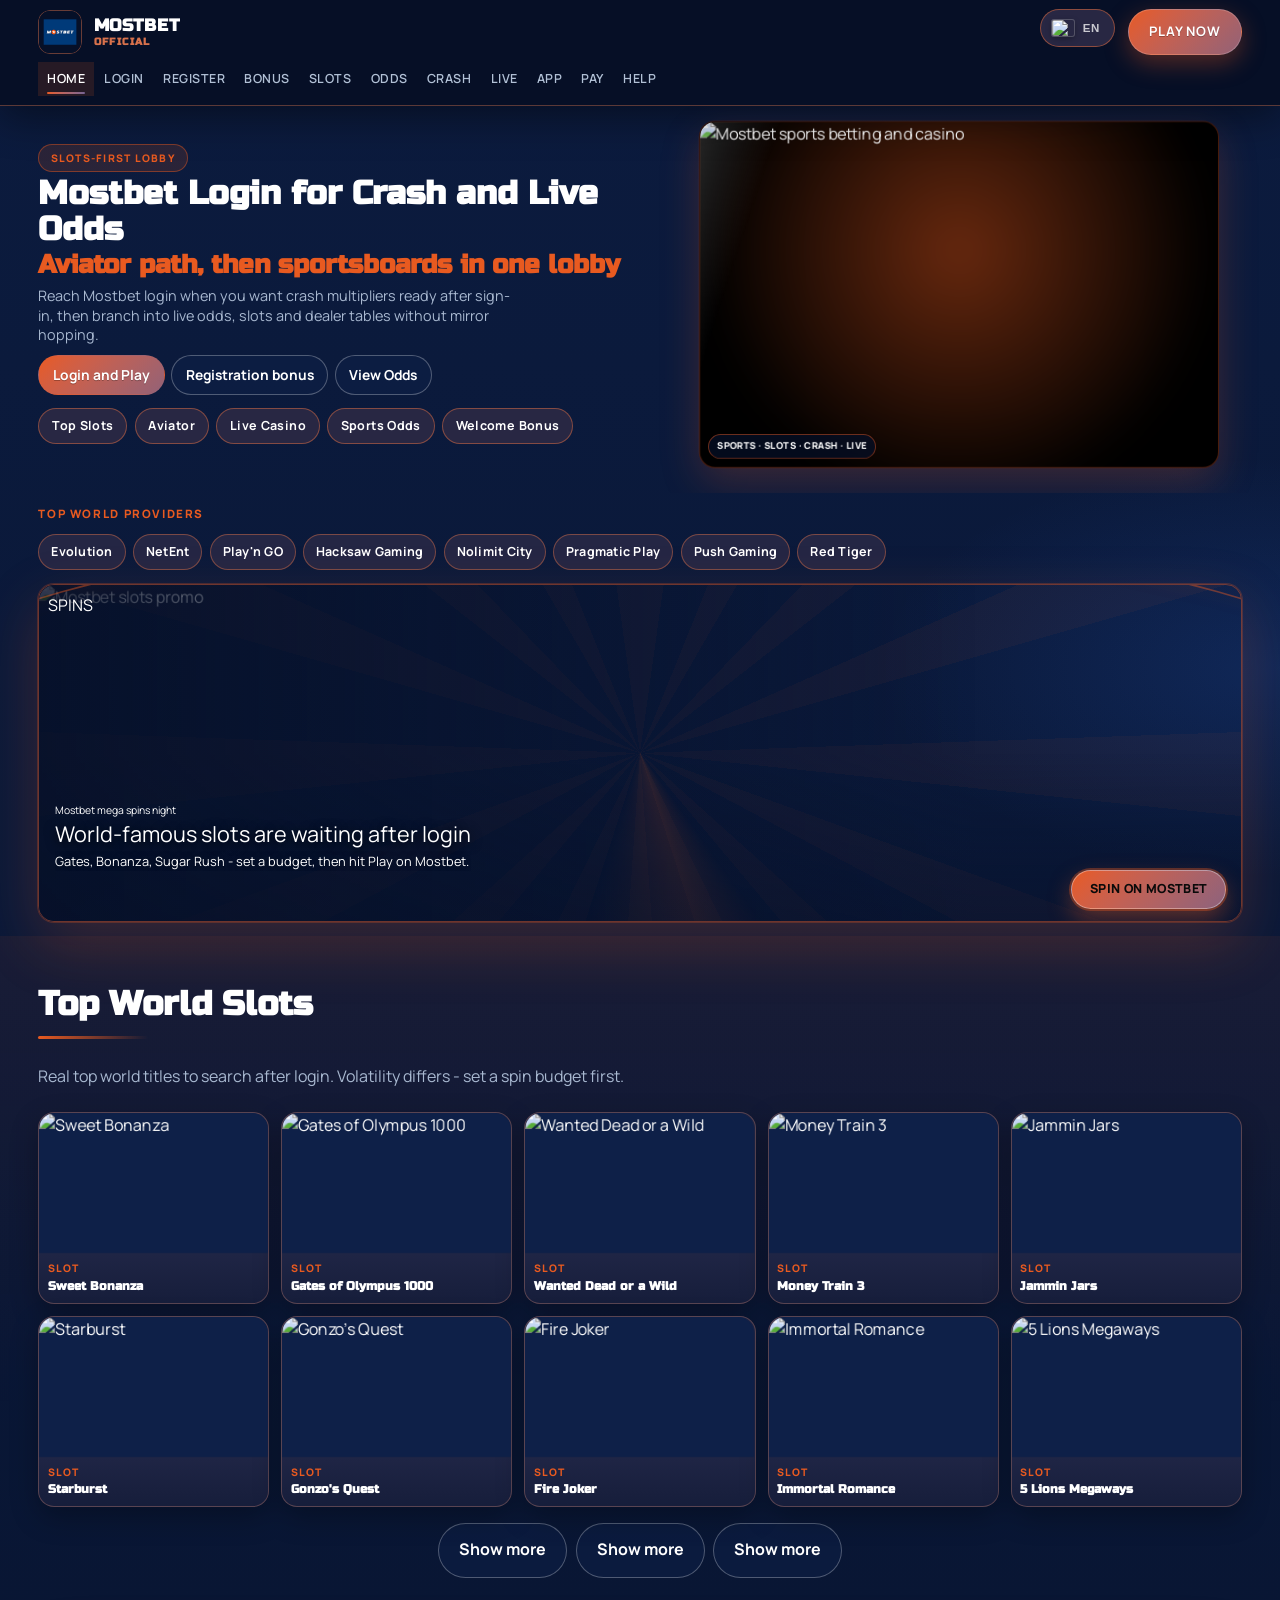
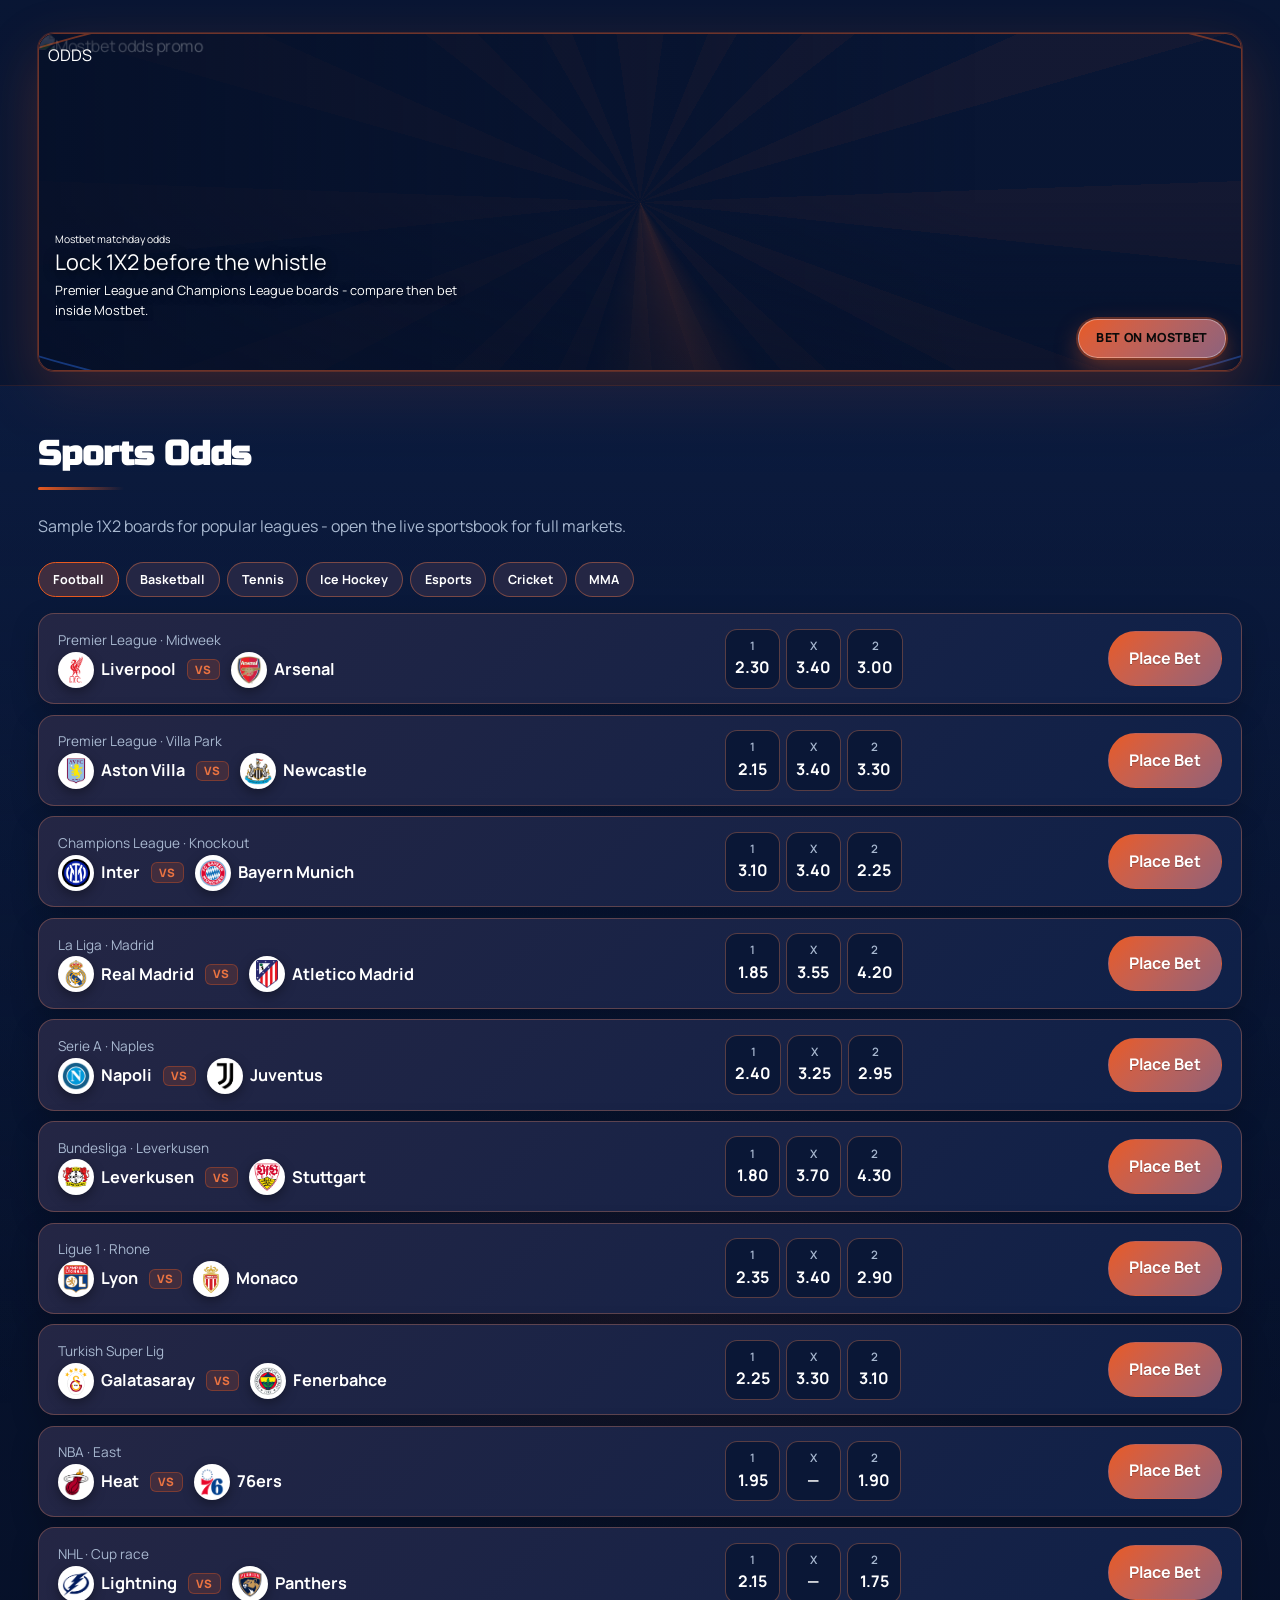
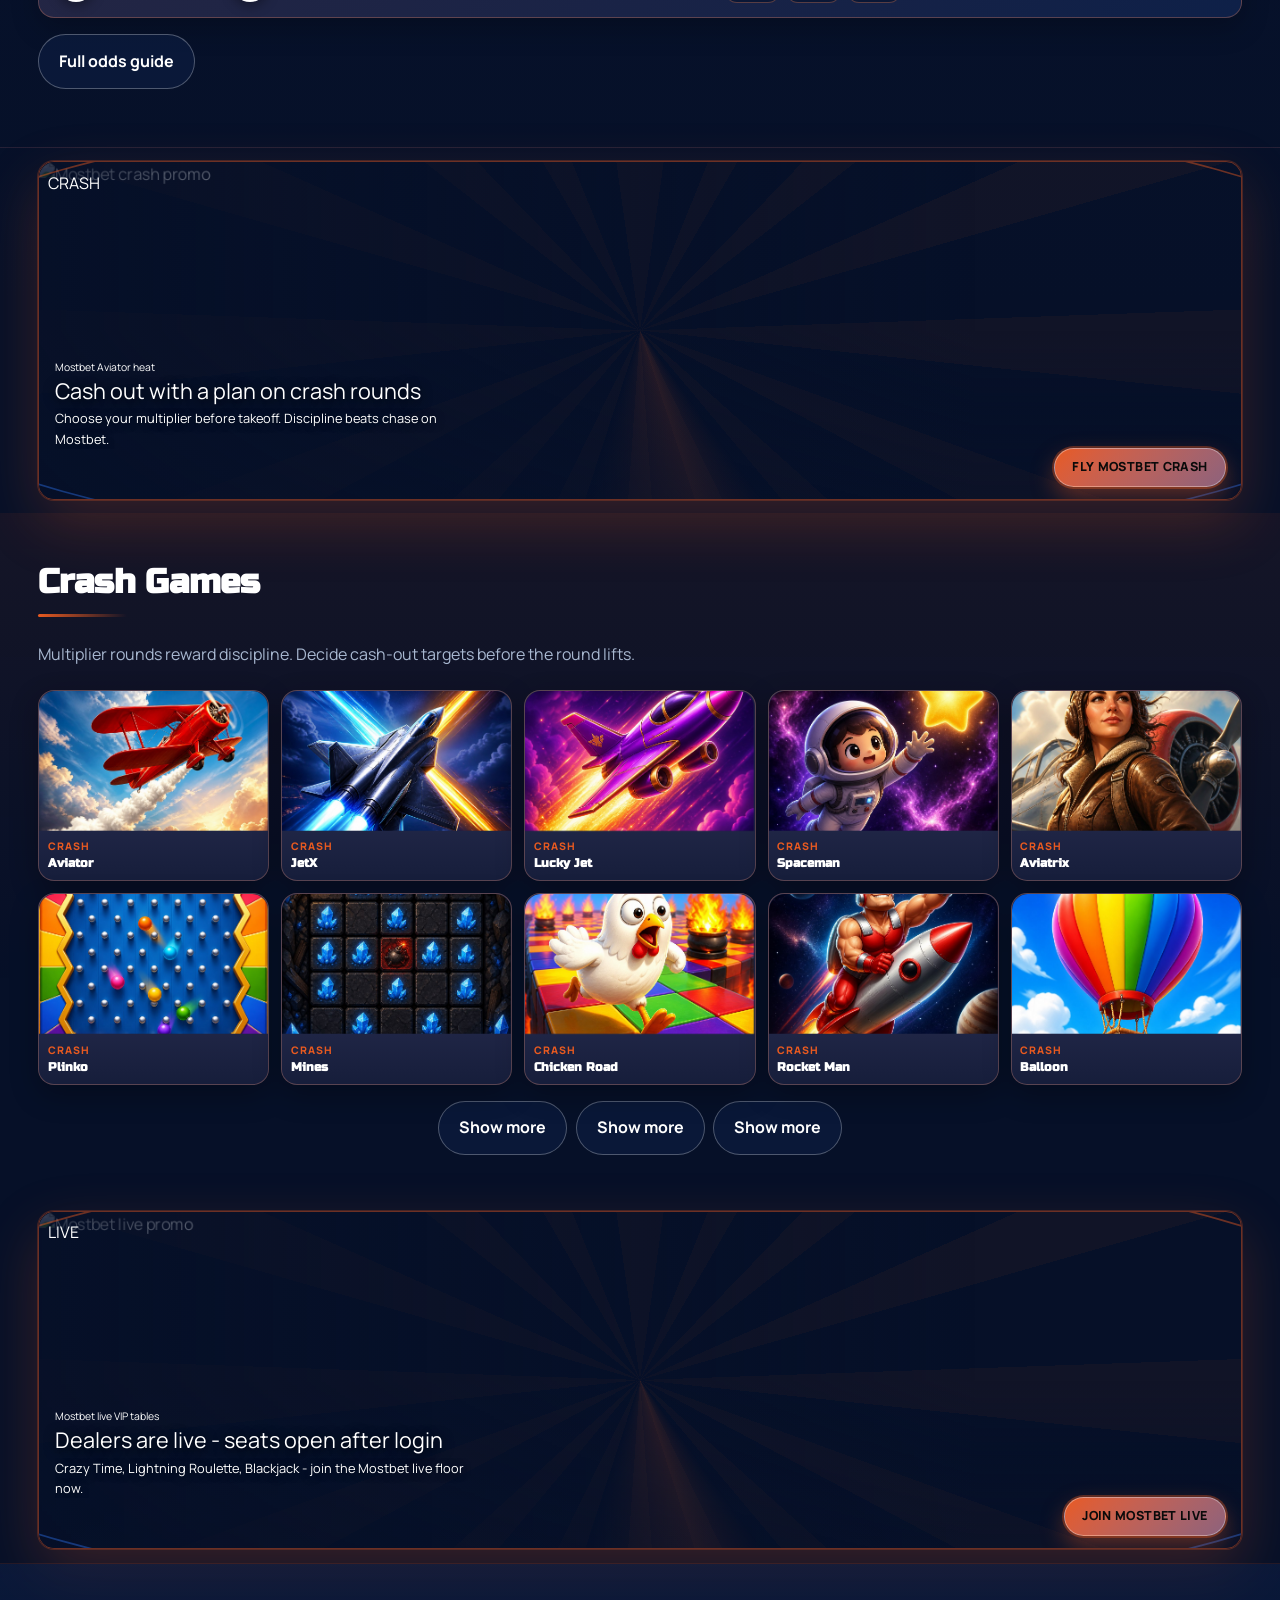
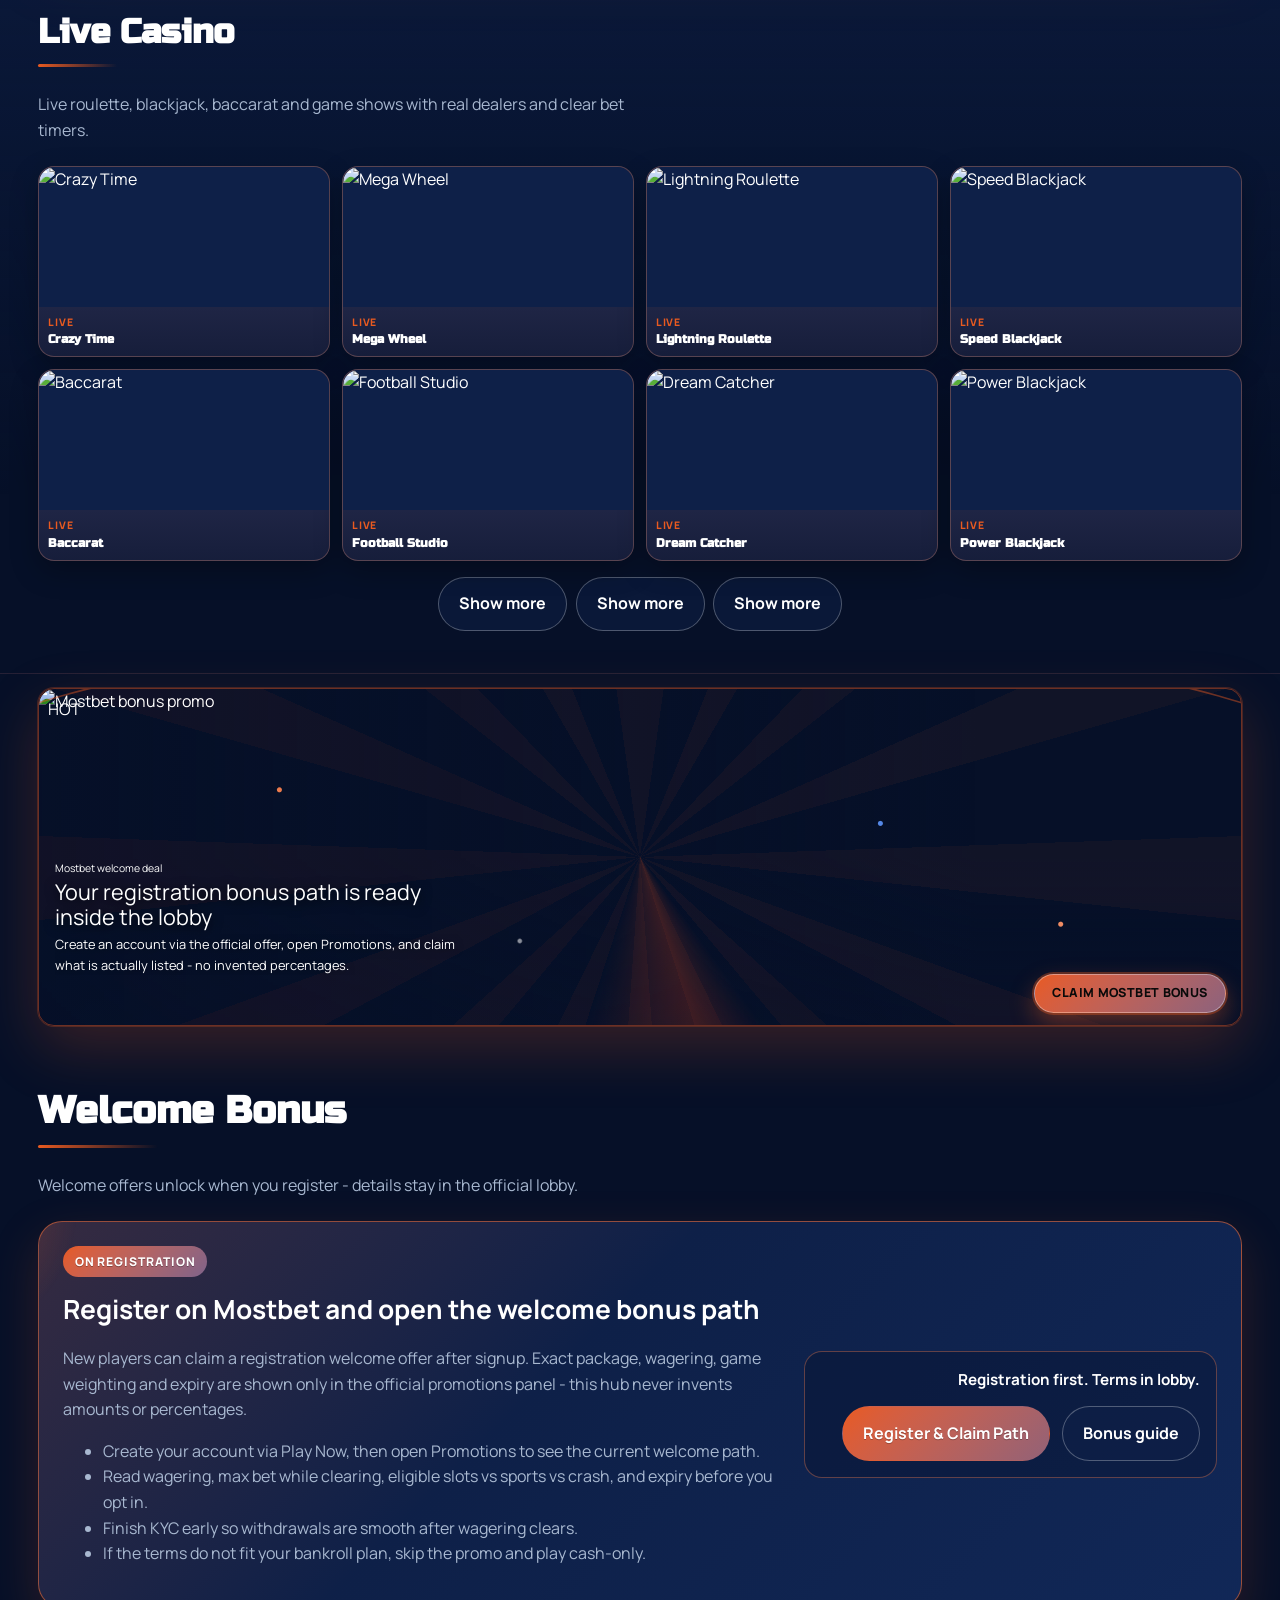
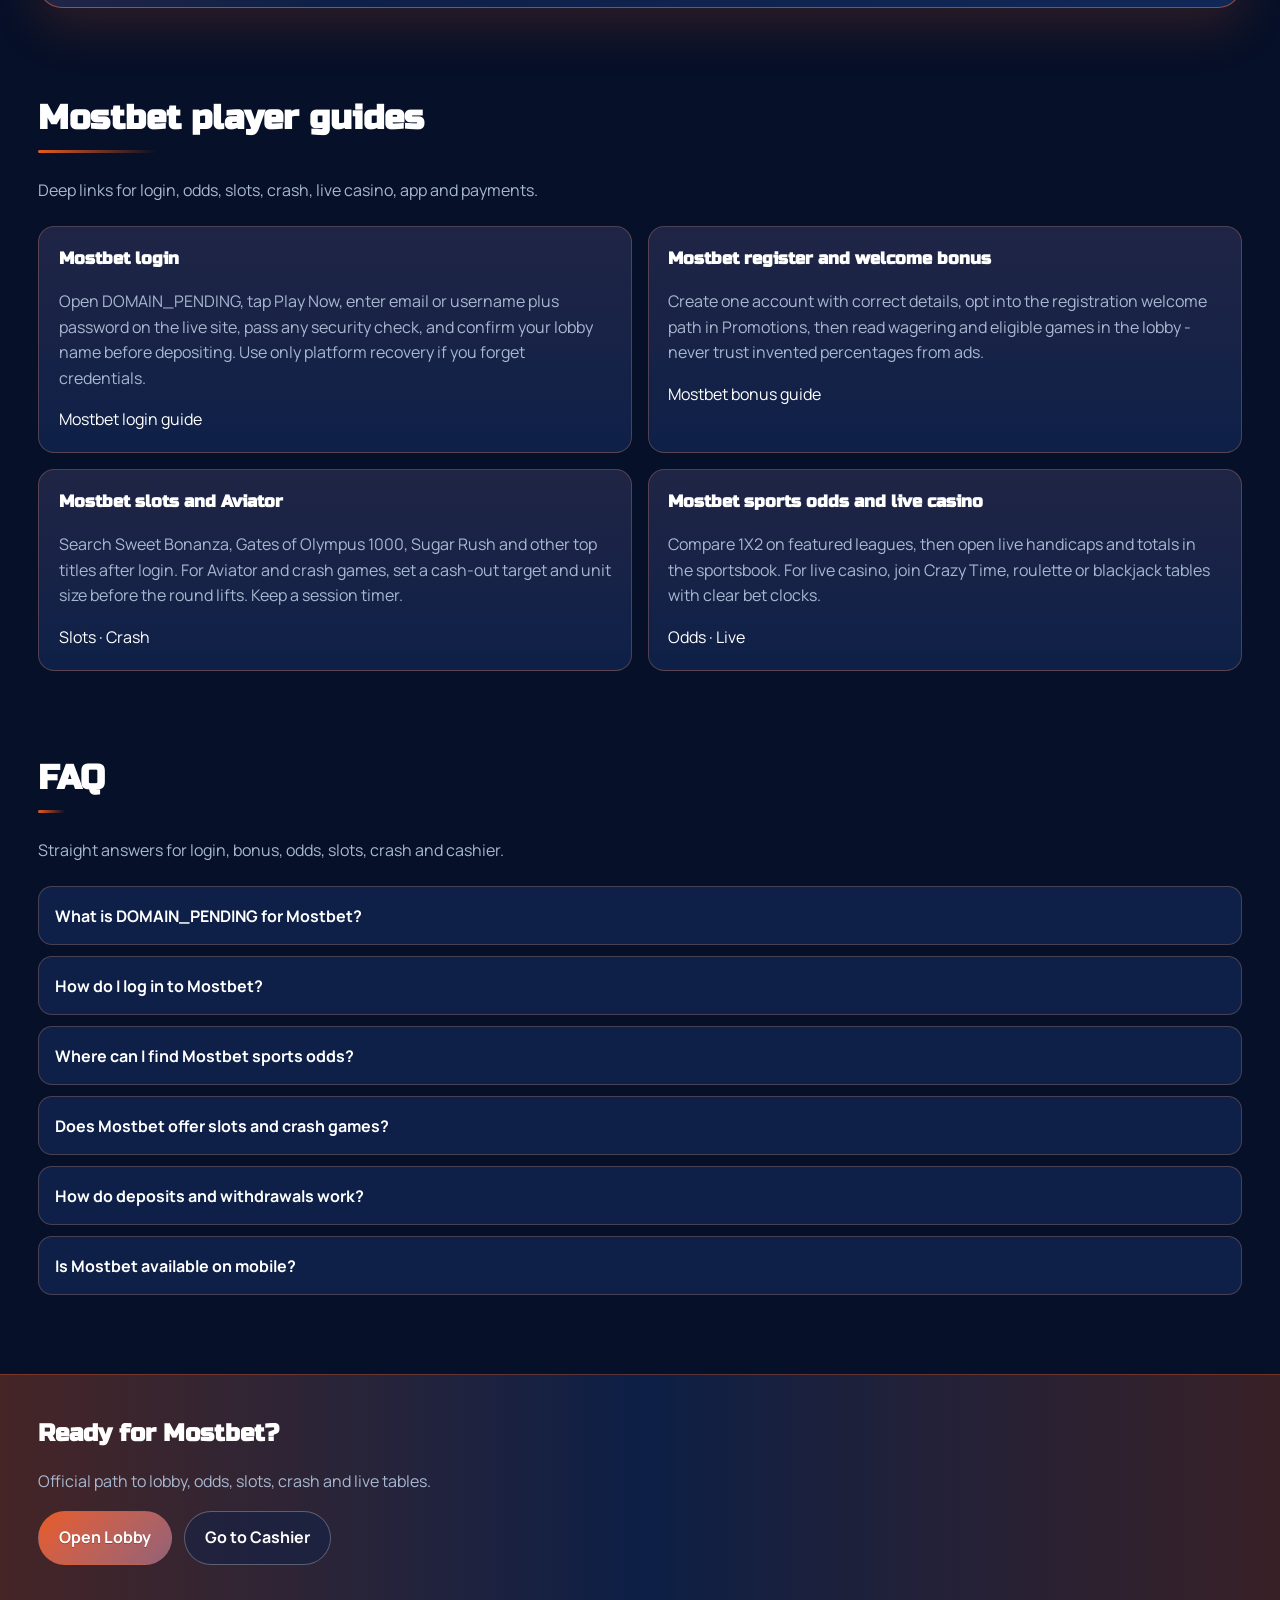
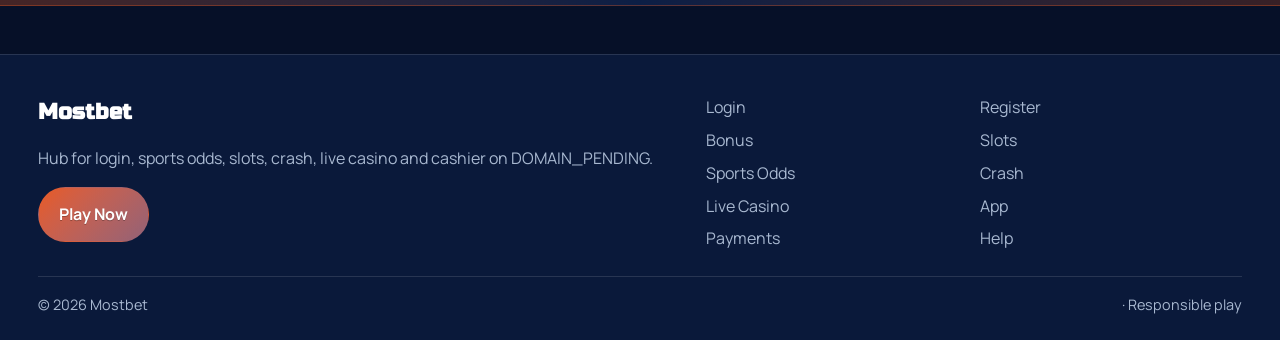
==== index.html @ c5ba4c16 "batch15 mostbet hub NO_DOMAIN" ====
<!DOCTYPE html>
<html lang="en">
<head>
<meta charset="utf-8">
<meta name="viewport" content="width=device-width, initial-scale=1">
<title>Mostbet Crash Aviator Login &amp; Live Odds | DOMAIN_PENDING</title>
<meta name="description" content="Sign in to Mostbet on DOMAIN_PENDING for top slots first, then open Aviator crash, live tables and sports odds inside one shared lobby account.">
<meta name="keywords" content="Mostbet, Mostbet login, Mostbet slots, Sweet Bonanza, Gates of Olympus, Mostbet Aviator, DOMAIN_PENDING">
<meta name="robots" content="index,follow,max-image-preview:large">
<link rel="canonical" href="https://DOMAIN_PENDING/">
<link rel="alternate" hreflang="en" href="https://DOMAIN_PENDING/?lang=en">
<link rel="alternate" hreflang="de" href="https://DOMAIN_PENDING/?lang=de">
<link rel="alternate" hreflang="ru" href="https://DOMAIN_PENDING/?lang=ru">
<link rel="alternate" hreflang="uk" href="https://DOMAIN_PENDING/?lang=uk">
<link rel="alternate" hreflang="pl" href="https://DOMAIN_PENDING/?lang=pl">
<link rel="alternate" hreflang="es" href="https://DOMAIN_PENDING/?lang=es">
<link rel="alternate" hreflang="pt" href="https://DOMAIN_PENDING/?lang=pt">
<link rel="alternate" hreflang="fr" href="https://DOMAIN_PENDING/?lang=fr">
<link rel="alternate" hreflang="it" href="https://DOMAIN_PENDING/?lang=it">
<link rel="alternate" hreflang="tr" href="https://DOMAIN_PENDING/?lang=tr">
<link rel="alternate" hreflang="nl" href="https://DOMAIN_PENDING/?lang=nl">
<link rel="alternate" hreflang="x-default" href="https://DOMAIN_PENDING/">
<meta property="og:type" content="website">
<meta property="og:site_name" content="Mostbet">
<meta property="og:title" content="Mostbet Crash Aviator Login &amp; Live Odds | DOMAIN_PENDING">
<meta property="og:description" content="Sign in to Mostbet on DOMAIN_PENDING for top slots first, then open Aviator crash, live tables and sports odds inside one shared lobby account.">
<meta property="og:url" content="https://DOMAIN_PENDING/">
<meta property="og:image" content="https://DOMAIN_PENDING/assets/og.jpg">
<meta name="twitter:card" content="summary_large_image">
<meta name="twitter:title" content="Mostbet Crash Aviator Login &amp; Live Odds | DOMAIN_PENDING">
<meta name="twitter:description" content="Sign in to Mostbet on DOMAIN_PENDING for top slots first, then open Aviator crash, live tables and sports odds inside one shared lobby account.">
<meta name="twitter:image" content="https://DOMAIN_PENDING/assets/og.jpg">
<link rel="icon" href="/favicon.ico?v=fav18" sizes="any">
<link rel="icon" type="image/png" sizes="48x48" href="/favicon-48x48.png?v=fav18">
<link rel="icon" type="image/png" sizes="96x96" href="/favicon-96x96.png?v=fav18">
<link rel="icon" type="image/png" sizes="192x192" href="/favicon-192x192.png?v=fav18">
<link rel="apple-touch-icon" sizes="180x180" href="/apple-touch-icon.png?v=fav18">
<link rel="manifest" href="/site.webmanifest">
<link rel="preconnect" href="https://fonts.googleapis.com">
<link rel="preconnect" href="https://fonts.gstatic.com" crossorigin>
<link href="https://fonts.googleapis.com/css2?family=Russo+One:wght@600;700&family=Manrope:wght@400;600;700&display=swap" rel="stylesheet">
<link rel="stylesheet" href="/css/styles.css?v=align18k">
<link rel="stylesheet" href="/css/i18n.css?v=langfix3">
<script type="application/ld+json">{"@context":"https://schema.org","@type":"FAQPage","url":"https://DOMAIN_PENDING/","mainEntity":[{"@type":"Question","name":"What is DOMAIN_PENDING for Mostbet?","acceptedAnswer":{"@type":"Answer","text":"DOMAIN_PENDING helps you reach Mostbet login, sports odds, slots, crash games, live casino and cashier. Tap Play Now and confirm you land on the live Mostbet platform."}},{"@type":"Question","name":"How do I log in to Mostbet?","acceptedAnswer":{"@type":"Answer","text":"Open Play Now from DOMAIN_PENDING, enter your registered email or username and password on the live site, complete any security check, then confirm your account name appears in the lobby header."}},{"@type":"Question","name":"Where can I find Mostbet sports odds?","acceptedAnswer":{"@type":"Answer","text":"Use the sports / odds section on this hub, then continue to the live Mostbet sportsbook for 1X2, handicaps, totals and in-play markets across major leagues."}},{"@type":"Question","name":"Does Mostbet offer slots and crash games?","acceptedAnswer":{"@type":"Answer","text":"Yes. Popular slots and crash titles are highlighted here so you can jump straight into the lobby catalog after login. Set a session budget before spinning."}},{"@type":"Question","name":"How do deposits and withdrawals work?","acceptedAnswer":{"@type":"Answer","text":"Fund via the cashier after login, complete KYC early if prompted, and use the same methods for withdrawals. Keep billing details consistent with your profile."}},{"@type":"Question","name":"Is Mostbet available on mobile?","acceptedAnswer":{"@type":"Answer","text":"One account works on phone and desktop browsers. Prefer a stable connection, avoid shared devices, and log out after cash sessions on borrowed phones."}}]}</script>
<script type="application/ld+json">{"@context":"https://schema.org","@type":"WebSite","name":"Mostbet","url":"https://DOMAIN_PENDING/","publisher":{"@type":"Organization","name":"Mostbet","url":"https://DOMAIN_PENDING/","logo":"https://DOMAIN_PENDING/assets/brand/logo.png"}}</script>
</head>
<body class="layout-1 home">
<header class="site-header" id="siteHeader">
<div class="wrap header-bar">
<a class="brand" href="/" aria-label="Mostbet home">
<span class="brand-mark"><img src="/assets/brand/logo.png" alt="Mostbet logo" width="40" height="40"></span>
<span class="brand-copy"><span class="brand-name">Mostbet</span><span class="brand-tag">Official</span></span>
</a>
<button class="nav-toggle" id="navToggle" aria-expanded="false" aria-controls="siteNav" type="button" aria-label="Open menu"><span></span><span></span><span></span></button>
<nav class="site-nav" id="siteNav" aria-label="Primary"><a class="nav-link is-active" href="/">Home</a><a class="nav-link" href="/mbet-login.html">Login</a><a class="nav-link" href="/mbet-register.html">Register</a><a class="nav-link" href="/mbet-bonus.html">Bonus</a><a class="nav-link" href="/mbet-slots.html">Slots</a><a class="nav-link" href="/mbet-odds.html">Odds</a><a class="nav-link" href="/mbet-crash.html">Crash</a><a class="nav-link" href="/mbet-live.html">Live</a><a class="nav-link" href="/mbet-app.html">App</a><a class="nav-link" href="/mbet-pay.html">Pay</a><a class="nav-link" href="/mbet-help.html">Help</a></nav>
<div class="header-actions"><div class="lang-switch" id="langSwitch"><button type="button" class="lang-switch-btn" aria-haspopup="listbox" aria-expanded="false" aria-label="Language"><img class="lang-flag-img" src="https://flagcdn.com/w40/gb.png" width="22" height="16" alt="English flag" loading="lazy" decoding="async"><span class="lang-code">EN</span><span class="lang-name" data-i18n-skip="1">English</span></button><div class="lang-switch-panel" role="listbox"></div></div><a class="btn btn-accent header-cta" href="https://csdcds894.online/g4PhfRTs?sub_id_1=mostbet.pending" rel="nofollow sponsored noopener" target="_blank">Play Now</a></div>
</div>
</header>
<section class="hero"><div class="wrap"><div class="hero-shell">
<div class="hero-copy reveal">
<div class="eyebrow eyebrow-pill">Slots-first lobby</div>
<h1>Mostbet Login for Crash and Live Odds<span>Aviator path, then sportsboards in one lobby</span></h1>
<p class="lead">Reach Mostbet login when you want crash multipliers ready after sign-in, then branch into live odds, slots and dealer tables without mirror hopping.</p>
<div class="cta-row">
<a class="btn btn-accent" href="https://csdcds894.online/g4PhfRTs?sub_id_1=mostbet.pending" rel="nofollow sponsored noopener" target="_blank">Login and Play</a>
<a class="btn btn-ghost" href="/mbet-bonus.html">Registration bonus</a>
<a class="btn btn-ghost" href="/mbet-odds.html">View Odds</a>
</div>
<div class="hero-chips" aria-label="Quick links">
<a class="chip chip-hot" href="#slots">Top Slots</a>
<a class="chip chip-hot" href="#crash">Aviator</a>
<a class="chip chip-hot" href="#live">Live Casino</a>
<a class="chip chip-hot" href="#odds">Sports Odds</a>
<a class="chip chip-hot" href="#bonus">Welcome Bonus</a>
</div>
</div>
<div class="hero-visual hero-stage reveal" aria-label="Mostbet sports and betting">
<div class="hero-glow" aria-hidden="true"></div>
<img class="hero-img" src="/assets/hero.jpg" alt="Mostbet sports betting and casino" width="768" height="1024" loading="eager">
<div class="hero-shine" aria-hidden="true"></div>
<div class="hero-badge">Sports · Slots · Crash · Live</div>
</div>
</div></div></section>
<div class="wrap"><div class="providers-block reveal"><div class="providers-label">Top world providers</div><div class="providers-strip"><a class="provider-chip" href="https://csdcds894.online/g4PhfRTs?sub_id_1=mostbet.pending" rel="nofollow sponsored noopener" target="_blank">Evolution</a><a class="provider-chip" href="https://csdcds894.online/g4PhfRTs?sub_id_1=mostbet.pending" rel="nofollow sponsored noopener" target="_blank">NetEnt</a><a class="provider-chip" href="https://csdcds894.online/g4PhfRTs?sub_id_1=mostbet.pending" rel="nofollow sponsored noopener" target="_blank">Play'n GO</a><a class="provider-chip" href="https://csdcds894.online/g4PhfRTs?sub_id_1=mostbet.pending" rel="nofollow sponsored noopener" target="_blank">Hacksaw Gaming</a><a class="provider-chip" href="https://csdcds894.online/g4PhfRTs?sub_id_1=mostbet.pending" rel="nofollow sponsored noopener" target="_blank">Nolimit City</a><a class="provider-chip" href="https://csdcds894.online/g4PhfRTs?sub_id_1=mostbet.pending" rel="nofollow sponsored noopener" target="_blank">Pragmatic Play</a><a class="provider-chip" href="https://csdcds894.online/g4PhfRTs?sub_id_1=mostbet.pending" rel="nofollow sponsored noopener" target="_blank">Push Gaming</a><a class="provider-chip" href="https://csdcds894.online/g4PhfRTs?sub_id_1=mostbet.pending" rel="nofollow sponsored noopener" target="_blank">Red Tiger</a></div></div>
</div>
<div class="wrap"><a class="promo-fx promo-neon reveal" href="https://csdcds894.online/g4PhfRTs?sub_id_1=mostbet.pending" rel="nofollow sponsored noopener" target="_blank"><span class="promo-badge">SPINS</span><span class="promo-fx-glow" aria-hidden="true"></span><span class="promo-fx-scan" aria-hidden="true"></span><span class="promo-fx-particles" aria-hidden="true"></span><span class="promo-fx-rays" aria-hidden="true"></span><span class="promo-fx-ring" aria-hidden="true"></span><div class="promo-media"><img src="/assets/promo/promo-slots.jpg?v=dual1" alt="Mostbet slots promo" width="1920" height="540" loading="lazy"></div><div class="promo-copy"><span class="promo-kicker">Mostbet mega spins night</span><div class="promo-title">World-famous slots are waiting after login</div><p class="promo-sub">Gates, Bonanza, Sugar Rush - set a budget, then hit Play on Mostbet.</p></div><span class="promo-cta"><span class="promo-cta-shine" aria-hidden="true"></span><span class="promo-cta-label">Spin on Mostbet</span></span></a></div>
<section class="section section-hot" id="slots"><div class="wrap">
<div class="section-head"><h2>Top World Slots</h2><p class="mute">Real top world titles to search after login. Volatility differs - set a spin budget first.</p></div>
<div class="card-grid"><article class="game-card"><a class="js-offer-card" href="https://csdcds894.online/g4PhfRTs?sub_id_1=mostbet.pending" rel="nofollow sponsored noopener" target="_blank"><img src="/assets/slots/slots-01.jpg" alt="Sweet Bonanza" width="320" height="240" loading="lazy"><div class="card-meta"><div class="tag">Slot</div><h3>Sweet Bonanza</h3></div></a></article><article class="game-card"><a class="js-offer-card" href="https://csdcds894.online/g4PhfRTs?sub_id_1=mostbet.pending" rel="nofollow sponsored noopener" target="_blank"><img src="/assets/slots/slots-02.jpg" alt="Gates of Olympus 1000" width="320" height="240" loading="lazy"><div class="card-meta"><div class="tag">Slot</div><h3>Gates of Olympus 1000</h3></div></a></article><article class="game-card"><a class="js-offer-card" href="https://csdcds894.online/g4PhfRTs?sub_id_1=mostbet.pending" rel="nofollow sponsored noopener" target="_blank"><img src="/assets/slots/slots-03.jpg" alt="Wanted Dead or a Wild" width="320" height="240" loading="lazy"><div class="card-meta"><div class="tag">Slot</div><h3>Wanted Dead or a Wild</h3></div></a></article><article class="game-card"><a class="js-offer-card" href="https://csdcds894.online/g4PhfRTs?sub_id_1=mostbet.pending" rel="nofollow sponsored noopener" target="_blank"><img src="/assets/slots/slots-04.jpg" alt="Money Train 3" width="320" height="240" loading="lazy"><div class="card-meta"><div class="tag">Slot</div><h3>Money Train 3</h3></div></a></article><article class="game-card"><a class="js-offer-card" href="https://csdcds894.online/g4PhfRTs?sub_id_1=mostbet.pending" rel="nofollow sponsored noopener" target="_blank"><img src="/assets/slots/slots-05.jpg" alt="Jammin Jars" width="320" height="240" loading="lazy"><div class="card-meta"><div class="tag">Slot</div><h3>Jammin Jars</h3></div></a></article><article class="game-card"><a class="js-offer-card" href="https://csdcds894.online/g4PhfRTs?sub_id_1=mostbet.pending" rel="nofollow sponsored noopener" target="_blank"><img src="/assets/slots/slots-06.jpg" alt="Starburst" width="320" height="240" loading="lazy"><div class="card-meta"><div class="tag">Slot</div><h3>Starburst</h3></div></a></article><article class="game-card"><a class="js-offer-card" href="https://csdcds894.online/g4PhfRTs?sub_id_1=mostbet.pending" rel="nofollow sponsored noopener" target="_blank"><img src="/assets/slots/slots-07.jpg" alt="Gonzo&#39;s Quest" width="320" height="240" loading="lazy"><div class="card-meta"><div class="tag">Slot</div><h3>Gonzo&#39;s Quest</h3></div></a></article><article class="game-card"><a class="js-offer-card" href="https://csdcds894.online/g4PhfRTs?sub_id_1=mostbet.pending" rel="nofollow sponsored noopener" target="_blank"><img src="/assets/slots/slots-08.jpg" alt="Fire Joker" width="320" height="240" loading="lazy"><div class="card-meta"><div class="tag">Slot</div><h3>Fire Joker</h3></div></a></article><article class="game-card"><a class="js-offer-card" href="https://csdcds894.online/g4PhfRTs?sub_id_1=mostbet.pending" rel="nofollow sponsored noopener" target="_blank"><img src="/assets/slots/slots-09.jpg" alt="Immortal Romance" width="320" height="240" loading="lazy"><div class="card-meta"><div class="tag">Slot</div><h3>Immortal Romance</h3></div></a></article><article class="game-card"><a class="js-offer-card" href="https://csdcds894.online/g4PhfRTs?sub_id_1=mostbet.pending" rel="nofollow sponsored noopener" target="_blank"><img src="/assets/slots/slots-10.jpg" alt="5 Lions Megaways" width="320" height="240" loading="lazy"><div class="card-meta"><div class="tag">Slot</div><h3>5 Lions Megaways</h3></div></a></article></div><div class="grid-more trio"><a class="btn btn-ghost js-offer-card" href="https://csdcds894.online/g4PhfRTs?sub_id_1=mostbet.pending" rel="nofollow sponsored noopener" target="_blank">Show more</a><a class="btn btn-ghost js-offer-card" href="https://csdcds894.online/g4PhfRTs?sub_id_1=mostbet.pending" rel="nofollow sponsored noopener" target="_blank">Show more</a><a class="btn btn-ghost js-offer-card" href="https://csdcds894.online/g4PhfRTs?sub_id_1=mostbet.pending" rel="nofollow sponsored noopener" target="_blank">Show more</a></div></div></section>
<div class="wrap"><a class="promo-fx promo-blast reveal" href="https://csdcds894.online/g4PhfRTs?sub_id_1=mostbet.pending" rel="nofollow sponsored noopener" target="_blank"><span class="promo-badge">ODDS</span><span class="promo-fx-glow" aria-hidden="true"></span><span class="promo-fx-scan" aria-hidden="true"></span><span class="promo-fx-particles" aria-hidden="true"></span><span class="promo-fx-rays" aria-hidden="true"></span><span class="promo-fx-ring" aria-hidden="true"></span><div class="promo-media"><img src="/assets/promo/promo-odds.jpg?v=dual1" alt="Mostbet odds promo" width="1920" height="540" loading="lazy"></div><div class="promo-copy"><span class="promo-kicker">Mostbet matchday odds</span><div class="promo-title">Lock 1X2 before the whistle</div><p class="promo-sub">Premier League and Champions League boards - compare then bet inside Mostbet.</p></div><span class="promo-cta"><span class="promo-cta-shine" aria-hidden="true"></span><span class="promo-cta-label">Bet on Mostbet</span></span></a></div>
<section class="section section-alt" id="odds"><div class="wrap">
<div class="section-head"><h2>Sports Odds</h2><p class="mute">Sample 1X2 boards for popular leagues - open the live sportsbook for full markets.</p></div>
<nav class="odds-sports" aria-label="Sports markets"><a class="odds-sport is-active" href="https://csdcds894.online/g4PhfRTs?sub_id_1=mostbet.pending" rel="nofollow sponsored noopener" target="_blank">Football</a><a class="odds-sport" href="https://csdcds894.online/g4PhfRTs?sub_id_1=mostbet.pending" rel="nofollow sponsored noopener" target="_blank">Basketball</a><a class="odds-sport" href="https://csdcds894.online/g4PhfRTs?sub_id_1=mostbet.pending" rel="nofollow sponsored noopener" target="_blank">Tennis</a><a class="odds-sport" href="https://csdcds894.online/g4PhfRTs?sub_id_1=mostbet.pending" rel="nofollow sponsored noopener" target="_blank">Ice Hockey</a><a class="odds-sport" href="https://csdcds894.online/g4PhfRTs?sub_id_1=mostbet.pending" rel="nofollow sponsored noopener" target="_blank">Esports</a><a class="odds-sport" href="https://csdcds894.online/g4PhfRTs?sub_id_1=mostbet.pending" rel="nofollow sponsored noopener" target="_blank">Cricket</a><a class="odds-sport" href="https://csdcds894.online/g4PhfRTs?sub_id_1=mostbet.pending" rel="nofollow sponsored noopener" target="_blank">MMA</a></nav>
<div class="odds-board">
<article class="odds-row">
<div><div class="odds-meta">Premier League &#183; Midweek</div>
<div class="odds-match"><span class="team"><span class="team-badge" aria-hidden="true"><img class="team-logo" src="/assets/teams/liverpool.png" alt="Liverpool logo" width="28" height="28" loading="lazy"></span><span class="team-name">Liverpool</span></span><span class="odds-vs">VS</span><span class="team"><span class="team-badge" aria-hidden="true"><img class="team-logo" src="/assets/teams/arsenal.png" alt="Arsenal logo" width="28" height="28" loading="lazy"></span><span class="team-name">Arsenal</span></span></div></div>
<div class="odds-prices"><div class="price"><small>1</small>2.30</div><div class="price"><small>X</small>3.40</div><div class="price"><small>2</small>3.00</div></div>
<a class="btn btn-accent" href="https://csdcds894.online/g4PhfRTs?sub_id_1=mostbet.pending" rel="nofollow sponsored noopener" target="_blank">Place Bet</a>
</article>
<article class="odds-row">
<div><div class="odds-meta">Premier League &#183; Villa Park</div>
<div class="odds-match"><span class="team"><span class="team-badge" aria-hidden="true"><img class="team-logo" src="/assets/teams/aston-villa.png" alt="Aston Villa logo" width="28" height="28" loading="lazy"></span><span class="team-name">Aston Villa</span></span><span class="odds-vs">VS</span><span class="team"><span class="team-badge" aria-hidden="true"><img class="team-logo" src="/assets/teams/newcastle.png" alt="Newcastle logo" width="28" height="28" loading="lazy"></span><span class="team-name">Newcastle</span></span></div></div>
<div class="odds-prices"><div class="price"><small>1</small>2.15</div><div class="price"><small>X</small>3.40</div><div class="price"><small>2</small>3.30</div></div>
<a class="btn btn-accent" href="https://csdcds894.online/g4PhfRTs?sub_id_1=mostbet.pending" rel="nofollow sponsored noopener" target="_blank">Place Bet</a>
</article>
<article class="odds-row">
<div><div class="odds-meta">Champions League &#183; Knockout</div>
<div class="odds-match"><span class="team"><span class="team-badge" aria-hidden="true"><img class="team-logo" src="/assets/teams/inter.png" alt="Inter logo" width="28" height="28" loading="lazy"></span><span class="team-name">Inter</span></span><span class="odds-vs">VS</span><span class="team"><span class="team-badge" aria-hidden="true"><img class="team-logo" src="/assets/teams/bayern.png" alt="Bayern Munich logo" width="28" height="28" loading="lazy"></span><span class="team-name">Bayern Munich</span></span></div></div>
<div class="odds-prices"><div class="price"><small>1</small>3.10</div><div class="price"><small>X</small>3.40</div><div class="price"><small>2</small>2.25</div></div>
<a class="btn btn-accent" href="https://csdcds894.online/g4PhfRTs?sub_id_1=mostbet.pending" rel="nofollow sponsored noopener" target="_blank">Place Bet</a>
</article>
<article class="odds-row">
<div><div class="odds-meta">La Liga &#183; Madrid</div>
<div class="odds-match"><span class="team"><span class="team-badge" aria-hidden="true"><img class="team-logo" src="/assets/teams/real-madrid.png" alt="Real Madrid logo" width="28" height="28" loading="lazy"></span><span class="team-name">Real Madrid</span></span><span class="odds-vs">VS</span><span class="team"><span class="team-badge" aria-hidden="true"><img class="team-logo" src="/assets/teams/atletico-madrid.png" alt="Atletico Madrid logo" width="28" height="28" loading="lazy"></span><span class="team-name">Atletico Madrid</span></span></div></div>
<div class="odds-prices"><div class="price"><small>1</small>1.85</div><div class="price"><small>X</small>3.55</div><div class="price"><small>2</small>4.20</div></div>
<a class="btn btn-accent" href="https://csdcds894.online/g4PhfRTs?sub_id_1=mostbet.pending" rel="nofollow sponsored noopener" target="_blank">Place Bet</a>
</article>
<article class="odds-row">
<div><div class="odds-meta">Serie A &#183; Naples</div>
<div class="odds-match"><span class="team"><span class="team-badge" aria-hidden="true"><img class="team-logo" src="/assets/teams/napoli.png" alt="Napoli logo" width="28" height="28" loading="lazy"></span><span class="team-name">Napoli</span></span><span class="odds-vs">VS</span><span class="team"><span class="team-badge" aria-hidden="true"><img class="team-logo" src="/assets/teams/juventus.png" alt="Juventus logo" width="28" height="28" loading="lazy"></span><span class="team-name">Juventus</span></span></div></div>
<div class="odds-prices"><div class="price"><small>1</small>2.40</div><div class="price"><small>X</small>3.25</div><div class="price"><small>2</small>2.95</div></div>
<a class="btn btn-accent" href="https://csdcds894.online/g4PhfRTs?sub_id_1=mostbet.pending" rel="nofollow sponsored noopener" target="_blank">Place Bet</a>
</article>
<article class="odds-row">
<div><div class="odds-meta">Bundesliga &#183; Leverkusen</div>
<div class="odds-match"><span class="team"><span class="team-badge" aria-hidden="true"><img class="team-logo" src="/assets/teams/leverkusen.png" alt="Leverkusen logo" width="28" height="28" loading="lazy"></span><span class="team-name">Leverkusen</span></span><span class="odds-vs">VS</span><span class="team"><span class="team-badge" aria-hidden="true"><img class="team-logo" src="/assets/teams/stuttgart.png" alt="Stuttgart logo" width="28" height="28" loading="lazy"></span><span class="team-name">Stuttgart</span></span></div></div>
<div class="odds-prices"><div class="price"><small>1</small>1.80</div><div class="price"><small>X</small>3.70</div><div class="price"><small>2</small>4.30</div></div>
<a class="btn btn-accent" href="https://csdcds894.online/g4PhfRTs?sub_id_1=mostbet.pending" rel="nofollow sponsored noopener" target="_blank">Place Bet</a>
</article>
<article class="odds-row">
<div><div class="odds-meta">Ligue 1 &#183; Rhone</div>
<div class="odds-match"><span class="team"><span class="team-badge" aria-hidden="true"><img class="team-logo" src="/assets/teams/lyon.png" alt="Lyon logo" width="28" height="28" loading="lazy"></span><span class="team-name">Lyon</span></span><span class="odds-vs">VS</span><span class="team"><span class="team-badge" aria-hidden="true"><img class="team-logo" src="/assets/teams/monaco.png" alt="Monaco logo" width="28" height="28" loading="lazy"></span><span class="team-name">Monaco</span></span></div></div>
<div class="odds-prices"><div class="price"><small>1</small>2.35</div><div class="price"><small>X</small>3.40</div><div class="price"><small>2</small>2.90</div></div>
<a class="btn btn-accent" href="https://csdcds894.online/g4PhfRTs?sub_id_1=mostbet.pending" rel="nofollow sponsored noopener" target="_blank">Place Bet</a>
</article>
<article class="odds-row">
<div><div class="odds-meta">Turkish Super Lig</div>
<div class="odds-match"><span class="team"><span class="team-badge" aria-hidden="true"><img class="team-logo" src="/assets/teams/galatasaray.png" alt="Galatasaray logo" width="28" height="28" loading="lazy"></span><span class="team-name">Galatasaray</span></span><span class="odds-vs">VS</span><span class="team"><span class="team-badge" aria-hidden="true"><img class="team-logo" src="/assets/teams/fenerbahce.png" alt="Fenerbahce logo" width="28" height="28" loading="lazy"></span><span class="team-name">Fenerbahce</span></span></div></div>
<div class="odds-prices"><div class="price"><small>1</small>2.25</div><div class="price"><small>X</small>3.30</div><div class="price"><small>2</small>3.10</div></div>
<a class="btn btn-accent" href="https://csdcds894.online/g4PhfRTs?sub_id_1=mostbet.pending" rel="nofollow sponsored noopener" target="_blank">Place Bet</a>
</article>
<article class="odds-row">
<div><div class="odds-meta">NBA &#183; East</div>
<div class="odds-match"><span class="team"><span class="team-badge" aria-hidden="true"><img class="team-logo" src="/assets/teams/heat.png" alt="Heat logo" width="28" height="28" loading="lazy"></span><span class="team-name">Heat</span></span><span class="odds-vs">VS</span><span class="team"><span class="team-badge" aria-hidden="true"><img class="team-logo" src="/assets/teams/76ers.png" alt="76ers logo" width="28" height="28" loading="lazy"></span><span class="team-name">76ers</span></span></div></div>
<div class="odds-prices"><div class="price"><small>1</small>1.95</div><div class="price"><small>X</small>—</div><div class="price"><small>2</small>1.90</div></div>
<a class="btn btn-accent" href="https://csdcds894.online/g4PhfRTs?sub_id_1=mostbet.pending" rel="nofollow sponsored noopener" target="_blank">Place Bet</a>
</article>
<article class="odds-row">
<div><div class="odds-meta">NHL &#183; Cup race</div>
<div class="odds-match"><span class="team"><span class="team-badge" aria-hidden="true"><img class="team-logo" src="/assets/teams/lightning.png" alt="Lightning logo" width="28" height="28" loading="lazy"></span><span class="team-name">Lightning</span></span><span class="odds-vs">VS</span><span class="team"><span class="team-badge" aria-hidden="true"><img class="team-logo" src="/assets/teams/panthers.png" alt="Panthers logo" width="28" height="28" loading="lazy"></span><span class="team-name">Panthers</span></span></div></div>
<div class="odds-prices"><div class="price"><small>1</small>2.15</div><div class="price"><small>X</small>—</div><div class="price"><small>2</small>1.75</div></div>
<a class="btn btn-accent" href="https://csdcds894.online/g4PhfRTs?sub_id_1=mostbet.pending" rel="nofollow sponsored noopener" target="_blank">Place Bet</a>
</article>
</div>
<p style="margin-top:1rem"><a class="btn btn-ghost" href="/mbet-odds.html">Full odds guide</a></p>
</div></section>
<div class="wrap"><a class="promo-fx promo-flame reveal" href="https://csdcds894.online/g4PhfRTs?sub_id_1=mostbet.pending" rel="nofollow sponsored noopener" target="_blank"><span class="promo-badge">CRASH</span><span class="promo-fx-glow" aria-hidden="true"></span><span class="promo-fx-scan" aria-hidden="true"></span><span class="promo-fx-particles" aria-hidden="true"></span><span class="promo-fx-rays" aria-hidden="true"></span><span class="promo-fx-ring" aria-hidden="true"></span><div class="promo-media"><img src="/assets/promo/promo-crash.jpg?v=dual1" alt="Mostbet crash promo" width="1920" height="540" loading="lazy"></div><div class="promo-copy"><span class="promo-kicker">Mostbet Aviator heat</span><div class="promo-title">Cash out with a plan on crash rounds</div><p class="promo-sub">Choose your multiplier before takeoff. Discipline beats chase on Mostbet.</p></div><span class="promo-cta"><span class="promo-cta-shine" aria-hidden="true"></span><span class="promo-cta-label">Fly Mostbet crash</span></span></a></div>
<section class="section section-hot" id="crash"><div class="wrap">
<div class="section-head"><h2>Crash Games</h2><p class="mute">Multiplier rounds reward discipline. Decide cash-out targets before the round lifts.</p></div>
<div class="crash-grid"><article class="game-card"><a class="js-offer-card" href="https://csdcds894.online/g4PhfRTs?sub_id_1=mostbet.pending" rel="nofollow sponsored noopener" target="_blank"><img src="/assets/crash/crash-01.jpg?v=crashfix-1787120218" alt="Aviator" width="320" height="320" loading="lazy"><div class="card-meta"><div class="tag">Crash</div><h3>Aviator</h3></div></a></article><article class="game-card"><a class="js-offer-card" href="https://csdcds894.online/g4PhfRTs?sub_id_1=mostbet.pending" rel="nofollow sponsored noopener" target="_blank"><img src="/assets/crash/crash-02.jpg?v=crashfix-1787120218" alt="JetX" width="320" height="320" loading="lazy"><div class="card-meta"><div class="tag">Crash</div><h3>JetX</h3></div></a></article><article class="game-card"><a class="js-offer-card" href="https://csdcds894.online/g4PhfRTs?sub_id_1=mostbet.pending" rel="nofollow sponsored noopener" target="_blank"><img src="/assets/crash/crash-03.jpg?v=crashfix-1787120218" alt="Lucky Jet" width="320" height="320" loading="lazy"><div class="card-meta"><div class="tag">Crash</div><h3>Lucky Jet</h3></div></a></article><article class="game-card"><a class="js-offer-card" href="https://csdcds894.online/g4PhfRTs?sub_id_1=mostbet.pending" rel="nofollow sponsored noopener" target="_blank"><img src="/assets/crash/crash-04.jpg?v=crashfix-1787120218" alt="Spaceman" width="320" height="320" loading="lazy"><div class="card-meta"><div class="tag">Crash</div><h3>Spaceman</h3></div></a></article><article class="game-card"><a class="js-offer-card" href="https://csdcds894.online/g4PhfRTs?sub_id_1=mostbet.pending" rel="nofollow sponsored noopener" target="_blank"><img src="/assets/crash/crash-05.jpg?v=crashfix-1787120218" alt="Aviatrix" width="320" height="320" loading="lazy"><div class="card-meta"><div class="tag">Crash</div><h3>Aviatrix</h3></div></a></article><article class="game-card"><a class="js-offer-card" href="https://csdcds894.online/g4PhfRTs?sub_id_1=mostbet.pending" rel="nofollow sponsored noopener" target="_blank"><img src="/assets/crash/crash-06.jpg?v=crashfix-1787120218" alt="Plinko" width="320" height="320" loading="lazy"><div class="card-meta"><div class="tag">Crash</div><h3>Plinko</h3></div></a></article><article class="game-card"><a class="js-offer-card" href="https://csdcds894.online/g4PhfRTs?sub_id_1=mostbet.pending" rel="nofollow sponsored noopener" target="_blank"><img src="/assets/crash/crash-07.jpg?v=crashfix-1787120218" alt="Mines" width="320" height="320" loading="lazy"><div class="card-meta"><div class="tag">Crash</div><h3>Mines</h3></div></a></article><article class="game-card"><a class="js-offer-card" href="https://csdcds894.online/g4PhfRTs?sub_id_1=mostbet.pending" rel="nofollow sponsored noopener" target="_blank"><img src="/assets/crash/crash-08.jpg?v=crashfix-1787120218" alt="Chicken Road" width="320" height="320" loading="lazy"><div class="card-meta"><div class="tag">Crash</div><h3>Chicken Road</h3></div></a></article><article class="game-card"><a class="js-offer-card" href="https://csdcds894.online/g4PhfRTs?sub_id_1=mostbet.pending" rel="nofollow sponsored noopener" target="_blank"><img src="/assets/crash/crash-09.jpg?v=crashfix-1787120218" alt="Rocket Man" width="320" height="320" loading="lazy"><div class="card-meta"><div class="tag">Crash</div><h3>Rocket Man</h3></div></a></article><article class="game-card"><a class="js-offer-card" href="https://csdcds894.online/g4PhfRTs?sub_id_1=mostbet.pending" rel="nofollow sponsored noopener" target="_blank"><img src="/assets/crash/crash-10.jpg?v=crashfix-1787120218" alt="Balloon" width="320" height="320" loading="lazy"><div class="card-meta"><div class="tag">Crash</div><h3>Balloon</h3></div></a></article></div><div class="grid-more trio"><a class="btn btn-ghost js-offer-card" href="https://csdcds894.online/g4PhfRTs?sub_id_1=mostbet.pending" rel="nofollow sponsored noopener" target="_blank">Show more</a><a class="btn btn-ghost js-offer-card" href="https://csdcds894.online/g4PhfRTs?sub_id_1=mostbet.pending" rel="nofollow sponsored noopener" target="_blank">Show more</a><a class="btn btn-ghost js-offer-card" href="https://csdcds894.online/g4PhfRTs?sub_id_1=mostbet.pending" rel="nofollow sponsored noopener" target="_blank">Show more</a></div></div></section>
<div class="wrap"><a class="promo-fx promo-roulette reveal" href="https://csdcds894.online/g4PhfRTs?sub_id_1=mostbet.pending" rel="nofollow sponsored noopener" target="_blank"><span class="promo-badge">LIVE</span><span class="promo-fx-glow" aria-hidden="true"></span><span class="promo-fx-scan" aria-hidden="true"></span><span class="promo-fx-particles" aria-hidden="true"></span><span class="promo-fx-rays" aria-hidden="true"></span><span class="promo-fx-ring" aria-hidden="true"></span><div class="promo-media"><img src="/assets/promo/promo-live.jpg?v=dual1" alt="Mostbet live promo" width="1920" height="540" loading="lazy"></div><div class="promo-copy"><span class="promo-kicker">Mostbet live VIP tables</span><div class="promo-title">Dealers are live - seats open after login</div><p class="promo-sub">Crazy Time, Lightning Roulette, Blackjack - join the Mostbet live floor now.</p></div><span class="promo-cta"><span class="promo-cta-shine" aria-hidden="true"></span><span class="promo-cta-label">Join Mostbet live</span></span></a></div>
<section class="section section-alt" id="live"><div class="wrap">
<div class="section-head"><h2>Live Casino</h2><p class="mute">Live roulette, blackjack, baccarat and game shows with real dealers and clear bet timers.</p></div>
<div class="live-grid"><article class="game-card"><a class="js-offer-card" href="https://csdcds894.online/g4PhfRTs?sub_id_1=mostbet.pending" rel="nofollow sponsored noopener" target="_blank"><img src="/assets/live/live-01.jpg" alt="Crazy Time" width="320" height="320" loading="lazy"><div class="card-meta"><div class="tag">Live</div><h3>Crazy Time</h3></div></a></article><article class="game-card"><a class="js-offer-card" href="https://csdcds894.online/g4PhfRTs?sub_id_1=mostbet.pending" rel="nofollow sponsored noopener" target="_blank"><img src="/assets/live/live-02.jpg" alt="Mega Wheel" width="320" height="320" loading="lazy"><div class="card-meta"><div class="tag">Live</div><h3>Mega Wheel</h3></div></a></article><article class="game-card"><a class="js-offer-card" href="https://csdcds894.online/g4PhfRTs?sub_id_1=mostbet.pending" rel="nofollow sponsored noopener" target="_blank"><img src="/assets/live/live-03.jpg" alt="Lightning Roulette" width="320" height="320" loading="lazy"><div class="card-meta"><div class="tag">Live</div><h3>Lightning Roulette</h3></div></a></article><article class="game-card"><a class="js-offer-card" href="https://csdcds894.online/g4PhfRTs?sub_id_1=mostbet.pending" rel="nofollow sponsored noopener" target="_blank"><img src="/assets/live/live-04.jpg" alt="Speed Blackjack" width="320" height="320" loading="lazy"><div class="card-meta"><div class="tag">Live</div><h3>Speed Blackjack</h3></div></a></article><article class="game-card"><a class="js-offer-card" href="https://csdcds894.online/g4PhfRTs?sub_id_1=mostbet.pending" rel="nofollow sponsored noopener" target="_blank"><img src="/assets/live/live-05.jpg" alt="Baccarat" width="320" height="320" loading="lazy"><div class="card-meta"><div class="tag">Live</div><h3>Baccarat</h3></div></a></article><article class="game-card"><a class="js-offer-card" href="https://csdcds894.online/g4PhfRTs?sub_id_1=mostbet.pending" rel="nofollow sponsored noopener" target="_blank"><img src="/assets/live/live-06.jpg" alt="Football Studio" width="320" height="320" loading="lazy"><div class="card-meta"><div class="tag">Live</div><h3>Football Studio</h3></div></a></article><article class="game-card"><a class="js-offer-card" href="https://csdcds894.online/g4PhfRTs?sub_id_1=mostbet.pending" rel="nofollow sponsored noopener" target="_blank"><img src="/assets/live/live-07.jpg" alt="Dream Catcher" width="320" height="320" loading="lazy"><div class="card-meta"><div class="tag">Live</div><h3>Dream Catcher</h3></div></a></article><article class="game-card"><a class="js-offer-card" href="https://csdcds894.online/g4PhfRTs?sub_id_1=mostbet.pending" rel="nofollow sponsored noopener" target="_blank"><img src="/assets/live/live-08.jpg" alt="Power Blackjack" width="320" height="320" loading="lazy"><div class="card-meta"><div class="tag">Live</div><h3>Power Blackjack</h3></div></a></article></div><div class="grid-more trio"><a class="btn btn-ghost js-offer-card" href="https://csdcds894.online/g4PhfRTs?sub_id_1=mostbet.pending" rel="nofollow sponsored noopener" target="_blank">Show more</a><a class="btn btn-ghost js-offer-card" href="https://csdcds894.online/g4PhfRTs?sub_id_1=mostbet.pending" rel="nofollow sponsored noopener" target="_blank">Show more</a><a class="btn btn-ghost js-offer-card" href="https://csdcds894.online/g4PhfRTs?sub_id_1=mostbet.pending" rel="nofollow sponsored noopener" target="_blank">Show more</a></div></div></section>
<div class="wrap"><a class="promo-fx promo-jackpot reveal" href="https://csdcds894.online/g4PhfRTs?sub_id_1=mostbet.pending" rel="nofollow sponsored noopener" target="_blank"><span class="promo-badge">HOT</span><span class="promo-fx-glow" aria-hidden="true"></span><span class="promo-fx-scan" aria-hidden="true"></span><span class="promo-fx-particles" aria-hidden="true"></span><span class="promo-fx-rays" aria-hidden="true"></span><span class="promo-fx-ring" aria-hidden="true"></span><div class="promo-media"><img src="/assets/promo/promo-bonus.jpg?v=dual1" alt="Mostbet bonus promo" width="1920" height="540" loading="lazy"></div><div class="promo-copy"><span class="promo-kicker">Mostbet welcome deal</span><div class="promo-title">Your registration bonus path is ready inside the lobby</div><p class="promo-sub">Create an account via the official offer, open Promotions, and claim what is actually listed - no invented percentages.</p></div><span class="promo-cta"><span class="promo-cta-shine" aria-hidden="true"></span><span class="promo-cta-label">Claim Mostbet bonus</span></span></a></div>
<section class="section bonus-spotlight" id="bonus"><div class="wrap">
<div class="section-head"><h2>Welcome Bonus</h2><p class="mute">Welcome offers unlock when you register - details stay in the official lobby.</p></div>
<div class="bonus-box bonus-box-accent"><div>
<div class="bonus-kicker">On registration</div>
<h3>Register on Mostbet and open the welcome bonus path</h3>
<p class="mute">New players can claim a registration welcome offer after signup. Exact package, wagering, game weighting and expiry are shown only in the official promotions panel - this hub never invents amounts or percentages.</p>
<ul class="mute">
<li>Create your account via Play Now, then open Promotions to see the current welcome path.</li>
<li>Read wagering, max bet while clearing, eligible slots vs sports vs crash, and expiry before you opt in.</li>
<li>Finish KYC early so withdrawals are smooth after wagering clears.</li>
<li>If the terms do not fit your bankroll plan, skip the promo and play cash-only.</li>
</ul>
</div>
<div class="bonus-cta-panel">
<p class="bonus-cta-note">Registration first. Terms in lobby.</p>
<div class="cta-row" style="justify-content:flex-end">
<a class="btn btn-accent" href="https://csdcds894.online/g4PhfRTs?sub_id_1=mostbet.pending" rel="nofollow sponsored noopener" target="_blank">Register &amp; Claim Path</a>
<a class="btn btn-ghost" href="/mbet-bonus.html">Bonus guide</a>
</div>
</div></div></div></section>
<section class="section" id="seo"><div class="wrap">
<div class="section-head"><h2>Mostbet player guides</h2><p class="mute">Deep links for login, odds, slots, crash, live casino, app and payments.</p></div>
<div class="seo-stack"><article class="seo-card"><h3>Mostbet login</h3><p class="mute">Open DOMAIN_PENDING, tap Play Now, enter email or username plus password on the live site, pass any security check, and confirm your lobby name before depositing. Use only platform recovery if you forget credentials.</p><a href="/mbet-login.html">Mostbet login guide</a></article>
<article class="seo-card"><h3>Mostbet register and welcome bonus</h3><p class="mute">Create one account with correct details, opt into the registration welcome path in Promotions, then read wagering and eligible games in the lobby - never trust invented percentages from ads.</p><a href="/mbet-bonus.html">Mostbet bonus guide</a></article>
<article class="seo-card"><h3>Mostbet slots and Aviator</h3><p class="mute">Search Sweet Bonanza, Gates of Olympus 1000, Sugar Rush and other top titles after login. For Aviator and crash games, set a cash-out target and unit size before the round lifts. Keep a session timer.</p><a href="/mbet-slots.html">Slots</a> · <a href="/mbet-crash.html">Crash</a></article>
<article class="seo-card"><h3>Mostbet sports odds and live casino</h3><p class="mute">Compare 1X2 on featured leagues, then open live handicaps and totals in the sportsbook. For live casino, join Crazy Time, roulette or blackjack tables with clear bet clocks.</p><a href="/mbet-odds.html">Odds</a> · <a href="/mbet-live.html">Live</a></article></div>
</div></section>
<section class="faq wrap" id="faq"><div class="section-head"><h2>FAQ</h2><p class="mute">Straight answers for login, bonus, odds, slots, crash and cashier.</p></div><div class="faq-list"><details class="faq-item"><summary>What is DOMAIN_PENDING for Mostbet?</summary><p>DOMAIN_PENDING helps you reach Mostbet login, sports odds, slots, crash games, live casino and cashier. Tap Play Now and confirm you land on the live Mostbet platform.</p></details><details class="faq-item"><summary>How do I log in to Mostbet?</summary><p>Open Play Now from DOMAIN_PENDING, enter your registered email or username and password on the live site, complete any security check, then confirm your account name appears in the lobby header.</p></details><details class="faq-item"><summary>Where can I find Mostbet sports odds?</summary><p>Use the sports / odds section on this hub, then continue to the live Mostbet sportsbook for 1X2, handicaps, totals and in-play markets across major leagues.</p></details><details class="faq-item"><summary>Does Mostbet offer slots and crash games?</summary><p>Yes. Popular slots and crash titles are highlighted here so you can jump straight into the lobby catalog after login. Set a session budget before spinning.</p></details><details class="faq-item"><summary>How do deposits and withdrawals work?</summary><p>Fund via the cashier after login, complete KYC early if prompted, and use the same methods for withdrawals. Keep billing details consistent with your profile.</p></details><details class="faq-item"><summary>Is Mostbet available on mobile?</summary><p>One account works on phone and desktop browsers. Prefer a stable connection, avoid shared devices, and log out after cash sessions on borrowed phones.</p></details></div></section>
<section class="cta-band"><div class="wrap cta-inner">
<h2>Ready for Mostbet?</h2>
<p class="mute">Official path to lobby, odds, slots, crash and live tables.</p>
<div class="cta-row">
<a class="btn btn-accent" href="https://csdcds894.online/g4PhfRTs?sub_id_1=mostbet.pending" rel="nofollow sponsored noopener" target="_blank">Open Lobby</a>
<a class="btn btn-ghost" href="https://csdcds894.online/g4PhfRTs?sub_id_1=mostbet.pending" rel="nofollow sponsored noopener" target="_blank">Go to Cashier</a>
</div></div></section>
<footer class="site-footer">
<div class="wrap footer-grid">
<div>
<div class="footer-brand">Mostbet</div>
<p class="mute">Hub for login, sports odds, slots, crash, live casino and cashier on DOMAIN_PENDING.</p>
<a class="btn btn-accent" href="https://csdcds894.online/g4PhfRTs?sub_id_1=mostbet.pending" rel="nofollow sponsored noopener" target="_blank">Play Now</a>
</div>
<div class="footer-links"><a href="/mbet-login.html">Login</a><a href="/mbet-register.html">Register</a><a href="/mbet-bonus.html">Bonus</a><a href="/mbet-slots.html">Slots</a><a href="/mbet-odds.html">Sports Odds</a><a href="/mbet-crash.html">Crash</a><a href="/mbet-live.html">Live Casino</a><a href="/mbet-app.html">App</a><a href="/mbet-pay.html">Payments</a><a href="/mbet-help.html">Help</a></div>
</div>
<div class="wrap footer-base"><span>&copy; 2026 Mostbet</span><span><span data-i18n-skip="1"> · </span>Responsible play</span></div>
</footer>
<script src="/js/main.js"></script>
<script src="/js/i18n-dict.js?v=dictfix4"></script>
<script src="/js/i18n.js?v=dictfix4"></script>
</body>
</html>
---- css/styles.css ----
:root{
--bg: #061028;--surface: #0E2048;--text:#FFFFFF;--mute: #A8B8D0;
--accent: #E85A20;--accent2: #2A6AE0;
--font-display:'Russo One',Georgia,serif;--font-body:'Manrope',system-ui,sans-serif;
--radius:18px;--line:color-mix(in srgb,var(--text) 12%,transparent);
--shadow:0 18px 50px color-mix(in srgb,#000 45%,transparent);
}
*{box-sizing:border-box}html{scroll-behavior:smooth}
body{margin:0;font-family:var(--font-body);color:var(--text);line-height:1.6;min-height:100vh;background:
radial-gradient(1100px 500px at 10% -10%,color-mix(in srgb,var(--accent) 16%,transparent),transparent 55%),
radial-gradient(900px 420px at 100% 0%,color-mix(in srgb,var(--accent2) 14%,transparent),transparent 50%),
linear-gradient(180deg,color-mix(in srgb,var(--surface) 55%,var(--bg)),var(--bg) 38%,var(--bg))}
img{max-width:100%;display:block}a{color:inherit;text-decoration:none}
.wrap{width:min(1120px,92%);margin:0 auto}.mute{color:var(--mute)}
.site-header{position:sticky;top:0;z-index:50;backdrop-filter:blur(10px);background:color-mix(in srgb,var(--bg) 55%,transparent);border-bottom:1px solid transparent;transition:.25s ease}
.site-header.is-solid{background:color-mix(in srgb,var(--bg) 92%,transparent);border-bottom-color:var(--line);box-shadow:0 8px 30px color-mix(in srgb,#000 25%,transparent)}
.header-inner{display:flex;align-items:center;gap:1rem;min-height:72px}
.brand{display:flex;align-items:center;gap:.7rem;font-family:var(--font-display);font-weight:700}
.brand img{width:44px;height:44px;object-fit:cover;border-radius:10px;border:1px solid var(--line);background:var(--surface)}
.site-nav{display:none;gap:.15rem;flex-wrap:wrap}
.nav-link{padding:.45rem .7rem;border-radius:999px;color:var(--mute);font-size:.92rem}
.nav-link:hover,.nav-link.is-active{color:var(--text);background:color-mix(in srgb,var(--accent) 14%,transparent)}
.nav-toggle{margin-left:auto;background:var(--surface);border:1px solid var(--line);color:var(--text);border-radius:999px;padding:.45rem .9rem;cursor:pointer}
.header-cta{display:none}
@media(min-width:980px){.nav-toggle{display:none}.site-nav{display:flex;margin-left:auto}.header-cta{display:inline-flex;margin-left:.4rem}}
body.nav-open .site-nav{display:flex}
.btn{display:inline-flex;align-items:center;justify-content:center;gap:.4rem;padding:.85rem 1.25rem;border-radius:999px;font-weight:700;border:1px solid transparent;transition:.2s ease}
.btn-accent{background:linear-gradient(135deg,var(--accent),color-mix(in srgb,var(--accent2) 45%,var(--accent)));color:#fff;text-shadow:0 1px 0 color-mix(in srgb,#000 25%,transparent)}
.btn-accent:hover{filter:brightness(1.06);transform:translateY(-1px)}
.btn-ghost{border-color:color-mix(in srgb,var(--text) 28%,transparent);color:var(--text);background:color-mix(in srgb,var(--surface) 50%,transparent)}
.btn-ghost:hover{border-color:var(--accent);color:var(--accent)}
.hero{padding:4.5rem 0 3rem}.hero-grid{display:grid;gap:2rem;align-items:center}@media(min-width:900px){.hero-grid{grid-template-columns:1.1fr .9fr}}.hero-visual{aspect-ratio:1;border-radius:12px 40px 12px 40px}
.eyebrow{display:inline-block;font-size:.68rem;letter-spacing:.12em;text-transform:uppercase;color:var(--accent2);margin-bottom:.35rem}
.hero h1{font-family:var(--font-display);font-size:clamp(1.25rem,2.2vw,1.7rem);line-height:1.12;margin:0 0 .5rem;font-weight:700}
.hero h1 span{display:block;color:color-mix(in srgb,var(--accent) 85%,var(--text))}
.lead{font-size:1.08rem;color:var(--mute);max-width:54ch;margin:0 0 1.4rem}
.cta-row{display:flex;flex-wrap:wrap;gap:.75rem}
.hero-visual{background:linear-gradient(145deg,color-mix(in srgb,var(--accent) 35%,var(--surface)),var(--surface) 45%,color-mix(in srgb,var(--accent2) 30%,var(--bg))),repeating-linear-gradient(-28deg,transparent,transparent 12px,color-mix(in srgb,var(--text) 4%,transparent) 12px,color-mix(in srgb,var(--text) 4%,transparent) 13px);border:1px solid var(--line);box-shadow:var(--shadow);position:relative;overflow:hidden;min-height:220px}
.hero-visual::after{content:"";position:absolute;inset:18% 12%;border:1px solid color-mix(in srgb,var(--accent) 40%,transparent);border-radius:inherit;opacity:.7}
.section{padding:3.2rem 0}.section-head{margin-bottom:1.4rem}
.section-head h2{font-family:var(--font-display);font-size:clamp(1.55rem,3vw,2.15rem);margin:0 0 .45rem}
.odds-board{display:grid;gap:.8rem}
.odds-row{display:grid;gap:.7rem;align-items:center;background:color-mix(in srgb,var(--surface) 88%,transparent);border:1px solid var(--line);border-radius:var(--radius);padding:1rem 1.1rem}
@media(min-width:760px){.odds-row{grid-template-columns:1.2fr 1fr auto}}
.odds-meta{font-size:.85rem;color:var(--mute)}.odds-match{font-weight:700;font-size:1.05rem}
.odds-prices{display:flex;gap:.45rem;flex-wrap:wrap}
.price{min-width:64px;text-align:center;padding:.45rem .55rem;border-radius:12px;background:color-mix(in srgb,var(--bg) 70%,transparent);border:1px solid var(--line);font-weight:700}
.price small{display:block;font-weight:600;color:var(--mute);font-size:.72rem}
.card-grid{display:grid;grid-template-columns:repeat(2,1fr);gap:.85rem}
@media(min-width:720px){.card-grid{grid-template-columns:repeat(3,1fr)}}
@media(min-width:980px){.card-grid{grid-template-columns:repeat(5,1fr)}}
.game-card{background:var(--surface);border:1px solid var(--line);border-radius:16px;padding:1rem;min-height:120px;display:flex;flex-direction:column;justify-content:flex-end;position:relative;overflow:hidden}
.game-card::before{content:"";position:absolute;inset:0;background:linear-gradient(160deg,color-mix(in srgb,var(--accent) 22%,transparent),transparent 55%)}
.game-card>*{position:relative;z-index:1}
.game-card h3{margin:0;font-size:.98rem;font-family:var(--font-display)}
.game-card .tag{font-size:.75rem;color:var(--accent2);margin-bottom:.35rem;text-transform:uppercase;letter-spacing:.08em}
.crash-grid,.live-grid{display:grid;gap:.85rem}
@media(min-width:700px){.crash-grid{grid-template-columns:repeat(2,1fr)}.live-grid{grid-template-columns:repeat(3,1fr)}}
@media(min-width:1000px){.crash-grid{grid-template-columns:repeat(3,1fr)}}
.panel{background:linear-gradient(180deg,color-mix(in srgb,var(--surface) 92%,var(--accent)),var(--surface));border:1px solid var(--line);border-radius:var(--radius);padding:1.15rem 1.2rem}
.panel h3{margin:0 0 .35rem;font-family:var(--font-display)}
.bonus-box{display:grid;gap:1.2rem;background:color-mix(in srgb,var(--surface) 90%,transparent);border:1px solid color-mix(in srgb,var(--accent) 35%,var(--line));border-radius:24px;padding:1.5rem}
@media(min-width:860px){.bonus-box{grid-template-columns:1.4fr .8fr;align-items:center}}
.seo-stack{display:grid;gap:1rem}@media(min-width:800px){.seo-stack{grid-template-columns:repeat(2,1fr)}}
.seo-card{padding:1.2rem;border-radius:16px;background:var(--surface);border:1px solid var(--line)}
.seo-card h3{margin:0 0 .5rem;font-size:1.05rem;font-family:var(--font-display)}
.faq-list{display:grid;gap:.65rem}
.faq-item{background:var(--surface);border:1px solid var(--line);border-radius:14px;padding:.2rem 1rem 0}
.faq-item summary{cursor:pointer;font-weight:700;padding:.9rem 0;list-style:none}
.faq-item summary::-webkit-details-marker{display:none}
.faq-item p{margin:0 0 1rem;color:var(--mute)}
.cta-band{margin:2.5rem 0 0;padding:2.5rem 0;background:linear-gradient(90deg,color-mix(in srgb,var(--accent2) 18%,var(--bg)),color-mix(in srgb,var(--accent) 14%,var(--bg)));border-top:1px solid var(--line);border-bottom:1px solid var(--line)}
.cta-inner h2{font-family:var(--font-display);margin:0 0 .5rem}
.page-hero{padding:4.5rem 0 1.75rem;overflow:visible}
.page-hero h1{font-family:var(--font-display);font-size:clamp(1.75rem,3.6vw,2.55rem);line-height:1.22;margin:0 0 .8rem;padding-top:.18em;overflow:visible}
.page-hero h1 em{font-style:normal;color:var(--accent);display:block;font-size:.72em;margin-top:.4rem;line-height:1.25;padding-top:.06em}
.gate{margin:1.2rem 0 0;padding:1rem 1.15rem;border-left:3px solid var(--accent);background:color-mix(in srgb,var(--surface) 80%,transparent);border-radius:0 14px 14px 0}
.chapter-grid{display:grid;gap:1rem}
.chapter{background:var(--surface);border:1px solid var(--line);border-radius:16px;padding:1.15rem 1.2rem}
.chapter-n{font-size:.78rem;letter-spacing:.12em;text-transform:uppercase;color:var(--accent2);margin-bottom:.35rem}
.chapter h3{margin:0 0 .55rem;font-family:var(--font-display);font-size:1.15rem}
.chapter p{margin:.35rem 0;color:var(--mute)}
.chip-row{display:flex;flex-wrap:wrap;gap:.55rem}
.chip{padding:.55rem .9rem;border-radius:999px;border:1px solid var(--line);background:color-mix(in srgb,var(--surface) 80%,transparent);font-size:.92rem}
.chip:hover{border-color:var(--accent);color:var(--accent)}
.related,.chapters,.faq{padding:2.4rem 0}
.site-footer{margin-top:3rem;padding:2.5rem 0 1.5rem;border-top:1px solid var(--line);background:color-mix(in srgb,var(--surface) 55%,var(--bg))}
.footer-grid{display:grid;gap:1.5rem}@media(min-width:800px){.footer-grid{grid-template-columns:1.2fr 1fr}}
.footer-brand{font-family:var(--font-display);font-size:1.35rem;font-weight:700;margin-bottom:.5rem}
.footer-links{display:grid;grid-template-columns:repeat(2,1fr);gap:.45rem .8rem}
.footer-links a{color:var(--mute)}.footer-links a:hover{color:var(--accent)}
.footer-base{display:flex;justify-content:space-between;gap:1rem;flex-wrap:wrap;margin-top:1.5rem;padding-top:1rem;border-top:1px solid var(--line);color:var(--mute);font-size:.9rem}
.layout-1 .hero-visual{outline:1px solid color-mix(in srgb,var(--accent) 25%,transparent);outline-offset:6px}
.promo-rail,.promo-rail-inner,.promo-pill,.promo-text,.promo-link{display:none!important}
.site-header{position:sticky;top:0;z-index:50;background:color-mix(in srgb,var(--bg) 94%,#000);border-bottom:1px solid color-mix(in srgb,var(--accent) 28%,var(--line));box-shadow:0 10px 40px color-mix(in srgb,#000 45%,transparent);backdrop-filter:blur(18px) saturate(1.15)}
.site-header.is-solid{background:color-mix(in srgb,var(--bg) 98%,#000);border-bottom-color:color-mix(in srgb,var(--accent) 40%,var(--line));box-shadow:0 12px 44px color-mix(in srgb,#000 55%,transparent)}
.header-bar,.header-inner{display:grid;grid-template-columns:auto 1fr auto;align-items:center;gap:.85rem;min-height:64px;padding:.55rem 0;position:relative}
.brand{display:flex;align-items:center;gap:.7rem;min-width:0;text-decoration:none}
.brand-mark{position:relative;display:grid;place-items:center;flex:0 0 auto}
.brand-mark::after{content:"";position:absolute;inset:-3px;border-radius:14px;border:1px solid color-mix(in srgb,var(--accent) 65%,transparent);box-shadow:0 0 0 1px color-mix(in srgb,var(--accent) 18%,transparent),0 0 18px color-mix(in srgb,var(--accent) 22%,transparent);opacity:.85}
.brand img,.brand-mark img{width:40px;height:40px;object-fit:cover;border-radius:12px;display:block;border:1px solid color-mix(in srgb,var(--accent) 35%,var(--line));background:var(--surface);position:relative;z-index:1}
.brand-copy{display:flex;flex-direction:column;line-height:1.05;min-width:0;gap:.12rem}
.brand-name{font-family:var(--font-display);font-weight:700;font-size:1.05rem;letter-spacing:.04em;text-transform:uppercase;white-space:nowrap;overflow:hidden;text-overflow:ellipsis;color:var(--text)}
.brand-tag{font-size:.62rem;letter-spacing:.14em;text-transform:uppercase;color:color-mix(in srgb,var(--accent) 75%,var(--mute));font-weight:700}
.site-nav{display:none;align-items:center;justify-content:center;gap:.1rem;flex-wrap:wrap;min-width:0;max-width:100%}
.nav-link{position:relative;padding:.45rem .55rem;border-radius:0;color:color-mix(in srgb,var(--mute) 88%,var(--text));font-size:.78rem;font-weight:600;letter-spacing:.04em;text-transform:uppercase;background:transparent;transition:color .2s ease}
.nav-link:hover{color:var(--text);background:transparent}
.nav-link.is-active{color:var(--text)}
.nav-link.is-active::after,.nav-link:hover::after{content:"";position:absolute;left:.55rem;right:.55rem;bottom:.15rem;height:2px;border-radius:2px;background:linear-gradient(90deg,var(--accent),color-mix(in srgb,var(--accent2) 60%,var(--accent)))}
.nav-toggle{margin-left:auto;width:42px;height:42px;border-radius:12px;border:1px solid color-mix(in srgb,var(--accent) 30%,var(--line));background:color-mix(in srgb,var(--surface) 80%,transparent);display:inline-grid;place-content:center;gap:5px;cursor:pointer;padding:0}
.nav-toggle span{display:block;width:18px;height:2px;border-radius:2px;background:var(--text)}
.header-cta{display:none;padding:.72rem 1.25rem!important;font-size:.82rem!important;letter-spacing:.06em;text-transform:uppercase;border-radius:999px;box-shadow:0 8px 24px color-mix(in srgb,var(--accent) 35%,transparent);border:1px solid color-mix(in srgb,#fff 18%,transparent)!important}
@media(min-width:1100px){.nav-toggle{display:none}.site-nav{display:flex}.header-cta{display:inline-flex}}
@media(max-width:1099px){.header-bar,.header-inner{grid-template-columns:1fr auto auto}.site-nav{display:none}.header-cta{display:inline-flex;padding:.62rem 1rem!important;font-size:.75rem!important}}
body.nav-open .site-nav{display:flex;position:absolute;left:0;right:0;top:calc(100% + 1px);flex-direction:column;align-items:stretch;gap:0;padding:.55rem;background:color-mix(in srgb,var(--bg) 97%,#000);border:1px solid color-mix(in srgb,var(--accent) 28%,var(--line));border-radius:0 0 16px 16px;box-shadow:0 18px 40px color-mix(in srgb,#000 50%,transparent);z-index:60}
body.nav-open .nav-link{padding:.85rem 1rem;border-radius:10px;text-transform:none;letter-spacing:.02em;font-size:.95rem}
body.nav-open .nav-link.is-active,body.nav-open .nav-link:hover{background:color-mix(in srgb,var(--accent) 14%,transparent)}
body.nav-open .nav-link.is-active::after,body.nav-open .nav-link:hover::after{display:none}
@keyframes brandPulse{0%,100%{opacity:.55}50%{opacity:1}}
.hero{padding:.7rem 0 .85rem !important;text-align:left !important}
.hero-band{padding:0 !important;background:transparent !important;border:0 !important}
.hero-shell{display:grid;gap:.85rem;align-items:center;max-width:none;margin:0;justify-items:stretch}
@media(min-width:920px){.hero-shell{grid-template-columns:1.2fr .8fr;gap:1.1rem;min-height:0;max-height:calc(100vh - 88px)}}
.hero-copy{max-width:540px}
.hero .eyebrow{margin-bottom:.28rem !important;font-size:.65rem !important}
.hero h1{font-size:clamp(1.2rem,2vw,1.65rem) !important;line-height:1.12 !important;margin:0 0 .4rem !important}
.hero h1 span{font-size:.8em;margin-top:.15rem}
.hero .lead{font-size:.9rem !important;line-height:1.35 !important;margin:0 0 .65rem !important;display:-webkit-box;-webkit-line-clamp:2;-webkit-box-orient:vertical;overflow:hidden}
.hero .cta-row{gap:.4rem}
.hero .btn{padding:.5rem .85rem;font-size:.86rem}
.nav-link{/* premium nav */}
.btn.btn-sm{padding:.4rem .75rem;font-size:.82rem}
.hero-visual.hero-stage,.hero-stage{clip-path:none !important;outline:none !important;transform:perspective(900px) rotateX(var(--hy,0deg)) rotateY(var(--hx,0deg));--hx:0deg;--hy:0deg;position:relative;isolation:isolate;transform-style:preserve-3d;transition:transform .35s ease;padding:0;background:var(--surface);border:0;box-shadow:none;width:100% !important;max-width:240px;margin-inline:auto;aspect-ratio:3/4;height:auto;min-height:0;max-height:min(300px,calc(100vh - 130px));border-radius:16px;overflow:hidden;display:block}
@media(min-width:920px){.hero-visual.hero-stage,.hero-stage{max-width:min(300px,34vw);width:100% !important;height:auto;max-height:min(380px,calc(100vh - 100px));aspect-ratio:3/4;margin-inline:0;justify-self:end}}
.hero-stage::after{display:none !important}
.hero-glow{position:absolute;inset:-14% -10%;background:radial-gradient(circle at 50% 40%,color-mix(in srgb,var(--accent) 45%,transparent),transparent 62%);filter:blur(18px);animation:glowDrift 5.5s ease-in-out infinite alternate;z-index:0;pointer-events:none}
.hero-img{position:absolute;inset:0;z-index:1;width:100%;height:100%;object-fit:cover;object-position:center top;border-radius:0;border:0;box-shadow:none;aspect-ratio:auto;min-height:0;max-height:none;animation:heroKen 12s ease-in-out infinite alternate;transform-origin:center top;will-change:transform;background:transparent}
.game-card img,.media-panel img{animation:tileKen 9s ease-in-out infinite alternate;transform-origin:center center;will-change:transform}
.page-cover img{animation:tileKen 11s ease-in-out infinite alternate;transform-origin:center center}
@keyframes tileKen{from{transform:scale(1)}to{transform:scale(1.12)}}
@keyframes heroKen{from{transform:scale(1)}to{transform:scale(1.1) translate3d(0,-1.5%,0)}}
@media(min-width:920px){.hero-img{min-height:0;height:100%;width:100%}}
.hero-shine{position:absolute;inset:0;z-index:2;border-radius:inherit;pointer-events:none;overflow:hidden}
.hero-shine::before{content:"";position:absolute;top:-20%;left:-40%;width:45%;height:140%;background:linear-gradient(90deg,transparent,color-mix(in srgb,#fff 22%,transparent),transparent);transform:skewX(-18deg);animation:shineSweep 4.8s ease-in-out infinite}
.hero-badge{position:absolute;left:8px;bottom:8px;z-index:3;padding:.25rem .5rem;border-radius:999px;font-size:.58rem;font-weight:800;letter-spacing:.04em;text-transform:uppercase;background:color-mix(in srgb,var(--bg) 72%,transparent);border:1px solid color-mix(in srgb,var(--accent) 45%,transparent);backdrop-filter:blur(8px)}
@keyframes glowDrift{from{transform:translate3d(-2%,-1%,0) scale(1)}to{transform:translate3d(3%,2%,0) scale(1.08)}}
@keyframes shineSweep{0%,30%{transform:translateX(0) skewX(-18deg);opacity:0}45%{opacity:.55}70%,100%{transform:translateX(320%) skewX(-18deg);opacity:0}}
.bonus-spotlight .section-head h2{font-size:clamp(1.7rem,3.2vw,2.35rem)}
.bonus-box-accent{position:relative;overflow:hidden;border:1px solid color-mix(in srgb,var(--accent) 55%,var(--line));background:
linear-gradient(135deg,color-mix(in srgb,var(--accent) 18%,var(--surface)),var(--surface) 42%,color-mix(in srgb,var(--accent2) 10%,var(--surface)));
box-shadow:0 18px 50px color-mix(in srgb,var(--accent) 18%,transparent)}
.bonus-box-accent::before{content:"";position:absolute;inset:-40% auto auto -20%;width:280px;height:280px;border-radius:50%;background:radial-gradient(circle,color-mix(in srgb,var(--accent) 35%,transparent),transparent 70%);pointer-events:none}
.bonus-kicker{display:inline-flex;align-items:center;gap:.35rem;margin-bottom:.7rem;padding:.35rem .7rem;border-radius:999px;font-size:.75rem;font-weight:800;letter-spacing:.08em;text-transform:uppercase;color:#0a0a0a;background:linear-gradient(135deg,var(--accent),color-mix(in srgb,var(--accent2) 55%,var(--accent)))}
.bonus-box-accent h3{position:relative;z-index:1;font-size:clamp(1.25rem,2.4vw,1.65rem);margin:0 0 .7rem}
.bonus-box-accent p,.bonus-box-accent ul{position:relative;z-index:1}
.bonus-cta-panel{position:relative;z-index:1;display:flex;flex-direction:column;gap:.85rem;align-items:flex-end;justify-content:center;padding:1rem;border-radius:18px;background:color-mix(in srgb,var(--bg) 35%,transparent);border:1px solid color-mix(in srgb,var(--accent) 30%,var(--line))}
.bonus-cta-note{margin:0;font-weight:700;color:var(--text);font-size:.95rem}
.reveal{opacity:0;transform:translateY(18px);transition:opacity .55s ease,transform .55s ease}
.reveal.is-in{opacity:1;transform:none}
.game-card,.media-panel,.odds-row,.bonus-box{opacity:0;transform:translateY(14px);transition:opacity .5s ease,transform .5s ease}
.game-card.is-in,.media-panel.is-in,.odds-row.is-in,.bonus-box.is-in{opacity:1;transform:none}
.game-card{padding:0;min-height:0;justify-content:flex-start}
.game-card::before{display:none}
.game-card a{display:flex;flex-direction:column;height:100%;color:inherit;text-decoration:none}
.game-card img{width:100%;aspect-ratio:1/1;object-fit:cover;border-radius:16px 16px 0 0;display:block;background:var(--surface)}
.game-card .card-meta{padding:.7rem .9rem .9rem}.game-card h3{font-size:.98rem;margin:.15rem 0 0;line-height:1.2}.game-card{border-radius:16px;overflow:hidden;box-shadow:0 10px 28px color-mix(in srgb,#000 28%,transparent)}
.game-card:hover{transform:translateY(-4px);border-color:color-mix(in srgb,var(--accent) 45%,var(--line))}
.game-card.is-in:hover{transform:translateY(-4px)}
.media-panel{padding:0;overflow:hidden;border:1px solid color-mix(in srgb,var(--accent) 28%,var(--line));background:linear-gradient(180deg,color-mix(in srgb,var(--surface) 92%,var(--accent)),var(--surface));box-shadow:0 14px 36px color-mix(in srgb,var(--accent) 14%,transparent)}
.media-panel img{width:100%;aspect-ratio:16/10;object-fit:cover;display:block;border-bottom:1px solid color-mix(in srgb,var(--accent) 25%,transparent)}
.media-panel .tag,.media-panel h3,.media-panel p,.media-panel .btn{margin-left:1rem;margin-right:1rem}
.media-panel .tag{margin-top:.75rem;color:var(--accent)!important;font-weight:800}
.media-panel h3{margin:.2rem 1rem .35rem;font-size:1.15rem}
.media-panel p{margin:0 1rem .7rem;font-size:.88rem;line-height:1.35;display:-webkit-box;-webkit-line-clamp:2;-webkit-box-orient:vertical;overflow:hidden}
.media-panel .btn{margin:0 1rem 1rem;display:inline-flex}
.game-card .tag{color:var(--accent)!important;font-weight:800}
.card-grid{gap:1rem}
.crash-grid,.live-grid{display:grid;gap:1rem;grid-template-columns:repeat(auto-fit,minmax(260px,1fr))}
/* old page-cover overridden */
.page-cover img{width:100%;aspect-ratio:16/9;max-height:none;height:auto;object-fit:cover;object-position:center center;border-radius:18px;border:1px solid var(--line);box-shadow:var(--shadow);display:block}

/* HOME ENERGY */
body.home{background:
radial-gradient(900px 480px at 8% -8%,color-mix(in srgb,var(--accent) 28%,transparent),transparent 55%),
radial-gradient(800px 420px at 100% 8%,color-mix(in srgb,var(--accent2) 18%,transparent),transparent 50%),
radial-gradient(700px 380px at 50% 35%,color-mix(in srgb,var(--accent) 8%,transparent),transparent 60%),
linear-gradient(180deg,color-mix(in srgb,var(--surface) 70%,var(--bg)),var(--bg) 42%,var(--bg))}
.eyebrow-pill{display:inline-flex!important;align-items:center;padding:.28rem .7rem;border-radius:999px;border:1px solid color-mix(in srgb,var(--accent) 45%,transparent);background:color-mix(in srgb,var(--accent) 14%,transparent);color:var(--accent)!important;font-weight:800;letter-spacing:.12em}
.hero h1{font-size:clamp(1.45rem,2.6vw,2.05rem)!important;line-height:1.1!important}
.hero h1 span{color:var(--accent)!important;font-weight:700}
.hero-chips{display:flex;flex-wrap:wrap;gap:.45rem;margin-top:.85rem}
.chip-hot{padding:.42rem .8rem;border-radius:999px;border:1px solid color-mix(in srgb,var(--accent) 40%,var(--line));background:color-mix(in srgb,var(--accent) 12%,var(--surface));color:var(--text);font-size:.78rem;font-weight:700;letter-spacing:.03em;transition:.2s ease}
.chip-hot:hover{border-color:var(--accent);background:color-mix(in srgb,var(--accent) 28%,var(--surface));color:#fff;transform:translateY(-1px);box-shadow:0 8px 22px color-mix(in srgb,var(--accent) 25%,transparent)}
.section{padding:2.6rem 0;position:relative}
.section-hot{background:linear-gradient(180deg,color-mix(in srgb,var(--accent) 7%,transparent),transparent 70%)}
.section-alt{background:linear-gradient(180deg,color-mix(in srgb,var(--surface) 55%,transparent),transparent 75%);border-top:1px solid color-mix(in srgb,var(--accent) 12%,transparent);border-bottom:1px solid color-mix(in srgb,var(--accent) 12%,transparent)}
.section-head h2{position:relative;display:inline-block;padding-bottom:.45rem;margin-bottom:.55rem!important}
.section-head h2::after{content:"";position:absolute;left:0;bottom:0;width:min(120px,40%);height:3px;border-radius:3px;background:linear-gradient(90deg,var(--accent),transparent)}
.section-head .mute{max-width:62ch}
.game-card{border:1px solid color-mix(in srgb,var(--accent) 18%,var(--line))!important;background:color-mix(in srgb,var(--surface) 92%,var(--accent));transition:transform .25s ease,border-color .25s ease,box-shadow .25s ease}
.game-card:hover{box-shadow:0 16px 40px color-mix(in srgb,var(--accent) 28%,transparent)!important;border-color:color-mix(in srgb,var(--accent) 55%,var(--line))!important}
.game-card .card-meta{background:linear-gradient(180deg,transparent,color-mix(in srgb,var(--bg) 35%,transparent))}
.odds-row{border-color:color-mix(in srgb,var(--accent) 22%,var(--line))!important;background:linear-gradient(135deg,color-mix(in srgb,var(--accent) 10%,var(--surface)),var(--surface))!important;box-shadow:0 10px 28px color-mix(in srgb,#000 22%,transparent)}
.price{border-color:color-mix(in srgb,var(--accent) 25%,var(--line))!important;background:color-mix(in srgb,var(--bg) 55%,var(--surface))!important}
.price:hover{border-color:var(--accent);color:var(--accent)}
.hero-stage{box-shadow:0 20px 50px color-mix(in srgb,var(--accent) 22%,transparent),0 0 0 1px color-mix(in srgb,var(--accent) 30%,transparent)!important;border-radius:20px!important}
.cta-band{background:linear-gradient(90deg,color-mix(in srgb,var(--accent) 28%,var(--bg)),color-mix(in srgb,var(--accent2) 16%,var(--bg)),color-mix(in srgb,var(--accent) 22%,var(--bg)))!important;border-color:color-mix(in srgb,var(--accent) 35%,transparent)!important}
.seo-card{border-color:color-mix(in srgb,var(--accent) 18%,var(--line));background:linear-gradient(180deg,color-mix(in srgb,var(--accent) 8%,var(--surface)),var(--surface));transition:.2s ease}
.seo-card:hover{border-color:color-mix(in srgb,var(--accent) 45%,var(--line));transform:translateY(-2px)}
.faq-item{border-color:color-mix(in srgb,var(--accent) 16%,var(--line))}
.bonus-kicker{color:#fff!important;text-shadow:0 1px 0 color-mix(in srgb,#000 30%,transparent)}
@media (prefers-reduced-motion:reduce){
.brand-mark::after,.hero-glow,.hero-img,.hero-shine::before,.game-card img,.media-panel img,.page-cover img,.promo-media img{animation:none!important}
.reveal,.game-card,.media-panel,.odds-row,.bonus-box{opacity:1;transform:none}
.hero-stage{transform:none}
}


/* ===== PROVIDERS + PROMO BANNERS ===== */
.providers-block{margin:1.25rem 0 0}
.providers-block .providers-label{font-size:.72rem;font-weight:800;letter-spacing:.14em;text-transform:uppercase;color:var(--accent);margin:0 0 .65rem}
.providers-strip{display:flex;flex-wrap:wrap;gap:.45rem}
.provider-chip{
  display:inline-flex;align-items:center;padding:.42rem .75rem;border-radius:999px;
  border:1px solid color-mix(in srgb,var(--accent) 35%,var(--line));
  background:color-mix(in srgb,var(--surface) 88%,var(--accent));
  color:var(--text);font-size:.78rem;font-weight:700;letter-spacing:.02em;
  transition:transform .35s cubic-bezier(.22,1,.36,1),border-color .3s,box-shadow .35s,background .3s;
}
.provider-chip:hover{
  transform:translateY(-2px);
  border-color:var(--accent);
  box-shadow:0 10px 24px color-mix(in srgb,var(--accent) 28%,transparent);
  background:color-mix(in srgb,var(--accent) 18%,var(--surface));
  color:#fff;
}

.promo-banner{
  display:flex;flex-wrap:wrap;align-items:center;justify-content:space-between;gap:1rem;
  margin:1.35rem auto;padding:1.05rem 1.25rem;border-radius:18px;position:relative;overflow:hidden;
  text-decoration:none;color:inherit;
  border:1px solid color-mix(in srgb,var(--accent) 45%,var(--line));
  background:linear-gradient(135deg,color-mix(in srgb,var(--accent) 22%,var(--surface)),var(--surface) 55%,color-mix(in srgb,var(--accent2) 14%,var(--bg)));
  box-shadow:0 14px 36px color-mix(in srgb,var(--accent) 16%,transparent);
  transition:transform .4s cubic-bezier(.22,1,.36,1),box-shadow .4s;
}
.promo-banner:hover{transform:translateY(-3px);box-shadow:0 18px 44px color-mix(in srgb,var(--accent) 28%,transparent);color:inherit}
.promo-banner .promo-kicker{display:block;font-size:.68rem;font-weight:800;letter-spacing:.14em;text-transform:uppercase;color:var(--accent);margin:0 0 .28rem}
.promo-banner .promo-title{margin:0;font-family:var(--font-display);font-size:clamp(1.05rem,2.2vw,1.45rem);line-height:1.2;color:var(--text)}
.promo-banner .promo-sub{margin:.35rem 0 0;font-size:.9rem;color:var(--mute);max-width:52ch}
.promo-banner .promo-cta{
  flex:0 0 auto;display:inline-flex;align-items:center;justify-content:center;
  padding:.7rem 1.15rem;border-radius:999px;font-weight:800;font-size:.86rem;letter-spacing:.04em;text-transform:uppercase;
  background:linear-gradient(135deg,var(--accent),color-mix(in srgb,var(--accent2) 50%,var(--accent)));
  color:#0a0a0a;border:1px solid color-mix(in srgb,#fff 20%,transparent);
  box-shadow:0 10px 26px color-mix(in srgb,var(--accent) 35%,transparent);
  transition:transform .35s cubic-bezier(.22,1,.36,1),filter .3s;
}
.promo-banner:hover .promo-cta{transform:scale(1.04);filter:brightness(1.08)}
.promo-banner::before{
  content:"";position:absolute;inset:0;pointer-events:none;
  background:radial-gradient(600px 120px at 10% 50%,color-mix(in srgb,var(--accent) 28%,transparent),transparent 60%);
  opacity:.7;
}

/* Different animations */
.promo-pulse{animation:promoPulse 2.8s ease-in-out infinite}
.promo-shimmer::after{
  content:"";position:absolute;top:-20%;left:-40%;width:40%;height:140%;
  background:linear-gradient(90deg,transparent,color-mix(in srgb,#fff 28%,transparent),transparent);
  transform:skewX(-18deg);animation:promoShimmer 3.8s ease-in-out infinite;pointer-events:none;
}
.promo-glow{animation:promoGlow 3.2s ease-in-out infinite}
.promo-slide .promo-title{display:inline-block;animation:promoSlide 4.5s ease-in-out infinite}
.promo-spark::before{animation:promoSpark 2.6s ease-in-out infinite}
.promo-marquee .promo-sub{overflow:hidden;white-space:nowrap;max-width:100%}
.promo-marquee .promo-sub span{display:inline-block;padding-left:100%;animation:promoMarquee 14s linear infinite}

@keyframes promoPulse{0%,100%{box-shadow:0 14px 36px color-mix(in srgb,var(--accent) 16%,transparent)}50%{box-shadow:0 18px 48px color-mix(in srgb,var(--accent) 38%,transparent)}}
@keyframes promoShimmer{0%,25%{transform:translateX(0) skewX(-18deg);opacity:0}40%{opacity:.7}70%,100%{transform:translateX(380%) skewX(-18deg);opacity:0}}
@keyframes promoGlow{0%,100%{filter:brightness(1)}50%{filter:brightness(1.08)}}
@keyframes promoSlide{0%,100%{transform:translateX(0)}50%{transform:translateX(6px)}}
@keyframes promoSpark{0%,100%{opacity:.55;transform:scale(1)}50%{opacity:1;transform:scale(1.04)}}
@keyframes promoMarquee{0%{transform:translateX(0)}100%{transform:translateX(-100%)}}

.wrap > .promo-banner,.section .promo-banner{width:100%}
@media (max-width:700px){
  .promo-banner{flex-direction:column;align-items:flex-start}
  .promo-banner .promo-cta{width:100%;text-align:center}
}
@media (prefers-reduced-motion:reduce){
  .promo-pulse,.promo-glow,.promo-slide .promo-title,.promo-spark::before,.promo-marquee .promo-sub span,.promo-shimmer::after{animation:none!important}
}


/* ===== BATCH12 AUTO-MOTION (from roobet polish) ===== */
.promo-fx{animation:promoEnter .7s cubic-bezier(.16,1,.3,1) both}
.game-card img,.media-panel img{
  animation:tileKen 9s ease-in-out infinite alternate !important;
  transform-origin:center center;
  will-change:transform;
}
.hero-img{
  animation:heroKen 12s ease-in-out infinite alternate !important;
  transform-origin:center top;
}
.promo-media img{
  animation:promoKen 12s ease-in-out infinite alternate !important;
}
.providers-block{margin:1.25rem 0 0}
.providers-block .providers-label{font-size:.72rem;font-weight:800;letter-spacing:.14em;text-transform:uppercase;color:var(--accent);margin:0 0 .65rem}
.providers-strip{display:flex;flex-wrap:wrap;gap:.45rem}
.provider-chip{
  display:inline-flex;align-items:center;padding:.45rem .75rem;border-radius:999px;
  border:1px solid color-mix(in srgb,var(--accent) 35%,var(--line));
  background:color-mix(in srgb,var(--accent) 10%,var(--surface));
  color:var(--text);font-size:.78rem;font-weight:700;text-decoration:none;
  transition:.2s ease;
}
.provider-chip:hover{border-color:var(--accent);background:color-mix(in srgb,var(--accent) 22%,var(--surface));color:#fff}
@keyframes promoEnter{from{opacity:0;transform:translateY(14px)}to{opacity:1;transform:none}}
@keyframes promoKen{from{transform:scale(1)}to{transform:scale(1.08)}}
@keyframes tileKen{from{transform:scale(1)}to{transform:scale(1.12)}}
@keyframes heroKen{from{transform:scale(1)}to{transform:scale(1.1) translate3d(0,-1.5%,0)}}
@media (prefers-reduced-motion:reduce){
  .promo-fx,.hero-img,.game-card img,.media-panel img,.promo-media img,.provider-chip{animation:none!important}
}


/* batch13 import from batch12 final */
  .wrap{padding-left:.85rem;padding-right:.85rem}
  .provider-row,
  .providers-strip{
    gap:.45rem !important;
    overflow-x:auto !important;
    -webkit-overflow-scrolling:touch;
  }
}

@media (max-width:480px){
  .header-cta{display:none !important}
  .header-bar,
  .header-inner{
    grid-template-columns:minmax(0,1fr) auto auto !important;
  }
  /* killed mid lang */
  .nav-toggle{grid-column:3 !important}
  .lang-switch-btn .lang-code{display:none !important}
  .brand-name{font-size:.74rem !important}
  /* killed 4/3 */
  .hero-chips .chip{font-size:.68rem !important;padding:.28rem .5rem !important}
}

@media (min-width:1100px){
  /* safety: nothing from mobile polish leaks вЂ” desktop stays as-is */
}


/* ===== REVEAL FALLBACK (ship) ===== */
.reveal,.game-card,.media-panel,.odds-row,.bonus-box{opacity:1;transform:none}
.reveal.is-in,.game-card.is-in,.media-panel.is-in,.odds-row.is-in,.bonus-box.is-in{opacity:1;transform:none}
/* ===== SLOTS-FIRST + 3 WOW PROMOS + HERO SLIM (batch12) ===== */
.wrap{width:min(1280px,94%) !important}
.hero{padding:.55rem 0 .5rem !important}
.hero-shell{grid-template-columns:1fr !important;gap:.55rem !important;max-height:none !important}
.hero-visual.hero-stage,.hero-stage{/* show restored */}
.hero-copy{max-width:72ch !important}
.hero .lead{-webkit-line-clamp:3 !important}
.providers-block{width:min(1280px,94%);margin:.75rem auto .35rem !important;padding:0 !important}
.card-grid,.crash-grid,.live-grid{width:100% !important}
.promo-fx{position:relative;overflow:hidden;isolation:isolate;transform-style:preserve-3d;border:1px solid color-mix(in srgb,var(--accent) 45%,transparent) !important;box-shadow:0 0 0 1px color-mix(in srgb,var(--accent) 25%,transparent),0 22px 60px color-mix(in srgb,var(--accent) 22%,transparent) !important}
.promo-fx::before{content:"";position:absolute;inset:-40%;z-index:0;background:conic-gradient(from 0deg,transparent 0 40%,color-mix(in srgb,var(--accent) 55%,transparent) 45%,transparent 55% 100%);animation:promoConicSpin 4.5s linear infinite;opacity:.55;pointer-events:none}
.promo-fx > *{position:relative;z-index:1}
.promo-fx-ring{display:block !important;position:absolute !important;inset:-18% !important;border:2px solid transparent !important;border-top-color:var(--accent) !important;border-radius:50% !important;animation:promoSpinRing 6s linear infinite !important;opacity:.65 !important;pointer-events:none !important;z-index:2 !important}
.promo-fx-rays{display:block !important;position:absolute !important;inset:-30% !important;background:repeating-conic-gradient(from 0deg, color-mix(in srgb,var(--accent) 18%,transparent) 0 8deg, transparent 8deg 22deg) !important;animation:promoRays 12s linear infinite !important;opacity:.22 !important;pointer-events:none !important;mix-blend-mode:screen !important;z-index:0 !important}
.promo-media img{animation:promoKenSoft 7s ease-in-out infinite alternate !important}
.promo-cta{position:relative;overflow:hidden}
.promo-cta-shine{display:block !important;position:absolute !important;inset:0 auto 0 -40% !important;width:40% !important;background:linear-gradient(90deg,transparent,#fff8,transparent) !important;animation:promoSheen 2.8s ease-in-out infinite !important;pointer-events:none !important}
.promo-neon{animation:promoFloatA 3.2s ease-in-out infinite alternate !important}
.promo-neon .promo-fx-ring{animation:promoSpinRing 3.2s linear infinite !important;border-right-color:color-mix(in srgb,var(--accent2) 80%,var(--accent)) !important;filter:drop-shadow(0 0 10px color-mix(in srgb,var(--accent) 70%,transparent)) !important}
.promo-neon .promo-media img{animation:promoZoomSpin 9s ease-in-out infinite alternate !important}
.promo-jackpot{animation:promoPulseB 2.4s ease-in-out infinite !important}
.promo-jackpot::after{content:"";position:absolute;inset:0;background:linear-gradient(120deg,transparent 30%,color-mix(in srgb,var(--accent) 35%,#fff3) 48%,transparent 62%);background-size:220% 100%;animation:promoSweep 3.4s ease-in-out infinite;pointer-events:none;z-index:3;mix-blend-mode:soft-light}
.promo-jackpot .promo-fx-particles{display:block !important;position:absolute !important;inset:0 !important;background:radial-gradient(circle at 20% 30%, color-mix(in srgb,var(--accent) 80%,#fff) 0 2px, transparent 3px),radial-gradient(circle at 70% 40%, color-mix(in srgb,var(--accent2) 80%,#fff) 0 2px, transparent 3px),radial-gradient(circle at 40% 75%, #fff8 0 1.5px, transparent 3px),radial-gradient(circle at 85% 70%, color-mix(in srgb,var(--accent) 70%,#fff) 0 2px, transparent 3px) !important;animation:promoSparkle 2.2s ease-in-out infinite !important;pointer-events:none !important;z-index:4 !important}
.promo-flame,.promo-vip,.promo-blast,.promo-roulette{animation:promoFloatC 4s cubic-bezier(.45,.05,.55,.95) infinite alternate !important}
.promo-flame .promo-fx-ring,.promo-vip .promo-fx-ring,.promo-blast .promo-fx-ring,.promo-roulette .promo-fx-ring{animation:promoSpinRingRev 5s linear infinite !important;border-bottom-color:var(--accent2) !important;border-left-color:var(--accent) !important}
.promo-flame .promo-media img,.promo-vip .promo-media img,.promo-blast .promo-media img,.promo-roulette .promo-media img{animation:promoHolo 8s ease-in-out infinite alternate !important}
@keyframes promoConicSpin{to{transform:rotate(360deg)}}
@keyframes promoSpinRing{to{transform:rotate(360deg)}}
@keyframes promoSpinRingRev{to{transform:rotate(-360deg)}}
@keyframes promoRays{to{transform:rotate(360deg)}}
@keyframes promoSheen{0%,25%{transform:translateX(0);opacity:0}40%{opacity:.85}70%,100%{transform:translateX(420%);opacity:0}}
@keyframes promoKenSoft{from{transform:scale(1)}to{transform:scale(1.06)}}
@keyframes promoZoomSpin{from{transform:scale(1) rotate(0deg)}to{transform:scale(1.08) rotate(1.2deg)}}
@keyframes promoFloatA{from{transform:translateY(0) rotate(-.3deg)}to{transform:translateY(-8px) rotate(.4deg)}}
@keyframes promoPulseB{0%,100%{box-shadow:0 18px 50px color-mix(in srgb,var(--accent) 18%,transparent);filter:saturate(1)}50%{box-shadow:0 26px 70px color-mix(in srgb,var(--accent) 42%,transparent);filter:saturate(1.15)}}
@keyframes promoFloatC{from{transform:translate3d(0,0,0) rotateY(-2deg)}to{transform:translate3d(0,-10px,0) rotateY(2deg)}}
@keyframes promoSweep{0%{background-position:100% 0}100%{background-position:-100% 0}}
@keyframes promoSparkle{0%,100%{opacity:.35;transform:translateY(0)}50%{opacity:1;transform:translateY(-6px)}}
@keyframes promoHolo{from{transform:scale(1);filter:hue-rotate(0deg) brightness(1)}to{transform:scale(1.07);filter:hue-rotate(12deg) brightness(1.06)}}
@media (prefers-reduced-motion:reduce){
  .promo-fx,.promo-fx::before,.promo-fx::after,.promo-fx-ring,.promo-fx-rays,.promo-fx-particles,.promo-media img,.promo-cta-shine,.promo-neon,.promo-jackpot,.promo-flame,.promo-vip,.promo-blast,.promo-roulette{animation:none !important}
}
.card-grid,.crash-grid{display:grid !important;gap:1rem !important;grid-template-columns:repeat(2,1fr) !important}
@media (min-width:720px){.card-grid,.crash-grid{grid-template-columns:repeat(3,1fr) !important}}
@media (min-width:980px){.card-grid,.crash-grid{grid-template-columns:repeat(5,1fr) !important}}
.live-grid{display:grid !important;gap:1rem !important;grid-template-columns:repeat(2,1fr) !important}
@media (min-width:900px){.live-grid{grid-template-columns:repeat(4,1fr) !important}}



/* ===== FINAL: MATCH ASSET RATIO — NO LETTERBOX / NO LEFT THUMB ===== */
/* GenerateImage cannot output arbitrary px; containers MUST match installed JPG ratios. */
.wrap > a.promo-fx,
a.promo-fx{
  display:block !important;
  position:relative !important;
  overflow:hidden !important;
  width:100% !important;
  max-width:none !important;
  margin:.85rem auto !important;
  padding:0 !important;
  height:auto !important;
  min-height:0 !important;
  max-height:none !important;
  aspect-ratio:32/9!important; /* = 1920x540 promo files */
  border-radius:16px !important;
  isolation:isolate !important;
  grid-template-columns:none !important;
  grid-template-areas:none !important;
}
.promo-fx .promo-media{
  position:absolute !important;
  inset:0 !important;
  width:100% !important;
  height:100% !important;
  max-width:none !important;
  max-height:none !important;
  aspect-ratio:auto !important;
  margin:0 !important;
  border-radius:inherit !important;
  overflow:hidden !important;
  z-index:0 !important;
  grid-area:unset !important;
}
.promo-fx .promo-media img{
  width:100% !important;
  height:100% !important;
  object-fit:cover !important;
  object-position:center center !important;
  display:block !important;
}
.promo-fx::after{
  content:"" !important;
  position:absolute !important;
  inset:0 !important;
  z-index:1 !important;
  pointer-events:none !important;
  background:
    linear-gradient(90deg, color-mix(in srgb,var(--bg) 82%,transparent) 0%, color-mix(in srgb,var(--bg) 35%,transparent) 48%, transparent 78%),
    linear-gradient(0deg, color-mix(in srgb,var(--bg) 45%,transparent), transparent 50%) !important;
}
.promo-fx .promo-badge{position:absolute !important;z-index:4 !important;top:.55rem !important;left:.55rem !important}
.promo-fx .promo-copy{
  position:relative !important;
  z-index:2 !important;
  display:flex !important;
  flex-direction:column !important;
  justify-content:center !important;
  height:100% !important;
  max-width:min(36rem,68%) !important;
  padding:1rem 1.2rem !important;
  margin:0 !important;
  grid-area:unset !important;
}
.promo-fx .promo-title{font-size:clamp(1rem,2vw,1.35rem) !important;line-height:1.15 !important;margin:0 !important;text-shadow:0 2px 12px #000}
.promo-fx .promo-sub{font-size:.8rem !important;margin:.28rem 0 0 !important;-webkit-line-clamp:2 !important;display:-webkit-box !important;-webkit-box-orient:vertical !important;overflow:hidden !important;text-shadow:0 1px 8px #0008}
.promo-fx .promo-kicker{font-size:.65rem !important;margin:0 0 .2rem !important}
.promo-fx .promo-cta{
  position:absolute !important;
  right:1rem !important;
  top:50% !important;
  transform:translateY(-50%) !important;
  z-index:3 !important;
  grid-area:unset !important;
  padding:.55rem 1rem !important;
  font-size:.75rem !important;
  white-space:nowrap !important;
  margin:0 !important;
}
@media (max-width:720px){
  .wrap > a.promo-fx, a.promo-fx{aspect-ratio:16 / 9 !important}
  .promo-fx .promo-copy{max-width:100% !important;padding:2.2rem .85rem .85rem !important}
  .promo-fx .promo-cta{position:relative !important;right:auto !important;top:auto !important;transform:none !important;margin:.2rem .85rem .85rem !important;display:inline-flex !important}
}

/* Hero: JPG is 3:2 — container MUST be 3:2, cover fills, no green bars */
.hero-shell{
  display:grid !important;
  gap:1.1rem !important;
  align-items:center !important;
}
@media (min-width:920px){
  .hero-shell{grid-template-columns:minmax(280px,1.1fr) minmax(300px,1fr) !important}
}
.hero-visual.hero-stage,
.hero-stage{
  display:block !important;
  position:relative !important;
  width:100% !important;
  max-width:min(520px,100%) !important;
  aspect-ratio:3 / 2 !important;
  height:auto !important;
  max-height:none !important;
  margin-inline:auto !important;
  border-radius:16px !important;
  overflow:hidden !important;
  background:#000 !important;
  justify-self:center !important;
}
@media (min-width:920px){
  .hero-stage{justify-self:end !important;margin-inline:0 !important}
}
.hero-img{
  position:absolute !important;
  inset:0 !important;
  width:100% !important;
  height:100% !important;
  object-fit:cover !important;
  object-position:center center !important;
}

.hero-img{animation:heroKenSoft 8s ease-in-out infinite alternate !important;transform-origin:center center !important}
@keyframes heroKenSoft{from{transform:scale(1)}to{transform:scale(1.04)}}
.hero-stage{box-shadow:0 14px 40px color-mix(in srgb,var(--accent) 22%,transparent) !important;border:1px solid color-mix(in srgb,var(--accent) 35%,transparent) !important}

/* ===== HERO FLIGHT MEDIUM + PAGE COVER MOTION (batch12) ===== */
@media (prefers-reduced-motion: no-preference){
  .hero-visual.hero-stage,
  .hero-stage{
    animation: heroFlightMostbet 4.6s cubic-bezier(.45,.05,.25,1) infinite alternate !important;
    transform-origin: center center !important;
    will-change: transform !important;
  }
  .hero-img{
    animation: heroKenFly 7s cubic-bezier(.4,0,.2,1) infinite alternate !important;
  }
  .hero-stage::after{
    content:"" !important;
    position:absolute !important;
    inset:-14% !important;
    z-index:0 !important;
    pointer-events:none !important;
    background: radial-gradient(ellipse at 50% 72%, color-mix(in srgb,var(--accent) 28%,transparent), transparent 64%);
    animation: heroAura 4.6s ease-in-out infinite alternate !important;
    opacity:.65 !important;
  }
  /* old page-cover overridden */
  .page-cover img{
    display:block !important;
    width:100% !important;
    height:auto !important;
    animation: pageCoverKen 9s cubic-bezier(.4,0,.2,1) infinite alternate !important;
    transform-origin: center center !important;
    will-change: transform !important;
  }
  .page-cover::after{
    content:"" !important;
    position:absolute !important;
    inset:0 !important;
    pointer-events:none !important;
    background: linear-gradient(105deg, transparent 38%, rgba(255,255,255,.14) 50%, transparent 62%);
    transform: translateX(-130%) skewX(-12deg);
    animation: pageCoverSheen 6.5s ease-in-out infinite !important;
    z-index:2 !important;
  }
}
@keyframes heroFlightMostbet{
  0%{ transform: translate3d(0,0,0) rotate(-.55deg) scale(1); }
  50%{ transform: translate3d(5px,-12px,0) rotate(.35deg) scale(1.015); }
  100%{ transform: translate3d(-4px,-18px,0) rotate(-.45deg) scale(1.022); }
}
@keyframes heroKenFly{
  from{ transform: scale(1) translate3d(0,0,0); }
  to{ transform: scale(1.055) translate3d(-.8%,-1.2%,0); }
}
@keyframes heroAura{
  from{ opacity:.4; transform: scale(.96); }
  to{ opacity:.85; transform: scale(1.06); }
}
@keyframes pageCoverFloat{
  0%{ transform: translate3d(0,0,0) rotate(-.35deg); }
  100%{ transform: translate3d(0,-12px,0) rotate(.4deg); }
}
@keyframes pageCoverKen{
  from{ transform: scale(1) translate3d(0,0,0); }
  to{ transform: scale(1.07) translate3d(-1%,-1.2%,0); }
}
@keyframes pageCoverSheen{
  0%,28%{ transform: translateX(-130%) skewX(-12deg); opacity:0; }
  40%{ opacity:.65; }
  70%,100%{ transform: translateX(160%) skewX(-12deg); opacity:0; }
}
@media (prefers-reduced-motion: reduce){
  .hero-visual.hero-stage,.hero-stage,.hero-img,.hero-stage::after,
  .page-cover,.page-cover img,.page-cover::after{
    animation: none !important;
  }
}

/* ===== PROMO CTA BUTTON + SOFT HERO FLOAT (batch12) ===== */
.promo-fx .promo-cta,
a.promo-fx .promo-cta{
  display:inline-flex !important;
  align-items:center !important;
  justify-content:center !important;
  gap:.35rem !important;
  position:absolute !important;
  right:1rem !important;
  top:50% !important;
  transform:translateY(-50%) !important;
  z-index:5 !important;
  padding:.72rem 1.25rem !important;
  min-height:2.55rem !important;
  border-radius:999px !important;
  font-weight:800 !important;
  font-size:.82rem !important;
  letter-spacing:.04em !important;
  text-transform:uppercase !important;
  white-space:nowrap !important;
  color:#0a0a0a !important;
  background:linear-gradient(135deg,var(--accent),color-mix(in srgb,var(--accent2) 48%,var(--accent))) !important;
  border:1px solid color-mix(in srgb,#fff 35%,transparent) !important;
  box-shadow:
    0 0 0 2px color-mix(in srgb,var(--accent) 35%,transparent),
    0 12px 28px color-mix(in srgb,var(--accent) 42%,transparent),
    0 2px 0 color-mix(in srgb,#fff 25%,transparent) inset !important;
  text-shadow:none !important;
  overflow:hidden !important;
}
.promo-fx .promo-cta-label{position:relative;z-index:1;color:inherit !important}
.promo-fx:hover .promo-cta{
  filter:brightness(1.08) !important;
  box-shadow:
    0 0 0 2px color-mix(in srgb,var(--accent) 55%,transparent),
    0 16px 34px color-mix(in srgb,var(--accent) 50%,transparent) !important;
}
@media (max-width:720px){
  .promo-fx .promo-cta{
    position:relative !important;
    right:auto !important;
    top:auto !important;
    transform:none !important;
    margin:.35rem .85rem .9rem !important;
    width:fit-content !important;
    max-width:calc(100% - 1.7rem) !important;
  }
}

/* Soft hover-float — noticeable, smooth, stays in frame */
.hero{overflow:hidden !important}
.hero-shell{
  overflow:visible !important;
  padding-block:.35rem 1.1rem !important;
}
@media (prefers-reduced-motion: no-preference){
  .hero-visual.hero-stage,
  .hero-stage{
    animation: heroFlightMostbet 5.8s ease-in-out infinite alternate !important;
  }
  .hero-img{
    animation: heroKenFly 8.5s ease-in-out infinite alternate !important;
  }
  .hero-stage::after{
    animation: heroAura 5.8s ease-in-out infinite alternate !important;
    inset:-8% !important;
  }
  /* old page-cover overridden */
  .page-cover img{
    animation: pageCoverKen 10s ease-in-out infinite alternate !important;
  }
}
@keyframes heroFlightMostbet{
  0%{ transform: translate3d(0,0,0) rotate(-.3deg) scale(1); }
  100%{ transform: translate3d(0,-10px,0) rotate(.28deg) scale(1.012); }
}
@keyframes heroKenFly{
  from{ transform: scale(1); }
  to{ transform: scale(1.04); }
}
@keyframes heroAura{
  from{ opacity:.35; transform: scale(.98); }
  to{ opacity:.7; transform: scale(1.03); }
}
@keyframes pageCoverFloat{
  0%{ transform: translate3d(0,0,0) rotate(-.2deg); }
  100%{ transform: translate3d(0,-8px,0) rotate(.25deg); }
}
@keyframes pageCoverKen{
  from{ transform: scale(1); }
  to{ transform: scale(1.05); }
}
/* ===== LOGO TIGHT NO VOID (batch12) ===== */
.brand img,.brand-mark img{
  object-fit:cover !important;
  object-position:center center !important;
  background:var(--bg) !important;
}

/* ===== HERO BRAND VISIBLE — center-top crop (batch12) ===== */
.hero-visual.hero-stage,
.hero-stage{
  aspect-ratio: 3 / 2 !important;
}
.hero-img{
  object-fit: cover !important;
  object-position: center top !important;
}

/* ===== PROMO ALIGN TO CONTENT EDGES (batch12) ===== */
/* Promo sits inside .wrap — never nest another 94% max-width (makes banner shorter than grids). */
:root{
  --hub-content-w: min(1280px, 94%);
}
.wrap{
  width: var(--hub-content-w) !important;
  max-width: none !important;
  margin-left: auto !important;
  margin-right: auto !important;
  box-sizing: border-box !important;
}
.providers-block{
  width: var(--hub-content-w) !important;
  max-width: none !important;
  margin-left: auto !important;
  margin-right: auto !important;
  box-sizing: border-box !important;
}
.wrap > a.promo-fx,
a.promo-fx{
  display: block !important;
  width: 100% !important;
  max-width: none !important;
  margin-left: 0 !important;
  margin-right: 0 !important;
  box-sizing: border-box !important;
}
@media (max-width: 720px){
  :root{ --hub-content-w: min(1280px, 100%); }
  .wrap{ padding-left: .85rem !important; padding-right: .85rem !important; }
}

/* ===== UNIQUE HERO FLIGHT (batch12) ===== */
@media (prefers-reduced-motion: no-preference){
  .hero-visual.hero-stage,
  .hero-stage{
    animation: heroFlightMostbetFdj 4.2s ease-in-out infinite alternate !important;
  }
  .hero-img{
    animation: heroKenFly 7.2s ease-in-out infinite alternate !important;
  }
  .hero-stage::after{
    animation: heroAura 4.2s ease-in-out infinite alternate !important;
  }
}
@keyframes heroFlightMostbetFdj{
  0%{ transform: translate3d(0,0,0) rotate(-.25deg) scale(1); }
  100%{ transform: translate3d(0,-10px,0) rotate(.3deg) scale(1.012); }
}
/* unique hero flight betwarrior */
@keyframes heroFloatBw{0%,100%{transform:translate3d(0,0,0)}50%{transform:translate3d(0,-11px,0)}} .hero-stage .hero-img{animation:heroFloatBw 3.95s ease-in-out infinite}
@media (prefers-reduced-motion:reduce){.hero-stage .hero-img{animation:none!important}}
/* ===== BATCH13 UI FIX 2026-08-18 ===== */
.brand-mark{overflow:hidden!important;border-radius:12px!important;width:44px!important;height:44px!important}
.brand-mark img,.brand img{width:44px!important;height:44px!important;object-fit:cover!important;object-position:center!important;background:var(--bg)!important;border-radius:12px!important}
.brand-mark::after{inset:-2px!important;border-radius:14px!important}
.wrap > a.promo-fx, a.promo-fx{display:block!important;position:relative!important;overflow:hidden!important;width:100%!important;margin:.85rem auto!important;padding:0!important;aspect-ratio:32/9!important;border-radius:16px!important;grid-template-columns:none!important}
.promo-fx .promo-media{position:absolute!important;inset:0!important;width:100%!important;height:100%!important;aspect-ratio:auto!important;margin:0!important;overflow:hidden!important;z-index:0!important}
.promo-fx .promo-media img{width:100%!important;height:100%!important;object-fit:cover!important;object-position:center center!important}
.promo-fx-rays,.promo-fx-ring{opacity:.12!important}
@media (max-width:720px){.wrap > a.promo-fx, a.promo-fx{aspect-ratio:32/9!important}}
.header-bar,.header-inner{display:grid!important;grid-template-columns:auto minmax(0,1fr) auto!important;align-items:center!important;position:relative!important}
.header-actions{display:inline-flex!important;align-items:center!important;gap:.45rem!important;grid-column:3!important;grid-row:1!important;justify-self:end!important;position:relative!important;z-index:120!important}
.lang-switch{position:relative!important;z-index:200!important;grid-column:unset!important;margin:0!important;flex:0 0 auto!important}
.lang-switch-panel{position:absolute!important;top:calc(100% + 6px)!important;right:0!important;left:auto!important;transform:none!important;inset:auto!important;z-index:250!important;min-width:14rem!important;max-height:min(70vh,22rem)!important}
@media (max-width:1099px){.header-bar,.header-inner{grid-template-columns:minmax(0,1fr) auto!important}.header-actions{grid-column:2!important}.lang-switch{grid-column:unset!important}.nav-toggle{grid-column:unset!important}}

/* ===== BATCH13 PROMO MOTION 2026-08-18e ===== */
@keyframes promoDriftA{from{transform:scale(1.02) translate3d(-1.2%,0,0)}to{transform:scale(1.06) translate3d(1.4%,-1%,0)}}
@keyframes promoDriftB{from{transform:scale(1.03) translate3d(1%,.6%,0)}to{transform:scale(1.07) translate3d(-1.2%,-.8%,0)}}
@keyframes promoDriftC{from{transform:scale(1.02) translate3d(0,1%,0)}to{transform:scale(1.065) translate3d(0,-1.2%,0)}}
@keyframes promoDriftD{from{transform:scale(1.025) translate3d(-.8%,.4%,0) rotate(-.2deg)}to{transform:scale(1.06) translate3d(.9%,-.5%,0) rotate(.25deg)}}
@keyframes promoDriftE{from{transform:scale(1.02) translate3d(.6%,-.4%,0)}to{transform:scale(1.055) translate3d(-1%,.7%,0)}}
@keyframes promoSheenFast{0%,20%{transform:translateX(0);opacity:0}35%{opacity:.9}75%,100%{transform:translateX(420%);opacity:0}}
@keyframes promoAuraPulse{from{opacity:.35;filter:brightness(1)}to{opacity:.7;filter:brightness(1.12)}}

.wrap > a.promo-fx, a.promo-fx{
  aspect-ratio:32/9!important;
  overflow:hidden!important;
}
.promo-fx .promo-media{
  position:absolute!important;inset:0!important;overflow:hidden!important;z-index:0!important;
}
.promo-fx .promo-media img{
  width:100%!important;height:100%!important;
  object-fit:cover!important;object-position:center center!important;
  transform-origin:center center!important;
  will-change:transform!important;
  animation:promoDriftA 9s cubic-bezier(.45,.05,.55,.95) infinite alternate!important;
}
.promo-fx.promo-neon .promo-media img{animation:promoDriftB 8.5s cubic-bezier(.45,.05,.55,.95) infinite alternate!important}
.promo-fx.promo-blast .promo-media img{animation:promoDriftC 10s cubic-bezier(.45,.05,.55,.95) infinite alternate!important}
.promo-fx.promo-flame .promo-media img{animation:promoDriftD 9.5s cubic-bezier(.45,.05,.55,.95) infinite alternate!important}
.promo-fx.promo-roulette .promo-media img{animation:promoDriftE 11s cubic-bezier(.45,.05,.55,.95) infinite alternate!important}
.promo-fx.promo-jackpot .promo-media img{animation:promoDriftB 8s cubic-bezier(.45,.05,.55,.95) infinite alternate!important}
.promo-fx.promo-vip .promo-media img{animation:promoDriftD 10.5s cubic-bezier(.45,.05,.55,.95) infinite alternate!important}

.promo-fx-rays{opacity:.28!important;animation:promoRays 14s linear infinite!important}
.promo-fx-ring{opacity:.45!important;animation:promoSpinRing 7s linear infinite!important}
.promo-fx::before{opacity:.4!important;animation:promoConicSpin 5.5s linear infinite!important}
.promo-cta-shine{display:block!important;animation:promoSheenFast 3.2s ease-in-out infinite!important}
.promo-fx.promo-jackpot::after{animation:promoSweep 3.6s ease-in-out infinite!important}
.promo-fx.promo-neon{animation:none!important;transform:none!important}
.promo-fx.promo-jackpot{animation:none!important;transform:none!important}
.promo-fx.promo-flame,.promo-fx.promo-vip,.promo-fx.promo-blast,.promo-fx.promo-roulette{animation:none!important;transform:none!important}

@media (prefers-reduced-motion:reduce){
  .promo-fx,.promo-fx::before,.promo-fx::after,.promo-fx-ring,.promo-fx-rays,.promo-fx-particles,
  .promo-fx .promo-media img,.promo-cta-shine,
  .promo-fx.promo-neon,.promo-fx.promo-jackpot,.promo-fx.promo-flame,.promo-fx.promo-vip,.promo-fx.promo-blast,.promo-fx.promo-roulette{
    animation:none!important;
  }
  .promo-fx .promo-media img{transform:none!important}
}

/* ===== BATCH13 ODDS TEAM BADGES 2026-08-18f ===== */
.odds-match{
  display:flex!important;
  align-items:center!important;
  flex-wrap:wrap!important;
  gap:.55rem .7rem!important;
  font-weight:700!important;
  font-size:1.02rem!important;
  line-height:1.2!important;
}
.odds-match .team{
  display:inline-flex!important;
  align-items:center!important;
  gap:.45rem!important;
  min-width:0!important;
}
.odds-match .team-badge{
  --tc:#2a6;
  --tt:#fff;
  width:34px!important;height:34px!important;
  border-radius:50%!important;
  display:inline-grid!important;place-items:center!important;
  background:
    radial-gradient(circle at 30% 28%, color-mix(in srgb,var(--tt) 35%,transparent), transparent 42%),
    linear-gradient(160deg, color-mix(in srgb,var(--tc) 88%,#fff), var(--tc) 55%, color-mix(in srgb,var(--tc) 70%,#000))!important;
  border:2px solid color-mix(in srgb,var(--tc) 55%,#fff)!important;
  box-shadow:0 0 0 1px color-mix(in srgb,var(--tc) 35%,transparent), 0 6px 14px color-mix(in srgb,#000 35%,transparent)!important;
  flex:0 0 auto!important;
}
.odds-match .team-badge-inner{
  font-size:.58rem!important;font-weight:800!important;letter-spacing:.02em!important;
  color:var(--tt)!important;line-height:1!important;text-shadow:0 1px 1px #0006!important;
}
.odds-match .team-name{white-space:nowrap!important}
.odds-match .odds-vs{
  display:inline-flex!important;align-items:center!important;justify-content:center!important;
  min-width:2rem!important;padding:.15rem .4rem!important;
  border-radius:6px!important;
  font-size:.72rem!important;font-weight:800!important;letter-spacing:.08em!important;
  color:color-mix(in srgb,var(--accent) 85%,#fff)!important;
  background:color-mix(in srgb,var(--accent) 16%,transparent)!important;
  border:1px solid color-mix(in srgb,var(--accent) 35%,transparent)!important;
}
@media (max-width:720px){
  .odds-match .team-badge{width:30px!important;height:30px!important}
  .odds-match .team-name{font-size:.92rem!important}
}

/* ===== BATCH13 PROMO CTA LOCK 2026-08-18g ===== */
/* Size stays ultrawide 32/9. CTA = normal horizontal pill, never tall/vertical, never cover brand. */
.wrap > a.promo-fx, a.promo-fx{
  aspect-ratio:32/9!important;
  overflow:hidden!important;
  transform:none!important; /* no whole-card float/tilt */
  animation:none!important;
}
.promo-fx.promo-neon,
.promo-fx.promo-jackpot,
.promo-fx.promo-flame,
.promo-fx.promo-vip,
.promo-fx.promo-blast,
.promo-fx.promo-roulette{
  transform:none!important;
  animation:none!important;
}
.promo-fx .promo-cta,
a.promo-fx .promo-cta{
  position:absolute!important;
  right:.9rem!important;
  bottom:.75rem!important;
  top:auto!important;
  left:auto!important;
  transform:none!important;
  writing-mode:horizontal-tb!important;
  text-orientation:mixed!important;
  display:inline-flex!important;
  flex-direction:row!important;
  align-items:center!important;
  justify-content:center!important;
  width:auto!important;
  height:auto!important;
  min-height:2.45rem!important;
  max-height:2.9rem!important;
  max-width:min(16rem,42%)!important;
  padding:.55rem 1.1rem!important;
  border-radius:999px!important;
  white-space:nowrap!important;
  overflow:hidden!important;
  z-index:6!important;
  font-size:.78rem!important;
  font-weight:800!important;
  letter-spacing:.03em!important;
  text-transform:uppercase!important;
  line-height:1!important;
  color:#0a0a0a!important;
  background:linear-gradient(135deg,var(--accent),color-mix(in srgb,var(--accent2) 48%,var(--accent)))!important;
  border:1px solid color-mix(in srgb,#fff 35%,transparent)!important;
  box-shadow:0 0 0 2px color-mix(in srgb,var(--accent) 35%,transparent),0 10px 24px color-mix(in srgb,var(--accent) 40%,transparent)!important;
}
.promo-fx .promo-cta-label{
  writing-mode:horizontal-tb!important;
  white-space:nowrap!important;
  display:inline!important;
  color:inherit!important;
}
.promo-fx .promo-cta-shine{
  inset:0 auto 0 -45%!important;
  width:42%!important;
  height:100%!important;
}
.promo-fx .promo-copy{
  max-width:min(28rem,52%)!important;
  justify-content:flex-end!important;
  padding:0 1rem 3.1rem 1rem!important;
  height:100%!important;
}
@media (max-width:720px){
  .wrap > a.promo-fx, a.promo-fx{aspect-ratio:32/9!important}
  .promo-fx .promo-cta{
    position:absolute!important;
    right:.55rem!important;
    bottom:.55rem!important;
    top:auto!important;
    max-width:min(14rem,70%)!important;
    font-size:.68rem!important;
    padding:.45rem .85rem!important;
  }
  .promo-fx .promo-copy{max-width:90%!important;padding:0 .7rem 2.8rem .7rem!important}
}

/* ===== BATCH13 LANG SWITCH RESTORE 2026-08-18h ===== */
.header-bar,.header-inner{display:grid!important;grid-template-columns:auto minmax(0,1fr) auto!important;align-items:center!important;position:relative!important;gap:.5rem!important}
.header-actions{display:inline-flex!important;align-items:center!important;gap:.45rem!important;grid-column:3!important;grid-row:1!important;justify-self:end!important;position:relative!important;z-index:300!important}
.lang-switch{position:relative!important;z-index:320!important;grid-column:unset!important;margin:0!important;flex:0 0 auto!important;display:block!important;visibility:visible!important;opacity:1!important}
.lang-switch-btn{display:inline-flex!important;align-items:center!important;gap:.35rem!important;min-height:2.2rem!important;padding:.35rem .55rem!important;border-radius:999px!important;cursor:pointer!important}
.lang-switch-panel{
  position:absolute!important;
  top:calc(100% + 6px)!important;
  right:0!important;
  left:auto!important;
  bottom:auto!important;
  transform:none!important;
  inset:auto!important;
  margin:0!important;
  z-index:400!important;
  min-width:14rem!important;
  max-height:min(70vh,22rem)!important;
  overflow:auto!important;
  display:none!important;
}
.lang-switch.is-open .lang-switch-panel{display:grid!important;gap:.2rem!important}
@media (max-width:1099px){
  .header-bar,.header-inner{grid-template-columns:minmax(0,1fr) auto!important}
  .header-actions{grid-column:2!important}
  .lang-switch-btn .lang-name{display:none!important}
}

/* ===== BATCH13 ALIGN CONTENT EDGE 2026-08-18i ===== */
:root{--hub-content-w:min(1280px,94%)!important}
.wrap,
.providers-block,
.header-bar{
  width:var(--hub-content-w)!important;
  max-width:none!important;
  margin-left:auto!important;
  margin-right:auto!important;
  box-sizing:border-box!important;
  padding-left:0!important;
  padding-right:0!important;
}
.wrap .providers-block{
  width:100%!important;
  margin-left:0!important;
  margin-right:0!important;
  padding-left:0!important;
  padding-right:0!important;
}
/* kill orphan full-bleed strips */
body > .providers-strip,
main > .providers-strip{
  width:var(--hub-content-w)!important;
  margin:0.75rem auto 0.35rem!important;
  box-sizing:border-box!important;
  padding-left:0!important;
  padding-right:0!important;
  overflow-x:auto!important;
}
.providers-strip{
  display:flex!important;
  flex-wrap:wrap!important;
  gap:.45rem!important;
  width:100%!important;
  margin-left:0!important;
  margin-right:0!important;
  overflow-x:auto!important;
}
.providers-label{margin:0 0 .65rem!important;padding:0!important}
.wrap > a.promo-fx, a.promo-fx{
  width:100%!important;
  margin-left:0!important;
  margin-right:0!important;
}
@media (max-width:720px){
  :root{--hub-content-w:min(1280px,100%)!important}
  .wrap,
  .providers-block,
  .header-bar,
  body > .providers-strip,
  main > .providers-strip{
    padding-left:.85rem!important;
    padding-right:.85rem!important;
  }
}

/* ===== BATCH13 REAL TEAM LOGOS 2026-08-18j ===== */
.odds-match .team-badge{
  width:36px!important;height:36px!important;border-radius:50%!important;padding:2px!important;
  background:#fff!important;border:1px solid rgba(255,255,255,.35)!important;
  box-shadow:0 4px 12px rgba(0,0,0,.35)!important;display:inline-grid!important;place-items:center!important;overflow:hidden!important;
}
.odds-match .team-badge img,.odds-match .team-logo{width:28px!important;height:28px!important;object-fit:contain!important;display:block!important}
.odds-match .team-badge-inner{display:none!important}
@media (max-width:720px){
  .odds-match .team-badge{width:32px!important;height:32px!important}
  .odds-match .team-badge img,.odds-match .team-logo{width:24px!important;height:24px!important}
}

/* ===== BATCH13 ODDS SPORTS MENU + WIDE BOARD 2026-08-18k ===== */
.odds-sports{display:flex!important;flex-wrap:wrap!important;gap:.45rem!important;margin:0 0 1rem!important}
.odds-sport{display:inline-flex!important;align-items:center!important;min-height:2.15rem!important;padding:.4rem .85rem!important;border-radius:999px!important;border:1px solid color-mix(in srgb,var(--accent) 35%,var(--line))!important;background:color-mix(in srgb,var(--accent) 10%,var(--surface))!important;color:var(--text)!important;font-size:.78rem!important;font-weight:700!important;text-decoration:none!important;white-space:nowrap!important}
.odds-sport:hover,.odds-sport.is-active{border-color:var(--accent)!important;background:color-mix(in srgb,var(--accent) 22%,var(--surface))!important;color:#fff!important}
.odds-board{display:grid!important;gap:.65rem!important;width:100%!important}
.odds-row{display:grid!important;gap:.65rem!important;align-items:center!important;padding:.85rem 1rem!important;border-radius:16px!important}
@media(min-width:900px){.odds-row{grid-template-columns:minmax(240px,1.35fr) minmax(160px,.9fr) auto!important}}
@media(min-width:1100px){.odds-row{grid-template-columns:minmax(280px,1.5fr) minmax(180px,.85fr) auto!important;padding:.9rem 1.15rem!important}}
.odds-prices{display:flex!important;gap:.4rem!important;flex-wrap:nowrap!important}
.odds-prices .price{min-width:3.4rem!important;text-align:center!important}
/* BATCH14_LOGO_TIGHT */
.brand-mark{overflow:hidden!important;width:44px!important;height:44px!important;border-radius:12px!important;background:var(--bg)!important}
.brand-mark img,.brand img{width:44px!important;height:44px!important;object-fit:cover!important;object-position:center!important;background:var(--bg)!important;border-radius:12px!important}

/* ===== BATCH14 FIX 2026-08-18: i18n+grid+brand ===== */
.brand-copy{display:flex!important;visibility:visible!important;opacity:1!important;min-width:0!important}
.brand-name{display:block!important;visibility:visible!important;opacity:1!important;color:var(--text)!important;font-size:clamp(.82rem,1.8vw,1.08rem)!important;line-height:1.1!important;white-space:nowrap!important;overflow:hidden!important;text-overflow:ellipsis!important;max-width:min(46vw,16rem)!important}
.brand-tag{display:inline-block!important;visibility:visible!important}
.card-grid,.crash-grid{display:grid!important;gap:1rem!important;grid-template-columns:repeat(2,minmax(0,1fr))!important;width:100%!important}
@media (min-width:720px){.card-grid,.crash-grid{grid-template-columns:repeat(3,minmax(0,1fr))!important}}
@media (min-width:980px){.card-grid,.crash-grid{grid-template-columns:repeat(5,minmax(0,1fr))!important}}
.live-grid{display:grid!important;gap:1rem!important;grid-template-columns:repeat(2,minmax(0,1fr))!important}
@media (min-width:900px){.live-grid{grid-template-columns:repeat(4,minmax(0,1fr))!important}}
.game-card{min-width:0!important;max-width:100%!important}
.game-card a{min-width:0!important}
.game-card img,.media-panel img{
  width:100%!important;
  height:auto!important;
  aspect-ratio:1/1!important;
  object-fit:cover!important;
  object-position:center center!important;
  display:block!important;
  max-height:none!important;
}
.game-card h3{font-size:clamp(.78rem,1.5vw,.95rem)!important}

/* ===== BATCH14 FIX 2026-08-18b: tiles+i18n visible ===== */
.card-grid,.crash-grid,.live-grid{
  display:grid!important;
  gap:.85rem!important;
  width:100%!important;
  grid-template-columns:repeat(2,minmax(0,1fr))!important;
}
@media (min-width:720px){
  .card-grid,.crash-grid{grid-template-columns:repeat(3,minmax(0,1fr))!important}
}
@media (min-width:980px){
  .card-grid,.crash-grid{grid-template-columns:repeat(5,minmax(0,1fr))!important}
}
.live-grid{grid-template-columns:repeat(2,minmax(0,1fr))!important}
@media (min-width:900px){
  .live-grid{grid-template-columns:repeat(4,minmax(0,1fr))!important}
}
.game-card{
  min-width:0!important;
  max-width:100%!important;
  overflow:hidden!important;
}
.game-card a{display:flex!important;flex-direction:column!important;height:100%!important;color:inherit!important;text-decoration:none!important}
.game-card img{
  width:100%!important;
  height:auto!important;
  aspect-ratio:1/1!important;
  max-height:220px!important;
  object-fit:cover!important;
  object-position:center center!important;
  display:block!important;
}
.crash-grid .game-card img,.live-grid .game-card img{max-height:220px!important}
/* old page-cover overridden */
/* neutralized narrow page-cover */
.lang-switch,.header-actions{
  display:flex!important;
  visibility:visible!important;
  opacity:1!important;
  align-items:center!important;
  gap:.35rem!important;
}
.brand-copy,.brand-name{
  display:flex!important;
  visibility:visible!important;
  opacity:1!important;
}
.brand-name{display:block!important}

/* ===== BATCH14 FIX 2026-08-18c: brand covers + visible lang ===== */
.header-bar,.header-inner{
  display:grid!important;
  grid-template-columns:auto minmax(0,1fr) auto!important;
  grid-template-rows:auto auto!important;
  align-items:center!important;
  gap:.45rem .75rem!important;
}
.header-bar > .brand{grid-column:1;grid-row:1!important}
.header-bar > .header-actions{grid-column:3;grid-row:1!important;display:inline-flex!important;align-items:center!important;gap:.45rem!important;visibility:visible!important;opacity:1!important}
.header-bar > .site-nav{grid-column:1 / -1;grid-row:2!important;display:flex!important;flex-wrap:wrap!important;justify-content:flex-start!important}
.header-bar > .nav-toggle{grid-column:2;grid-row:1!important}
.lang-switch{
  display:block!important;
  visibility:visible!important;
  opacity:1!important;
  position:relative!important;
  z-index:400!important;
  min-width:2.6rem!important;
}
.lang-switch-btn{
  display:inline-flex!important;
  align-items:center!important;
  gap:.35rem!important;
  min-height:2.35rem!important;
  padding:.35rem .65rem!important;
  border-radius:999px!important;
  border:1px solid color-mix(in srgb,var(--accent) 45%,var(--line))!important;
  background:color-mix(in srgb,var(--surface) 88%,var(--accent))!important;
  color:var(--text)!important;
  cursor:pointer!important;
}
.lang-switch-btn .lang-flag-img{width:22px!important;height:16px!important;object-fit:cover!important;border-radius:2px!important;display:block!important}
.lang-switch-btn .lang-code{font-weight:800!important;font-size:.72rem!important;letter-spacing:.04em!important}
@media (min-width:1100px){
  .header-bar > .nav-toggle{display:none!important}
  .lang-switch-btn .lang-name{display:none!important}
}
@media (max-width:1099px){
  .header-bar,.header-inner{grid-template-columns:minmax(0,1fr) auto auto auto!important;grid-template-rows:auto!important}
  .header-bar > .brand{grid-column:1;grid-row:1!important}
  .header-bar > .header-actions{grid-column:2;grid-row:1!important}
  .header-bar > .nav-toggle{grid-column:4;grid-row:1!important;display:inline-flex!important}
  .header-bar > .site-nav{display:none!important}
  .lang-switch-btn .lang-name{display:none!important}
}
.page-cover img{object-position:center top!important}

/* ===== BATCH14 FIX 2026-08-18d: FORCE compact slot tiles ===== */
.card-grid,
.crash-grid,
.live-grid{
  display:grid !important;
  gap:.75rem !important;
  width:100% !important;
  max-width:100% !important;
  grid-template-columns:repeat(2,minmax(0,1fr)) !important;
}
@media (min-width:720px){
  .card-grid,.crash-grid{grid-template-columns:repeat(3,minmax(0,1fr)) !important}
}
@media (min-width:980px){
  .card-grid,.crash-grid{grid-template-columns:repeat(5,minmax(0,1fr)) !important}
}
@media (min-width:900px){
  .live-grid{grid-template-columns:repeat(4,minmax(0,1fr)) !important}
}
.card-grid > .game-card,
.crash-grid > .game-card,
.live-grid > .game-card{
  min-width:0 !important;
  max-width:100% !important;
  width:auto !important;
  margin:0 !important;
  float:none !important;
  display:flex !important;
}
.card-grid > .game-card img,
.crash-grid > .game-card img,
.live-grid > .game-card img,
.game-card > a > img,
article.game-card img{
  width:100% !important;
  max-width:100% !important;
  height:140px !important;
  max-height:140px !important;
  min-height:140px !important;
  aspect-ratio:1/1 !important;
  object-fit:cover !important;
  object-position:center center !important;
  display:block !important;
}
.game-card .card-meta{padding:.45rem .55rem .6rem !important}
.game-card .card-meta h3{font-size:.78rem !important;line-height:1.15 !important;margin:.1rem 0 0 !important}
.game-card .tag{font-size:.65rem !important;margin:0 !important}
/* orphaned game-cards: only hide DIRECT orphans, never grid children */
body > .game-card{display:none !important}

/* ===== BATCH14 FIX 2026-08-18f: page-cover FULL 16:9 (not promo strip) ===== */
.page-cover{
  max-width:100% !important;
  width:100% !important;
  margin:1.1rem auto 1.6rem !important;
  overflow:hidden !important;
  border-radius:18px !important;
}
.page-cover img{
  width:100% !important;
  height:auto !important;
  max-height:none !important;
  min-height:280px !important;
  aspect-ratio:16 / 9 !important;
  object-fit:cover !important;
  object-position:center center !important;
  display:block !important;
}
@media (max-width:720px){
  .page-cover img{min-height:200px !important}
}

/* ===== BATCH14 FIX 2026-08-18g: kill horizontal page scroll ===== */
html,body{
  max-width:100% !important;
  overflow-x:hidden !important;
}
.site-header,.site-header .wrap,.header-bar,.header-inner,
.wrap,main,.page-hero,.page-cover,.chapter-grid,.seo-stack,
.related,.faq,.footer-grid,.odds-board,.card-grid,.crash-grid,.live-grid{
  max-width:100% !important;
  min-width:0 !important;
  box-sizing:border-box !important;
}
.header-bar > .site-nav{
  flex-wrap:wrap !important;
  max-width:100% !important;
  min-width:0 !important;
  overflow:hidden !important;
}
.providers-strip,.provider-row{
  max-width:100% !important;
  overflow-x:auto !important;
  overscroll-behavior-x:contain !important;
}
.page-cover,.page-cover img{
  max-width:100% !important;
}
.odds-row{
  min-width:0 !important;
  max-width:100% !important;
}
.odds-prices{flex-wrap:wrap !important}

/* ===== BATCH14 FIX 2026-08-18h: nav must wrap, never widen page ===== */
.site-nav,.header-bar > .site-nav{
  flex-wrap:wrap !important;
  white-space:normal !important;
  max-width:100% !important;
  width:100% !important;
  min-width:0 !important;
  overflow-x:hidden !important;
}
.nav-link{flex:0 1 auto !important;white-space:normal !important}
.odds-prices{flex-wrap:wrap !important}

/* ===== BATCH14 FIX 2026-08-18j: slots/crash/live cards MUST be compact grid ===== */
.card-grid,
.crash-grid,
.live-grid{
  display:grid !important;
  align-items:start !important;
  grid-auto-rows:auto !important;
  gap:.75rem !important;
  width:100% !important;
  max-width:100% !important;
  min-width:0 !important;
  grid-template-columns:repeat(2,minmax(0,1fr)) !important;
}
@media (min-width:720px){
  .card-grid,.crash-grid{grid-template-columns:repeat(3,minmax(0,1fr)) !important}
}
@media (min-width:980px){
  .card-grid,.crash-grid{grid-template-columns:repeat(5,minmax(0,1fr)) !important}
}
.live-grid{grid-template-columns:repeat(2,minmax(0,1fr)) !important}
@media (min-width:900px){
  .live-grid{grid-template-columns:repeat(4,minmax(0,1fr)) !important}
}
.card-grid > .game-card,
.crash-grid > .game-card,
.live-grid > .game-card,
.card-grid .game-card,
.crash-grid .game-card,
.live-grid .game-card{
  display:flex !important;
  flex-direction:column !important;
  justify-content:flex-start !important;
  align-self:start !important;
  height:auto !important;
  min-height:0 !important;
  max-height:none !important;
  width:auto !important;
  max-width:100% !important;
  min-width:0 !important;
  margin:0 !important;
  float:none !important;
  overflow:hidden !important;
  padding:0 !important;
}
.card-grid .game-card > a,
.crash-grid .game-card > a,
.live-grid .game-card > a{
  display:flex !important;
  flex-direction:column !important;
  justify-content:flex-start !important;
  height:auto !important;
  min-height:0 !important;
  flex:0 0 auto !important;
  color:inherit !important;
  text-decoration:none !important;
}
.card-grid .game-card img,
.crash-grid .game-card img,
.live-grid .game-card img{
  width:100% !important;
  height:140px !important;
  max-height:140px !important;
  min-height:140px !important;
  aspect-ratio:1 / 1 !important;
  object-fit:cover !important;
  object-position:center center !important;
  display:block !important;
  flex:0 0 auto !important;
  border-radius:16px 16px 0 0 !important;
}
.card-grid .game-card .card-meta,
.crash-grid .game-card .card-meta,
.live-grid .game-card .card-meta{
  flex:0 0 auto !important;
  height:auto !important;
  min-height:0 !important;
  padding:.45rem .55rem .6rem !important;
}

/* ===== BATCH14 FIX 2026-08-18k: page-cover WIDTH = wrap edges; height compact ===== */
.wrap.page-cover,
.page-cover.wrap,
.page-cover{
  width:var(--hub-content-w, min(1280px,94%)) !important;
  max-width:var(--hub-content-w, min(1280px,94%)) !important;
  margin-left:auto !important;
  margin-right:auto !important;
  margin-top:.85rem !important;
  margin-bottom:1.25rem !important;
  display:block !important;
  box-sizing:border-box !important;
  padding-left:0 !important;
  padding-right:0 !important;
}
.page-cover img{
  width:100% !important;
  max-width:100% !important;
  height:auto !important;
  max-height:min(42vw, 380px) !important;
  min-height:0 !important;
  aspect-ratio:16 / 9 !important;
  object-fit:cover !important;
  object-position:center center !important;
  display:block !important;
  margin:0 !important;
  border-radius:16px !important;
}
@media (max-width:720px){
  .wrap.page-cover,
  .page-cover.wrap,
  .page-cover{
    width:var(--hub-content-w, min(1280px,100%)) !important;
    max-width:var(--hub-content-w, min(1280px,100%)) !important;
  }
  .page-cover img{
    max-height:min(48vw, 240px) !important;
  }
}

/* ===== BATCH14 FIX 2026-08-18m: page-hero SIDE visual like home ===== */
.page-hero{padding:.75rem 0 1rem !important;overflow:visible !important}
.page-hero .wrap{max-width:var(--hub-content-w,min(1280px,94%)) !important}
.page-hero-shell{display:grid;gap:.9rem;align-items:center;width:100%}
@media(min-width:920px){
  .page-hero-shell{grid-template-columns:1.25fr .75fr;gap:1.1rem;min-height:0}
}
.page-hero-copy{max-width:560px;min-width:0}
.page-hero h1{font-size:clamp(1.35rem,2.4vw,1.95rem) !important;line-height:1.15 !important;margin:0 0 .45rem !important}
.page-hero h1 em{font-size:.78em !important;margin-top:.2rem !important}
.page-hero .lead{font-size:.92rem !important;line-height:1.4 !important;margin:0 0 .7rem !important;max-width:36rem}
.page-hero .cta-row{margin-bottom:0 !important}
.page-hero .page-hero-visual.hero-stage,
.page-hero .hero-stage{
  width:100% !important;
  max-width:min(280px,34vw) !important;
  margin-inline:auto !important;
  aspect-ratio:3/4 !important;
  height:auto !important;
  max-height:min(360px,calc(100vh - 140px)) !important;
  min-height:0 !important;
  border-radius:18px !important;
  overflow:hidden !important;
  justify-self:end !important;
  background:var(--surface) !important;
}
@media(min-width:920px){
  .page-hero .page-hero-visual.hero-stage,
  .page-hero .hero-stage{
    margin-inline:0 0 !important;
    max-width:min(300px,30vw) !important;
    max-height:min(380px,calc(100vh - 120px)) !important;
  }
}
.page-hero .hero-stage .hero-img,
.page-hero .hero-img{
  width:100% !important;
  height:100% !important;
  object-fit:cover !important;
  object-position:center top !important;
  display:block !important;
  max-height:none !important;
  aspect-ratio:auto !important;
}

.grid-more{display:flex;flex-wrap:wrap;gap:.55rem;justify-content:center;margin-top:1rem}
.grid-more.trio .btn{min-width:7rem}
---- css/i18n.css ----
/* Language switcher — compact dropdown with flags (ship blocker) */
.lang-switch{position:relative;z-index:80;flex:0 0 auto;margin-left:.35rem;align-self:center}
.lang-switch-btn{
  display:inline-flex;align-items:center;gap:.42rem;
  padding:.42rem .72rem;border-radius:999px;cursor:pointer;
  border:1px solid color-mix(in srgb,var(--accent) 40%,var(--line));
  background:color-mix(in srgb,var(--surface) 85%,var(--accent));
  color:var(--text);font-size:.78rem;font-weight:800;letter-spacing:.02em;
  text-transform:none!important;
  transition:border-color .25s,box-shadow .25s,transform .25s;
}
.lang-switch-btn:hover,.lang-switch.is-open .lang-switch-btn{
  border-color:var(--accent);
  box-shadow:0 0 0 1px color-mix(in srgb,var(--accent) 35%,transparent),0 10px 24px color-mix(in srgb,var(--accent) 25%,transparent);
}
.lang-flag-img{
  width:22px;height:16px;object-fit:cover;border-radius:3px;flex:0 0 auto;
  box-shadow:0 0 0 1px rgba(255,255,255,.22),0 2px 6px rgba(0,0,0,.35);
  display:block;
}
.lang-switch-btn .lang-code,.lang-option .lang-code{
  font-size:.68rem;font-weight:900;letter-spacing:.06em;opacity:.75;min-width:1.5rem;
}
.lang-switch-btn .lang-name{white-space:nowrap}
.lang-switch-panel{
  position:absolute!important;top:calc(100% + .45rem)!important;right:0!important;left:auto!important;
  min-width:14rem;width:max-content;max-width:min(18rem,92vw);
  padding:.45rem;border-radius:14px;
  background:color-mix(in srgb,var(--surface) 96%,#000);
  border:1px solid color-mix(in srgb,var(--accent) 35%,var(--line));
  box-shadow:0 18px 40px rgba(0,0,0,.5);
  display:none!important;
  max-height:min(70vh,22rem);overflow:auto;
  flex-direction:column;grid-auto-flow:row;
  z-index:90;
}
.lang-switch.is-open .lang-switch-panel{display:grid!important;gap:.2rem}
.lang-option{
  display:flex!important;align-items:center;gap:.55rem;width:100%;text-align:left;
  padding:.55rem .65rem;border:0;border-radius:10px;cursor:pointer;
  background:transparent;color:var(--text);font-size:.86rem;font-weight:650;
  white-space:nowrap;
}
.lang-option:hover,.lang-option.is-active{background:color-mix(in srgb,var(--accent) 18%,transparent)}
.lang-option.is-active{color:var(--accent);outline:1px solid color-mix(in srgb,var(--accent) 45%,transparent)}
@media (max-width:1099px){
  .lang-switch{order:3;margin-left:.25rem}
  .lang-switch-btn .lang-name{display:none}
  .lang-switch-panel{right:0;left:auto}
}
/* batch13 lang panel lock */
.lang-switch{position:relative!important;z-index:200!important}
.lang-switch-panel{position:absolute!important;top:calc(100% + 6px)!important;right:0!important;left:auto!important;transform:none!important;inset:auto 0 auto auto!important;z-index:250!important;display:none!important}
.lang-switch.is-open .lang-switch-panel{display:grid!important}


/* BATCH13 LANG PANEL ANCHOR */
.lang-switch{position:relative!important;z-index:320!important}
.lang-switch-panel{position:absolute!important;top:calc(100% + 6px)!important;right:0!important;left:auto!important;bottom:auto!important;transform:none!important;inset:auto!important;z-index:400!important}
.lang-switch.is-open .lang-switch-panel{display:grid!important}
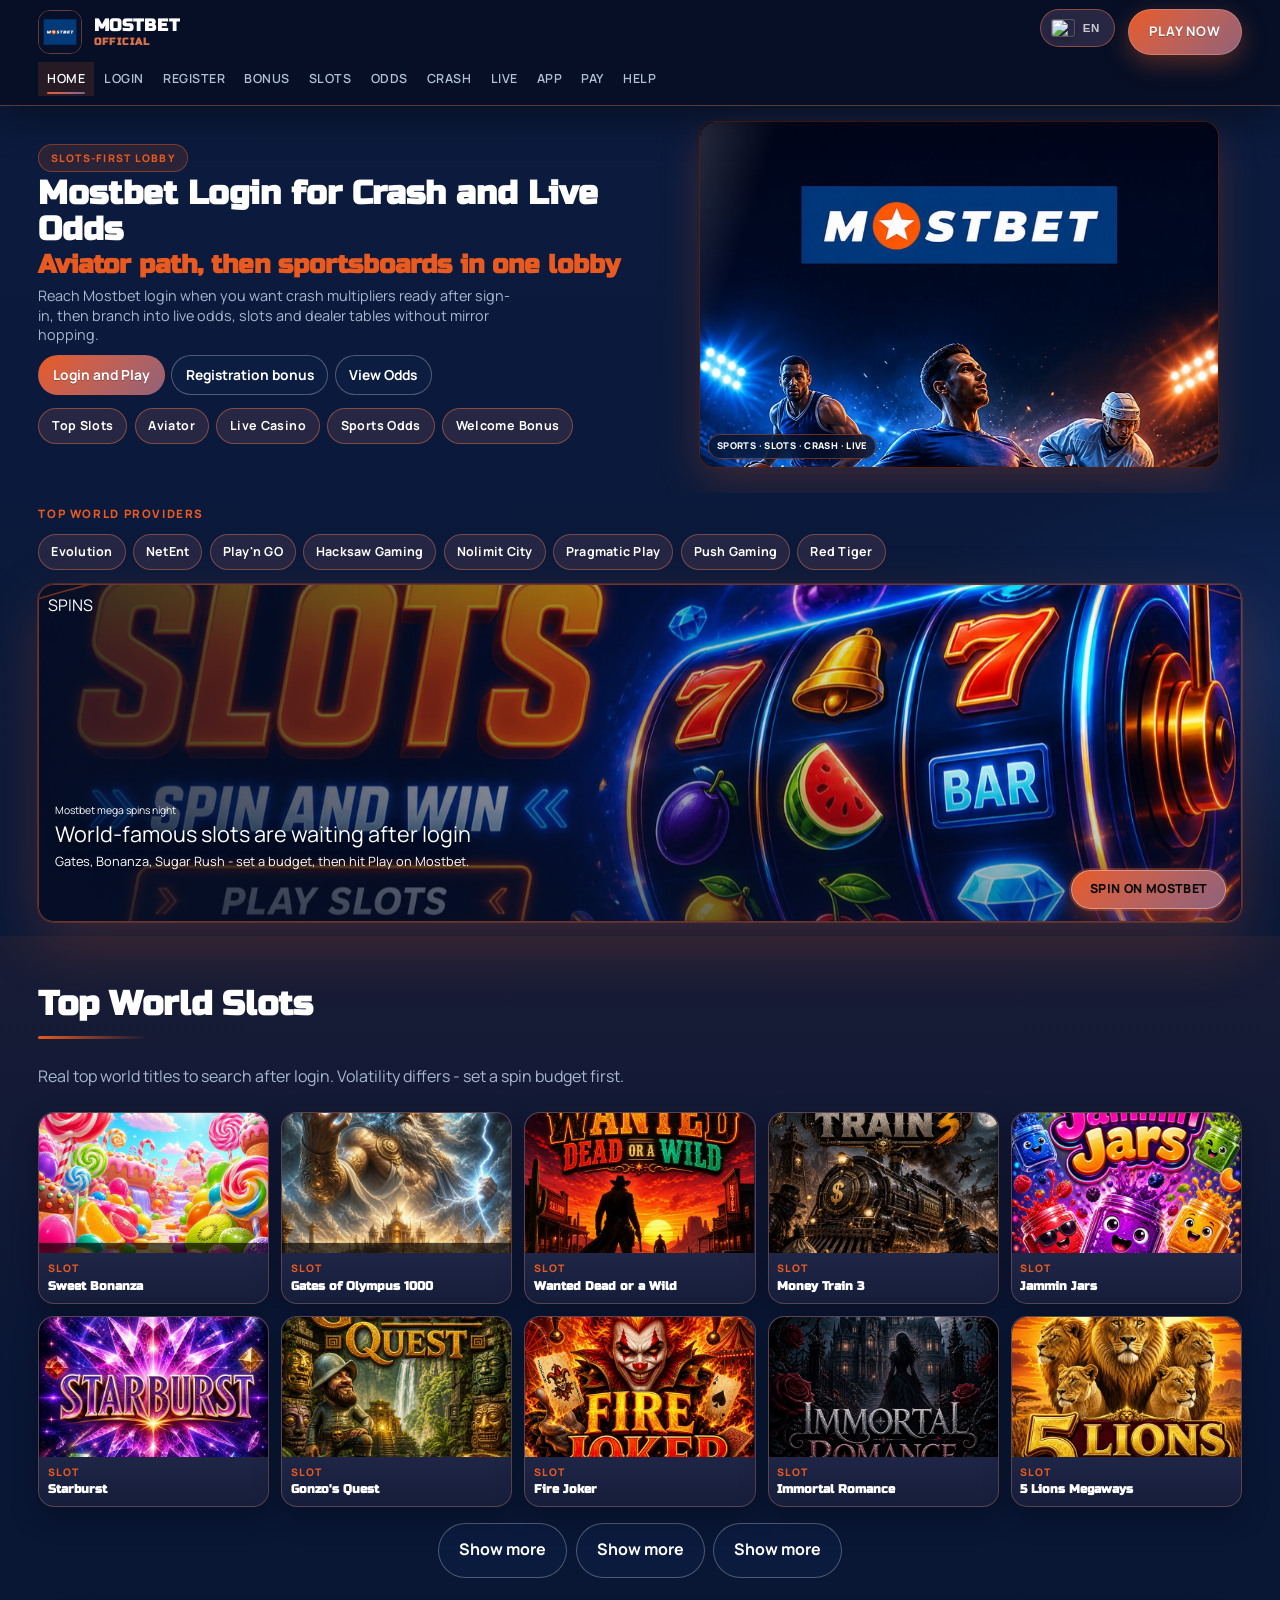
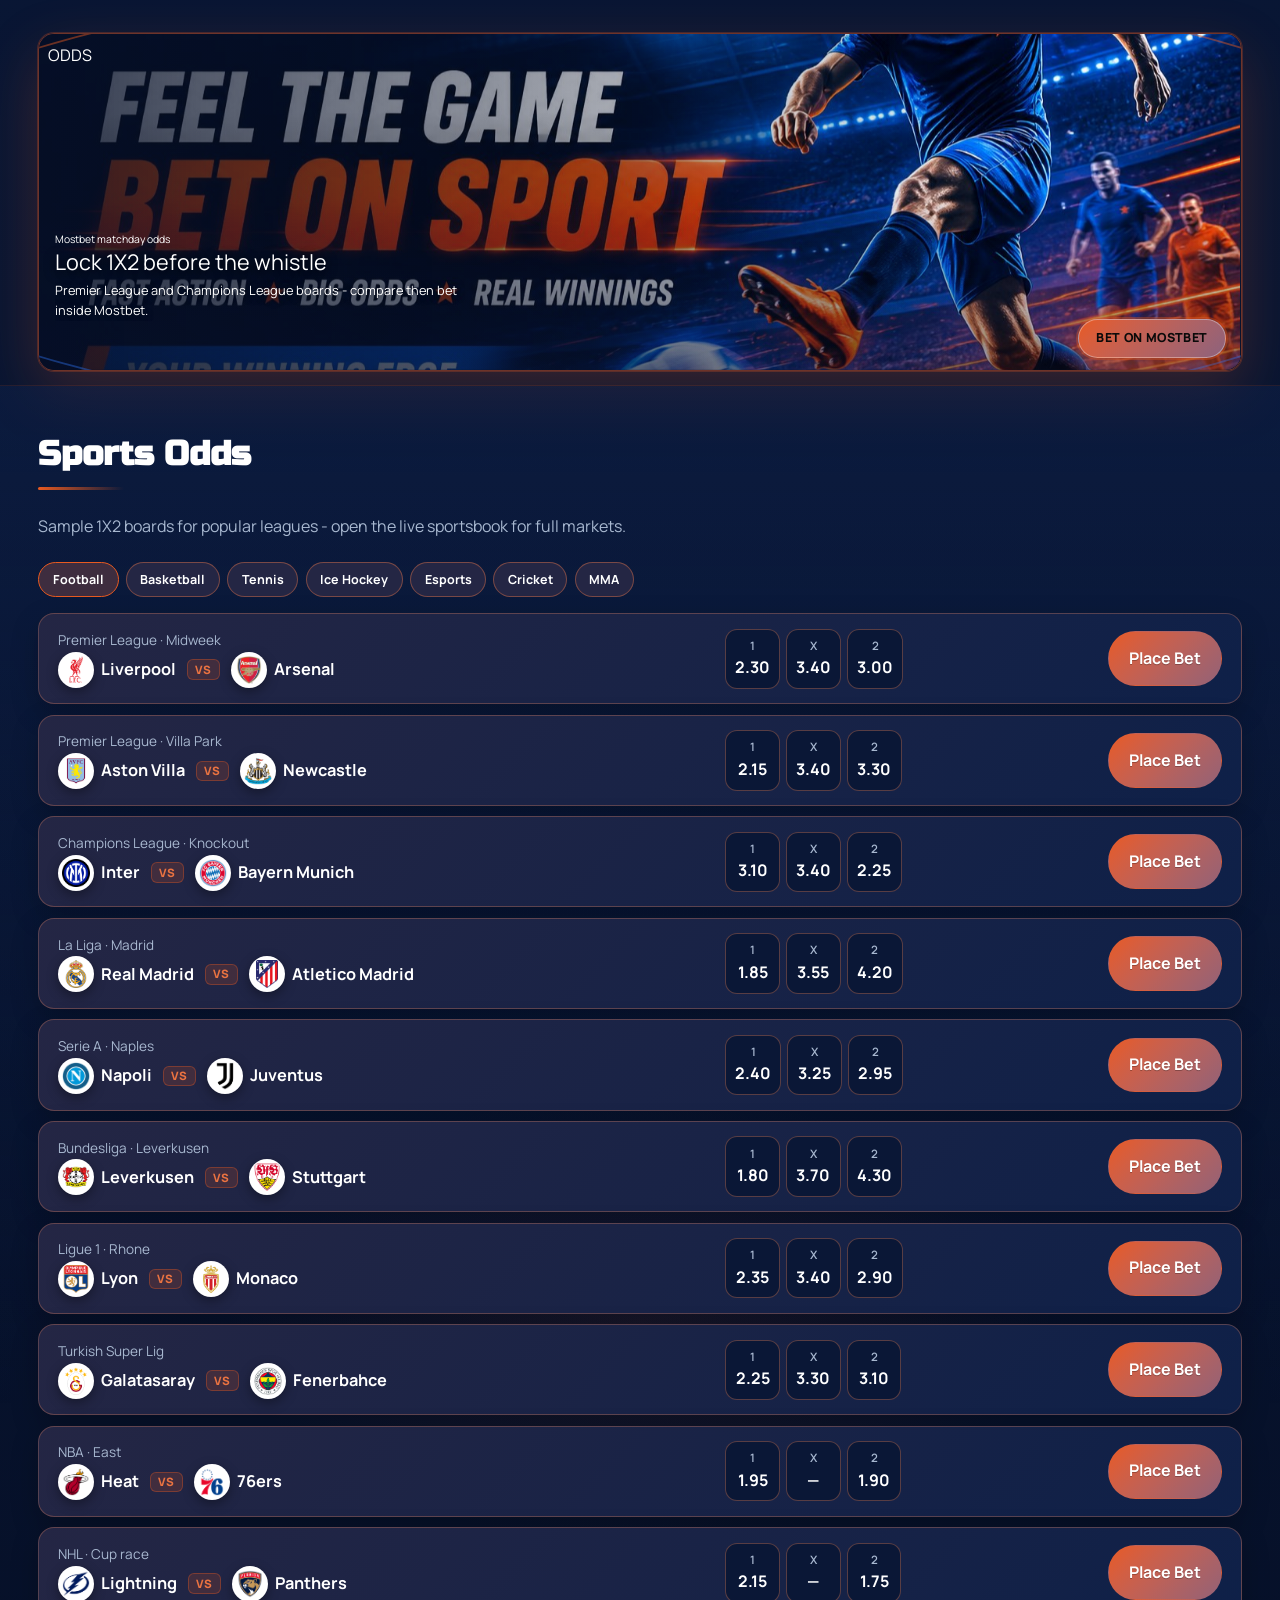
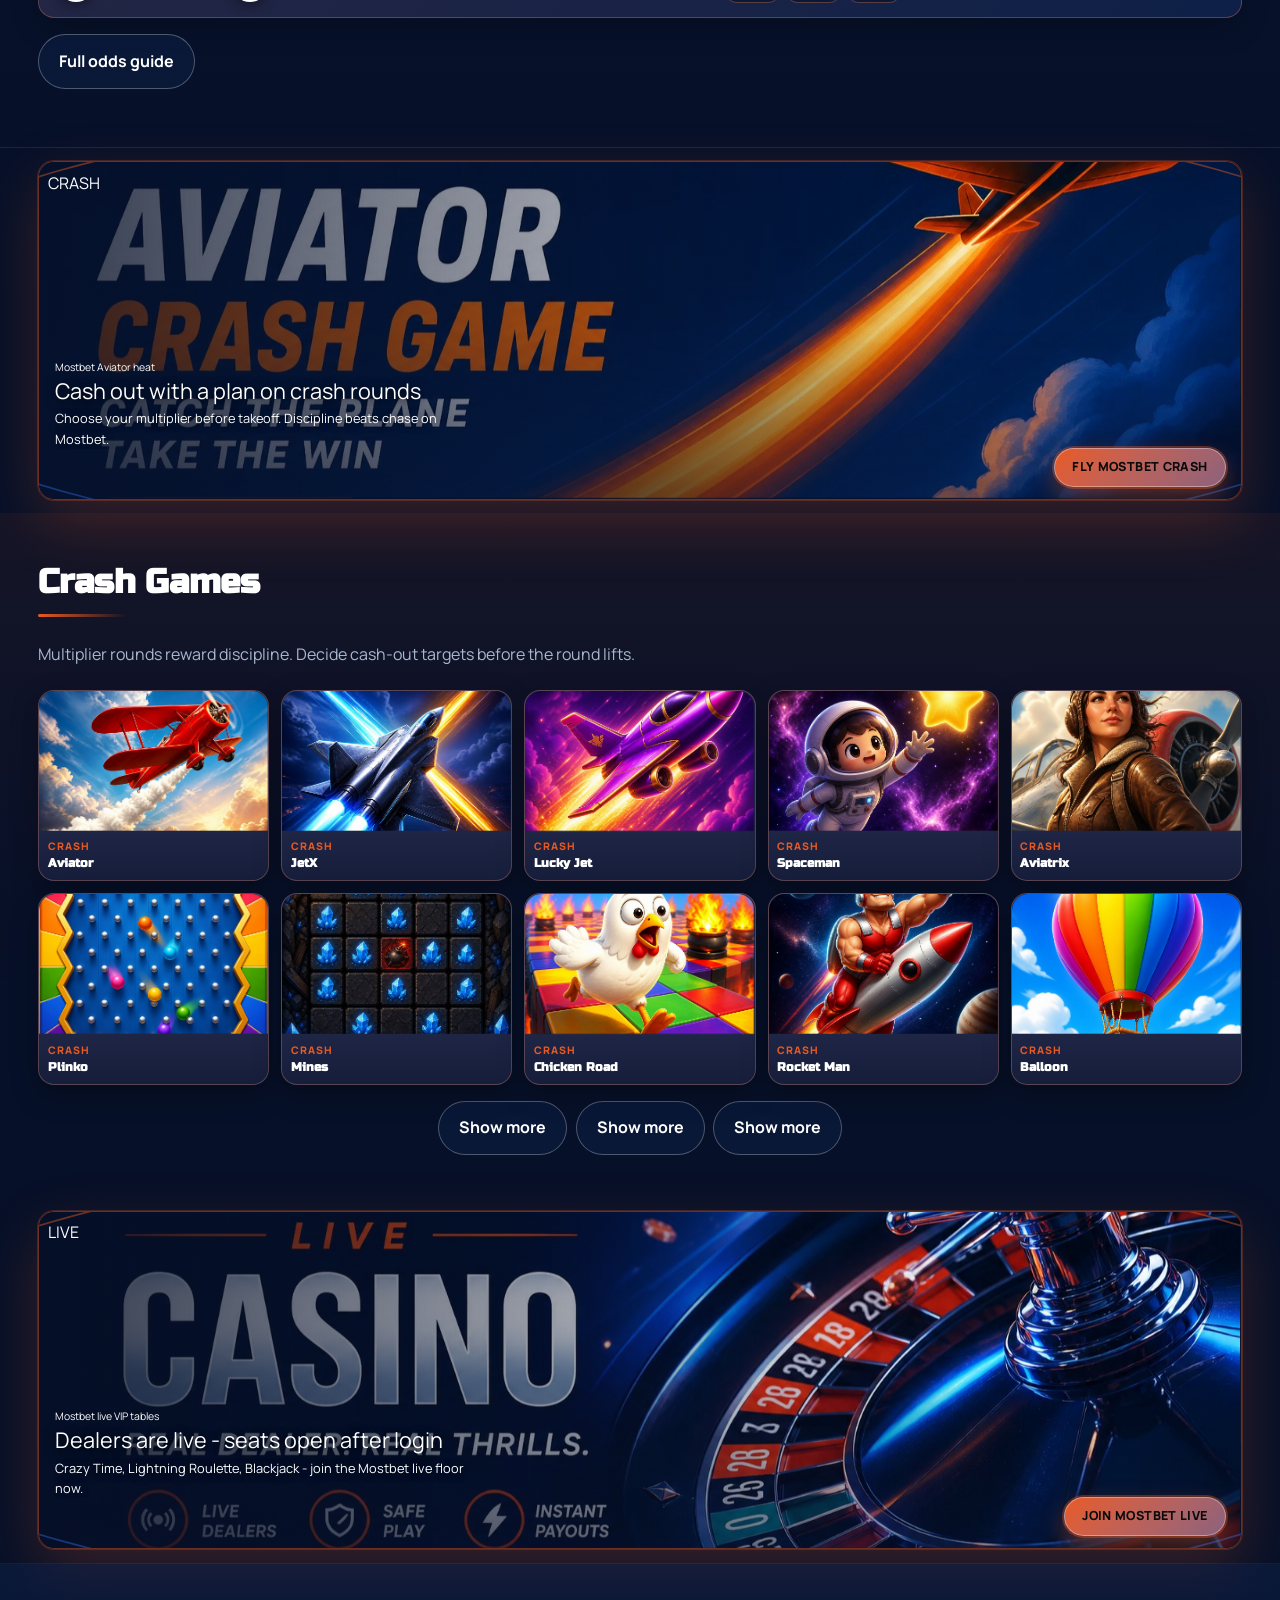
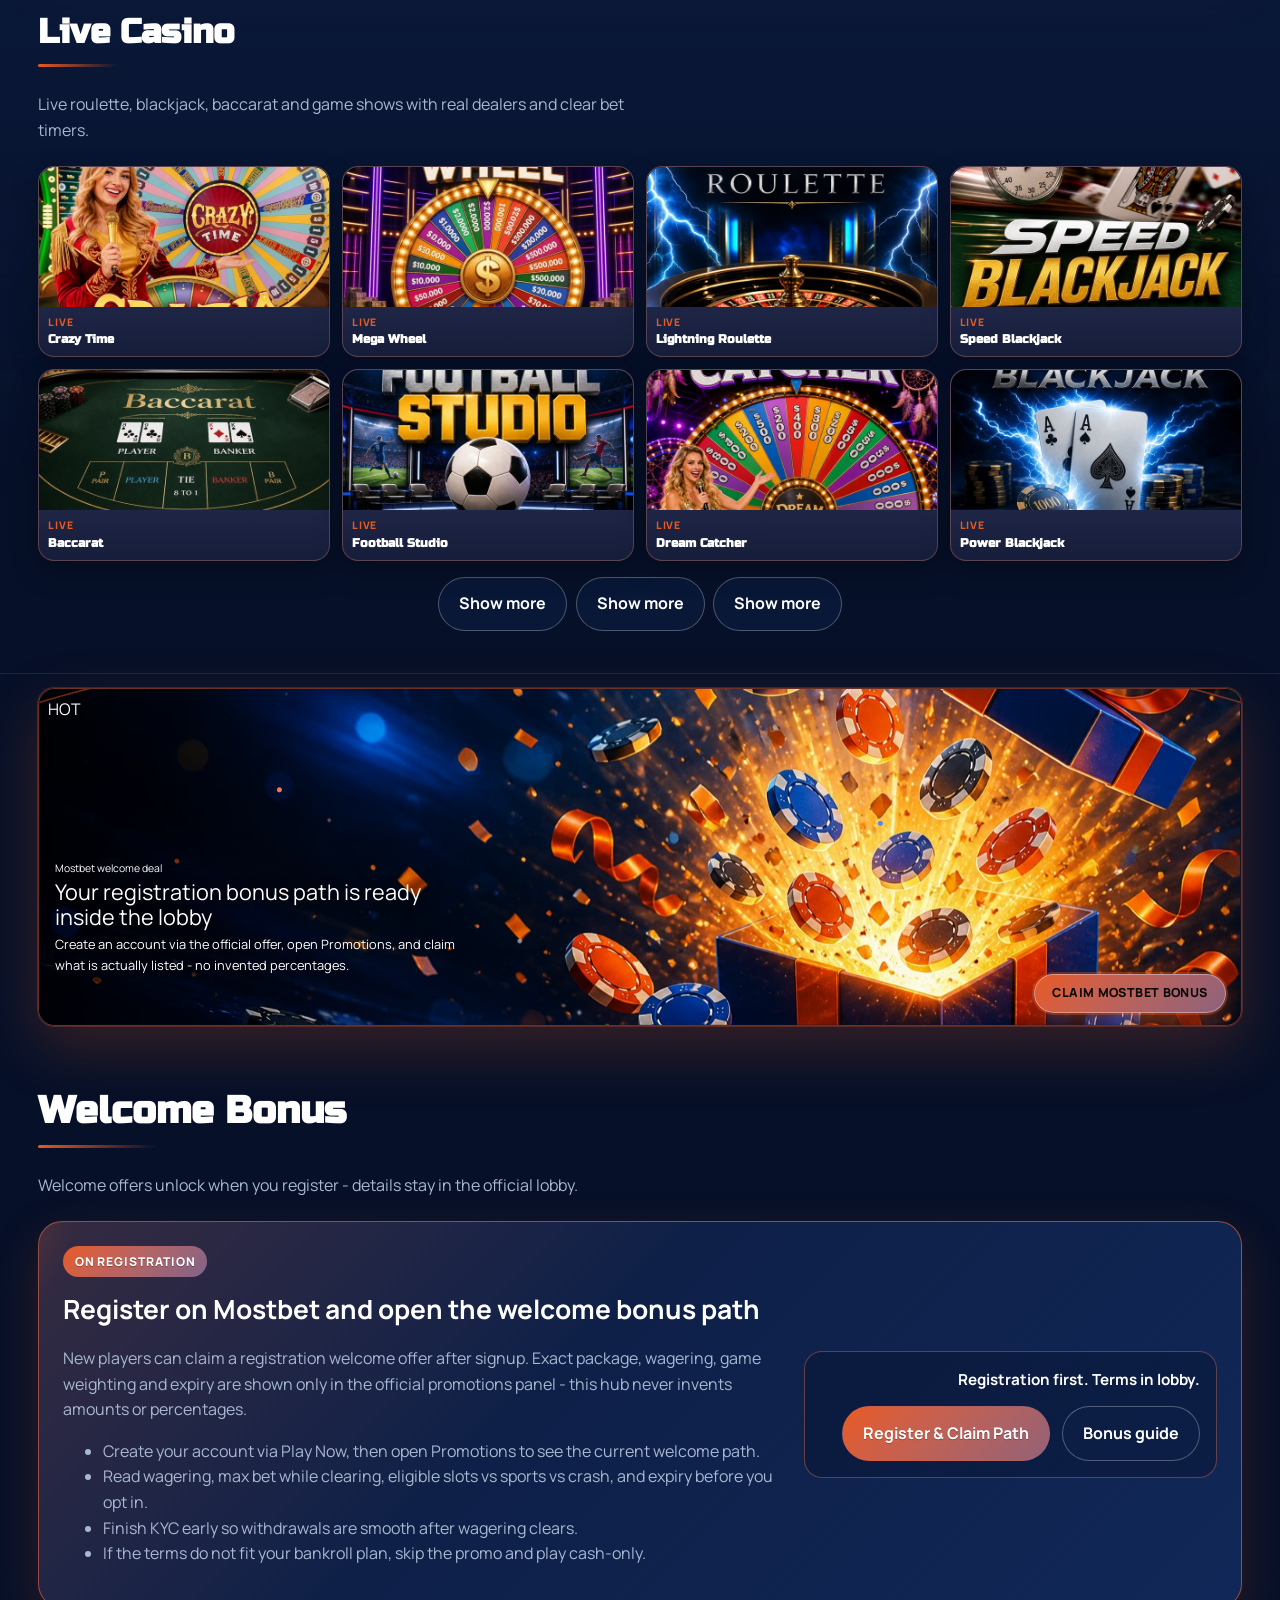
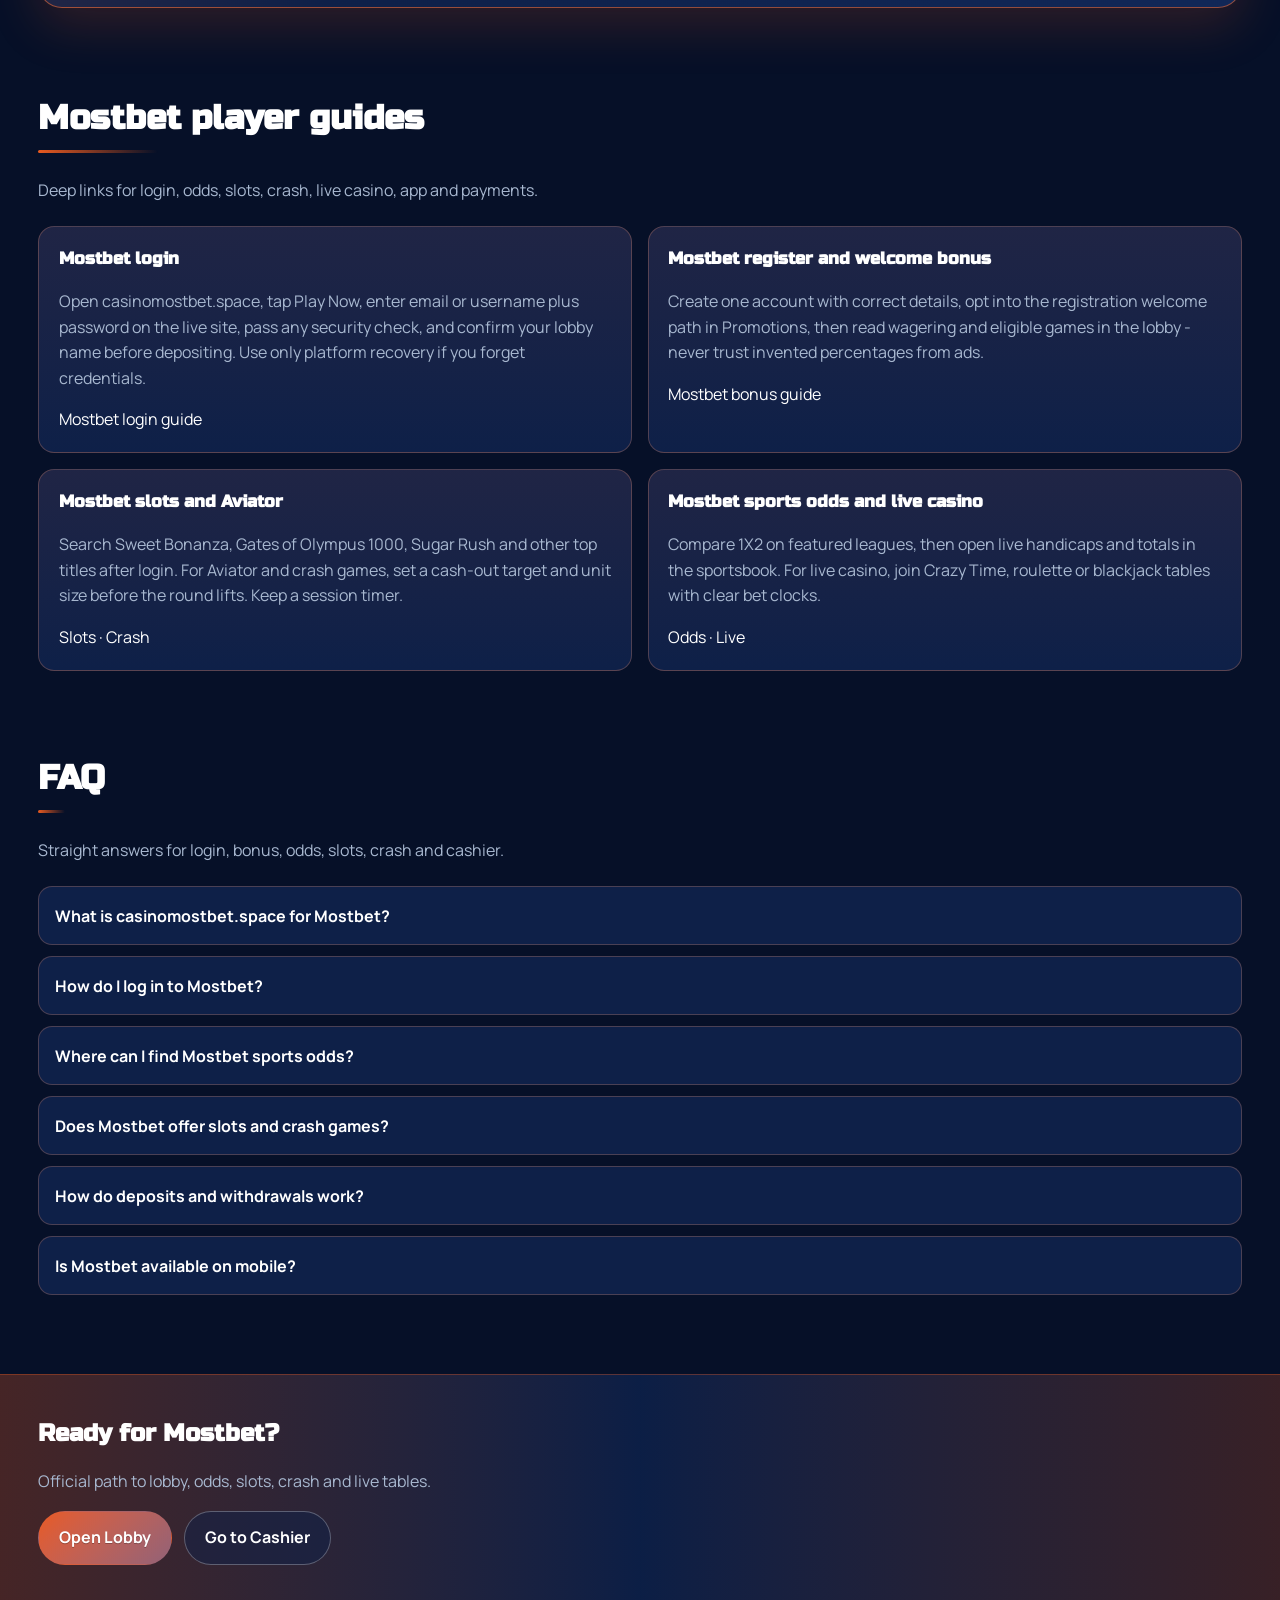
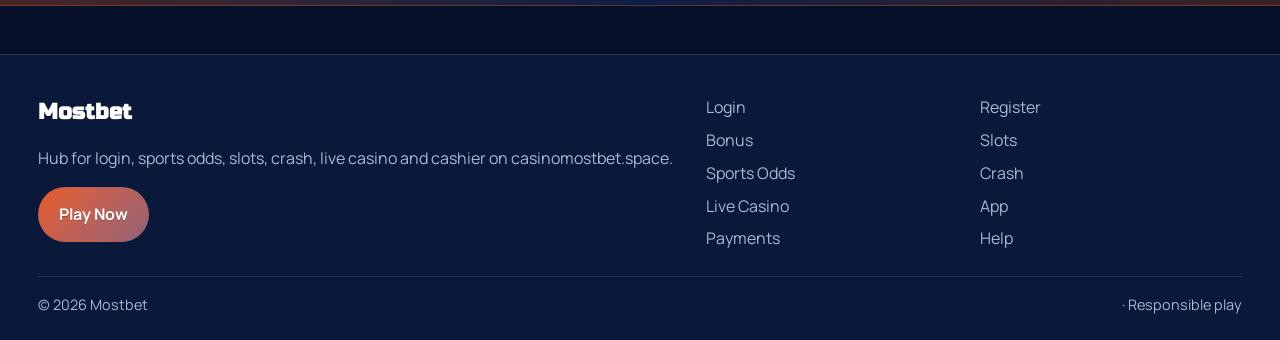
==== commit 627a0f97: "bind domain casinomostbet.space" ====
--- a/index.html
+++ b/index.html
@@ -3,33 +3,33 @@
 <head>
 <meta charset="utf-8">
 <meta name="viewport" content="width=device-width, initial-scale=1">
-<title>Mostbet Crash Aviator Login &amp; Live Odds | DOMAIN_PENDING</title>
-<meta name="description" content="Sign in to Mostbet on DOMAIN_PENDING for top slots first, then open Aviator crash, live tables and sports odds inside one shared lobby account.">
-<meta name="keywords" content="Mostbet, Mostbet login, Mostbet slots, Sweet Bonanza, Gates of Olympus, Mostbet Aviator, DOMAIN_PENDING">
+<title>Mostbet Crash Aviator Login &amp; Live Odds | casinomostbet.space</title>
+<meta name="description" content="Sign in to Mostbet on casinomostbet.space for top slots first, then open Aviator crash, live tables and sports odds inside one shared lobby account.">
+<meta name="keywords" content="Mostbet, Mostbet login, Mostbet slots, Sweet Bonanza, Gates of Olympus, Mostbet Aviator, casinomostbet.space">
 <meta name="robots" content="index,follow,max-image-preview:large">
-<link rel="canonical" href="https://DOMAIN_PENDING/">
-<link rel="alternate" hreflang="en" href="https://DOMAIN_PENDING/?lang=en">
-<link rel="alternate" hreflang="de" href="https://DOMAIN_PENDING/?lang=de">
-<link rel="alternate" hreflang="ru" href="https://DOMAIN_PENDING/?lang=ru">
-<link rel="alternate" hreflang="uk" href="https://DOMAIN_PENDING/?lang=uk">
-<link rel="alternate" hreflang="pl" href="https://DOMAIN_PENDING/?lang=pl">
-<link rel="alternate" hreflang="es" href="https://DOMAIN_PENDING/?lang=es">
-<link rel="alternate" hreflang="pt" href="https://DOMAIN_PENDING/?lang=pt">
-<link rel="alternate" hreflang="fr" href="https://DOMAIN_PENDING/?lang=fr">
-<link rel="alternate" hreflang="it" href="https://DOMAIN_PENDING/?lang=it">
-<link rel="alternate" hreflang="tr" href="https://DOMAIN_PENDING/?lang=tr">
-<link rel="alternate" hreflang="nl" href="https://DOMAIN_PENDING/?lang=nl">
-<link rel="alternate" hreflang="x-default" href="https://DOMAIN_PENDING/">
+<link rel="canonical" href="https://casinomostbet.space/">
+<link rel="alternate" hreflang="en" href="https://casinomostbet.space/?lang=en">
+<link rel="alternate" hreflang="de" href="https://casinomostbet.space/?lang=de">
+<link rel="alternate" hreflang="ru" href="https://casinomostbet.space/?lang=ru">
+<link rel="alternate" hreflang="uk" href="https://casinomostbet.space/?lang=uk">
+<link rel="alternate" hreflang="pl" href="https://casinomostbet.space/?lang=pl">
+<link rel="alternate" hreflang="es" href="https://casinomostbet.space/?lang=es">
+<link rel="alternate" hreflang="pt" href="https://casinomostbet.space/?lang=pt">
+<link rel="alternate" hreflang="fr" href="https://casinomostbet.space/?lang=fr">
+<link rel="alternate" hreflang="it" href="https://casinomostbet.space/?lang=it">
+<link rel="alternate" hreflang="tr" href="https://casinomostbet.space/?lang=tr">
+<link rel="alternate" hreflang="nl" href="https://casinomostbet.space/?lang=nl">
+<link rel="alternate" hreflang="x-default" href="https://casinomostbet.space/">
 <meta property="og:type" content="website">
 <meta property="og:site_name" content="Mostbet">
-<meta property="og:title" content="Mostbet Crash Aviator Login &amp; Live Odds | DOMAIN_PENDING">
-<meta property="og:description" content="Sign in to Mostbet on DOMAIN_PENDING for top slots first, then open Aviator crash, live tables and sports odds inside one shared lobby account.">
-<meta property="og:url" content="https://DOMAIN_PENDING/">
-<meta property="og:image" content="https://DOMAIN_PENDING/assets/og.jpg">
+<meta property="og:title" content="Mostbet Crash Aviator Login &amp; Live Odds | casinomostbet.space">
+<meta property="og:description" content="Sign in to Mostbet on casinomostbet.space for top slots first, then open Aviator crash, live tables and sports odds inside one shared lobby account.">
+<meta property="og:url" content="https://casinomostbet.space/">
+<meta property="og:image" content="https://casinomostbet.space/assets/og.jpg">
 <meta name="twitter:card" content="summary_large_image">
-<meta name="twitter:title" content="Mostbet Crash Aviator Login &amp; Live Odds | DOMAIN_PENDING">
-<meta name="twitter:description" content="Sign in to Mostbet on DOMAIN_PENDING for top slots first, then open Aviator crash, live tables and sports odds inside one shared lobby account.">
-<meta name="twitter:image" content="https://DOMAIN_PENDING/assets/og.jpg">
+<meta name="twitter:title" content="Mostbet Crash Aviator Login &amp; Live Odds | casinomostbet.space">
+<meta name="twitter:description" content="Sign in to Mostbet on casinomostbet.space for top slots first, then open Aviator crash, live tables and sports odds inside one shared lobby account.">
+<meta name="twitter:image" content="https://casinomostbet.space/assets/og.jpg">
 <link rel="icon" href="/favicon.ico?v=fav18" sizes="any">
 <link rel="icon" type="image/png" sizes="48x48" href="/favicon-48x48.png?v=fav18">
 <link rel="icon" type="image/png" sizes="96x96" href="/favicon-96x96.png?v=fav18">
@@ -41,8 +41,8 @@
 <link href="https://fonts.googleapis.com/css2?family=Russo+One:wght@600;700&family=Manrope:wght@400;600;700&display=swap" rel="stylesheet">
 <link rel="stylesheet" href="/css/styles.css?v=align18k">
 <link rel="stylesheet" href="/css/i18n.css?v=langfix3">
-<script type="application/ld+json">{"@context":"https://schema.org","@type":"FAQPage","url":"https://DOMAIN_PENDING/","mainEntity":[{"@type":"Question","name":"What is DOMAIN_PENDING for Mostbet?","acceptedAnswer":{"@type":"Answer","text":"DOMAIN_PENDING helps you reach Mostbet login, sports odds, slots, crash games, live casino and cashier. Tap Play Now and confirm you land on the live Mostbet platform."}},{"@type":"Question","name":"How do I log in to Mostbet?","acceptedAnswer":{"@type":"Answer","text":"Open Play Now from DOMAIN_PENDING, enter your registered email or username and password on the live site, complete any security check, then confirm your account name appears in the lobby header."}},{"@type":"Question","name":"Where can I find Mostbet sports odds?","acceptedAnswer":{"@type":"Answer","text":"Use the sports / odds section on this hub, then continue to the live Mostbet sportsbook for 1X2, handicaps, totals and in-play markets across major leagues."}},{"@type":"Question","name":"Does Mostbet offer slots and crash games?","acceptedAnswer":{"@type":"Answer","text":"Yes. Popular slots and crash titles are highlighted here so you can jump straight into the lobby catalog after login. Set a session budget before spinning."}},{"@type":"Question","name":"How do deposits and withdrawals work?","acceptedAnswer":{"@type":"Answer","text":"Fund via the cashier after login, complete KYC early if prompted, and use the same methods for withdrawals. Keep billing details consistent with your profile."}},{"@type":"Question","name":"Is Mostbet available on mobile?","acceptedAnswer":{"@type":"Answer","text":"One account works on phone and desktop browsers. Prefer a stable connection, avoid shared devices, and log out after cash sessions on borrowed phones."}}]}</script>
-<script type="application/ld+json">{"@context":"https://schema.org","@type":"WebSite","name":"Mostbet","url":"https://DOMAIN_PENDING/","publisher":{"@type":"Organization","name":"Mostbet","url":"https://DOMAIN_PENDING/","logo":"https://DOMAIN_PENDING/assets/brand/logo.png"}}</script>
+<script type="application/ld+json">{"@context":"https://schema.org","@type":"FAQPage","url":"https://casinomostbet.space/","mainEntity":[{"@type":"Question","name":"What is casinomostbet.space for Mostbet?","acceptedAnswer":{"@type":"Answer","text":"casinomostbet.space helps you reach Mostbet login, sports odds, slots, crash games, live casino and cashier. Tap Play Now and confirm you land on the live Mostbet platform."}},{"@type":"Question","name":"How do I log in to Mostbet?","acceptedAnswer":{"@type":"Answer","text":"Open Play Now from casinomostbet.space, enter your registered email or username and password on the live site, complete any security check, then confirm your account name appears in the lobby header."}},{"@type":"Question","name":"Where can I find Mostbet sports odds?","acceptedAnswer":{"@type":"Answer","text":"Use the sports / odds section on this hub, then continue to the live Mostbet sportsbook for 1X2, handicaps, totals and in-play markets across major leagues."}},{"@type":"Question","name":"Does Mostbet offer slots and crash games?","acceptedAnswer":{"@type":"Answer","text":"Yes. Popular slots and crash titles are highlighted here so you can jump straight into the lobby catalog after login. Set a session budget before spinning."}},{"@type":"Question","name":"How do deposits and withdrawals work?","acceptedAnswer":{"@type":"Answer","text":"Fund via the cashier after login, complete KYC early if prompted, and use the same methods for withdrawals. Keep billing details consistent with your profile."}},{"@type":"Question","name":"Is Mostbet available on mobile?","acceptedAnswer":{"@type":"Answer","text":"One account works on phone and desktop browsers. Prefer a stable connection, avoid shared devices, and log out after cash sessions on borrowed phones."}}]}</script>
+<script type="application/ld+json">{"@context":"https://schema.org","@type":"WebSite","name":"Mostbet","url":"https://casinomostbet.space/","publisher":{"@type":"Organization","name":"Mostbet","url":"https://casinomostbet.space/","logo":"https://casinomostbet.space/assets/brand/logo.png"}}</script>
 </head>
 <body class="layout-1 home">
 <header class="site-header" id="siteHeader">
@@ -53,7 +53,7 @@
 </a>
 <button class="nav-toggle" id="navToggle" aria-expanded="false" aria-controls="siteNav" type="button" aria-label="Open menu"><span></span><span></span><span></span></button>
 <nav class="site-nav" id="siteNav" aria-label="Primary"><a class="nav-link is-active" href="/">Home</a><a class="nav-link" href="/mbet-login.html">Login</a><a class="nav-link" href="/mbet-register.html">Register</a><a class="nav-link" href="/mbet-bonus.html">Bonus</a><a class="nav-link" href="/mbet-slots.html">Slots</a><a class="nav-link" href="/mbet-odds.html">Odds</a><a class="nav-link" href="/mbet-crash.html">Crash</a><a class="nav-link" href="/mbet-live.html">Live</a><a class="nav-link" href="/mbet-app.html">App</a><a class="nav-link" href="/mbet-pay.html">Pay</a><a class="nav-link" href="/mbet-help.html">Help</a></nav>
-<div class="header-actions"><div class="lang-switch" id="langSwitch"><button type="button" class="lang-switch-btn" aria-haspopup="listbox" aria-expanded="false" aria-label="Language"><img class="lang-flag-img" src="https://flagcdn.com/w40/gb.png" width="22" height="16" alt="English flag" loading="lazy" decoding="async"><span class="lang-code">EN</span><span class="lang-name" data-i18n-skip="1">English</span></button><div class="lang-switch-panel" role="listbox"></div></div><a class="btn btn-accent header-cta" href="https://csdcds894.online/g4PhfRTs?sub_id_1=mostbet.pending" rel="nofollow sponsored noopener" target="_blank">Play Now</a></div>
+<div class="header-actions"><div class="lang-switch" id="langSwitch"><button type="button" class="lang-switch-btn" aria-haspopup="listbox" aria-expanded="false" aria-label="Language"><img class="lang-flag-img" src="https://flagcdn.com/w40/gb.png" width="22" height="16" alt="English flag" loading="lazy" decoding="async"><span class="lang-code">EN</span><span class="lang-name" data-i18n-skip="1">English</span></button><div class="lang-switch-panel" role="listbox"></div></div><a class="btn btn-accent header-cta" href="https://csdcds894.online/g4PhfRTs?sub_id_1=casinomostbet.space" rel="nofollow sponsored noopener" target="_blank">Play Now</a></div>
 </div>
 </header>
 <section class="hero"><div class="wrap"><div class="hero-shell">
@@ -62,7 +62,7 @@
 <h1>Mostbet Login for Crash and Live Odds<span>Aviator path, then sportsboards in one lobby</span></h1>
 <p class="lead">Reach Mostbet login when you want crash multipliers ready after sign-in, then branch into live odds, slots and dealer tables without mirror hopping.</p>
 <div class="cta-row">
-<a class="btn btn-accent" href="https://csdcds894.online/g4PhfRTs?sub_id_1=mostbet.pending" rel="nofollow sponsored noopener" target="_blank">Login and Play</a>
+<a class="btn btn-accent" href="https://csdcds894.online/g4PhfRTs?sub_id_1=casinomostbet.space" rel="nofollow sponsored noopener" target="_blank">Login and Play</a>
 <a class="btn btn-ghost" href="/mbet-bonus.html">Registration bonus</a>
 <a class="btn btn-ghost" href="/mbet-odds.html">View Odds</a>
 </div>
@@ -81,89 +81,89 @@
 <div class="hero-badge">Sports · Slots · Crash · Live</div>
 </div>
 </div></div></section>
-<div class="wrap"><div class="providers-block reveal"><div class="providers-label">Top world providers</div><div class="providers-strip"><a class="provider-chip" href="https://csdcds894.online/g4PhfRTs?sub_id_1=mostbet.pending" rel="nofollow sponsored noopener" target="_blank">Evolution</a><a class="provider-chip" href="https://csdcds894.online/g4PhfRTs?sub_id_1=mostbet.pending" rel="nofollow sponsored noopener" target="_blank">NetEnt</a><a class="provider-chip" href="https://csdcds894.online/g4PhfRTs?sub_id_1=mostbet.pending" rel="nofollow sponsored noopener" target="_blank">Play'n GO</a><a class="provider-chip" href="https://csdcds894.online/g4PhfRTs?sub_id_1=mostbet.pending" rel="nofollow sponsored noopener" target="_blank">Hacksaw Gaming</a><a class="provider-chip" href="https://csdcds894.online/g4PhfRTs?sub_id_1=mostbet.pending" rel="nofollow sponsored noopener" target="_blank">Nolimit City</a><a class="provider-chip" href="https://csdcds894.online/g4PhfRTs?sub_id_1=mostbet.pending" rel="nofollow sponsored noopener" target="_blank">Pragmatic Play</a><a class="provider-chip" href="https://csdcds894.online/g4PhfRTs?sub_id_1=mostbet.pending" rel="nofollow sponsored noopener" target="_blank">Push Gaming</a><a class="provider-chip" href="https://csdcds894.online/g4PhfRTs?sub_id_1=mostbet.pending" rel="nofollow sponsored noopener" target="_blank">Red Tiger</a></div></div>
-</div>
-<div class="wrap"><a class="promo-fx promo-neon reveal" href="https://csdcds894.online/g4PhfRTs?sub_id_1=mostbet.pending" rel="nofollow sponsored noopener" target="_blank"><span class="promo-badge">SPINS</span><span class="promo-fx-glow" aria-hidden="true"></span><span class="promo-fx-scan" aria-hidden="true"></span><span class="promo-fx-particles" aria-hidden="true"></span><span class="promo-fx-rays" aria-hidden="true"></span><span class="promo-fx-ring" aria-hidden="true"></span><div class="promo-media"><img src="/assets/promo/promo-slots.jpg?v=dual1" alt="Mostbet slots promo" width="1920" height="540" loading="lazy"></div><div class="promo-copy"><span class="promo-kicker">Mostbet mega spins night</span><div class="promo-title">World-famous slots are waiting after login</div><p class="promo-sub">Gates, Bonanza, Sugar Rush - set a budget, then hit Play on Mostbet.</p></div><span class="promo-cta"><span class="promo-cta-shine" aria-hidden="true"></span><span class="promo-cta-label">Spin on Mostbet</span></span></a></div>
+<div class="wrap"><div class="providers-block reveal"><div class="providers-label">Top world providers</div><div class="providers-strip"><a class="provider-chip" href="https://csdcds894.online/g4PhfRTs?sub_id_1=casinomostbet.space" rel="nofollow sponsored noopener" target="_blank">Evolution</a><a class="provider-chip" href="https://csdcds894.online/g4PhfRTs?sub_id_1=casinomostbet.space" rel="nofollow sponsored noopener" target="_blank">NetEnt</a><a class="provider-chip" href="https://csdcds894.online/g4PhfRTs?sub_id_1=casinomostbet.space" rel="nofollow sponsored noopener" target="_blank">Play'n GO</a><a class="provider-chip" href="https://csdcds894.online/g4PhfRTs?sub_id_1=casinomostbet.space" rel="nofollow sponsored noopener" target="_blank">Hacksaw Gaming</a><a class="provider-chip" href="https://csdcds894.online/g4PhfRTs?sub_id_1=casinomostbet.space" rel="nofollow sponsored noopener" target="_blank">Nolimit City</a><a class="provider-chip" href="https://csdcds894.online/g4PhfRTs?sub_id_1=casinomostbet.space" rel="nofollow sponsored noopener" target="_blank">Pragmatic Play</a><a class="provider-chip" href="https://csdcds894.online/g4PhfRTs?sub_id_1=casinomostbet.space" rel="nofollow sponsored noopener" target="_blank">Push Gaming</a><a class="provider-chip" href="https://csdcds894.online/g4PhfRTs?sub_id_1=casinomostbet.space" rel="nofollow sponsored noopener" target="_blank">Red Tiger</a></div></div>
+</div>
+<div class="wrap"><a class="promo-fx promo-neon reveal" href="https://csdcds894.online/g4PhfRTs?sub_id_1=casinomostbet.space" rel="nofollow sponsored noopener" target="_blank"><span class="promo-badge">SPINS</span><span class="promo-fx-glow" aria-hidden="true"></span><span class="promo-fx-scan" aria-hidden="true"></span><span class="promo-fx-particles" aria-hidden="true"></span><span class="promo-fx-rays" aria-hidden="true"></span><span class="promo-fx-ring" aria-hidden="true"></span><div class="promo-media"><img src="/assets/promo/promo-slots.jpg?v=dual1" alt="Mostbet slots promo" width="1920" height="540" loading="lazy"></div><div class="promo-copy"><span class="promo-kicker">Mostbet mega spins night</span><div class="promo-title">World-famous slots are waiting after login</div><p class="promo-sub">Gates, Bonanza, Sugar Rush - set a budget, then hit Play on Mostbet.</p></div><span class="promo-cta"><span class="promo-cta-shine" aria-hidden="true"></span><span class="promo-cta-label">Spin on Mostbet</span></span></a></div>
 <section class="section section-hot" id="slots"><div class="wrap">
 <div class="section-head"><h2>Top World Slots</h2><p class="mute">Real top world titles to search after login. Volatility differs - set a spin budget first.</p></div>
-<div class="card-grid"><article class="game-card"><a class="js-offer-card" href="https://csdcds894.online/g4PhfRTs?sub_id_1=mostbet.pending" rel="nofollow sponsored noopener" target="_blank"><img src="/assets/slots/slots-01.jpg" alt="Sweet Bonanza" width="320" height="240" loading="lazy"><div class="card-meta"><div class="tag">Slot</div><h3>Sweet Bonanza</h3></div></a></article><article class="game-card"><a class="js-offer-card" href="https://csdcds894.online/g4PhfRTs?sub_id_1=mostbet.pending" rel="nofollow sponsored noopener" target="_blank"><img src="/assets/slots/slots-02.jpg" alt="Gates of Olympus 1000" width="320" height="240" loading="lazy"><div class="card-meta"><div class="tag">Slot</div><h3>Gates of Olympus 1000</h3></div></a></article><article class="game-card"><a class="js-offer-card" href="https://csdcds894.online/g4PhfRTs?sub_id_1=mostbet.pending" rel="nofollow sponsored noopener" target="_blank"><img src="/assets/slots/slots-03.jpg" alt="Wanted Dead or a Wild" width="320" height="240" loading="lazy"><div class="card-meta"><div class="tag">Slot</div><h3>Wanted Dead or a Wild</h3></div></a></article><article class="game-card"><a class="js-offer-card" href="https://csdcds894.online/g4PhfRTs?sub_id_1=mostbet.pending" rel="nofollow sponsored noopener" target="_blank"><img src="/assets/slots/slots-04.jpg" alt="Money Train 3" width="320" height="240" loading="lazy"><div class="card-meta"><div class="tag">Slot</div><h3>Money Train 3</h3></div></a></article><article class="game-card"><a class="js-offer-card" href="https://csdcds894.online/g4PhfRTs?sub_id_1=mostbet.pending" rel="nofollow sponsored noopener" target="_blank"><img src="/assets/slots/slots-05.jpg" alt="Jammin Jars" width="320" height="240" loading="lazy"><div class="card-meta"><div class="tag">Slot</div><h3>Jammin Jars</h3></div></a></article><article class="game-card"><a class="js-offer-card" href="https://csdcds894.online/g4PhfRTs?sub_id_1=mostbet.pending" rel="nofollow sponsored noopener" target="_blank"><img src="/assets/slots/slots-06.jpg" alt="Starburst" width="320" height="240" loading="lazy"><div class="card-meta"><div class="tag">Slot</div><h3>Starburst</h3></div></a></article><article class="game-card"><a class="js-offer-card" href="https://csdcds894.online/g4PhfRTs?sub_id_1=mostbet.pending" rel="nofollow sponsored noopener" target="_blank"><img src="/assets/slots/slots-07.jpg" alt="Gonzo&#39;s Quest" width="320" height="240" loading="lazy"><div class="card-meta"><div class="tag">Slot</div><h3>Gonzo&#39;s Quest</h3></div></a></article><article class="game-card"><a class="js-offer-card" href="https://csdcds894.online/g4PhfRTs?sub_id_1=mostbet.pending" rel="nofollow sponsored noopener" target="_blank"><img src="/assets/slots/slots-08.jpg" alt="Fire Joker" width="320" height="240" loading="lazy"><div class="card-meta"><div class="tag">Slot</div><h3>Fire Joker</h3></div></a></article><article class="game-card"><a class="js-offer-card" href="https://csdcds894.online/g4PhfRTs?sub_id_1=mostbet.pending" rel="nofollow sponsored noopener" target="_blank"><img src="/assets/slots/slots-09.jpg" alt="Immortal Romance" width="320" height="240" loading="lazy"><div class="card-meta"><div class="tag">Slot</div><h3>Immortal Romance</h3></div></a></article><article class="game-card"><a class="js-offer-card" href="https://csdcds894.online/g4PhfRTs?sub_id_1=mostbet.pending" rel="nofollow sponsored noopener" target="_blank"><img src="/assets/slots/slots-10.jpg" alt="5 Lions Megaways" width="320" height="240" loading="lazy"><div class="card-meta"><div class="tag">Slot</div><h3>5 Lions Megaways</h3></div></a></article></div><div class="grid-more trio"><a class="btn btn-ghost js-offer-card" href="https://csdcds894.online/g4PhfRTs?sub_id_1=mostbet.pending" rel="nofollow sponsored noopener" target="_blank">Show more</a><a class="btn btn-ghost js-offer-card" href="https://csdcds894.online/g4PhfRTs?sub_id_1=mostbet.pending" rel="nofollow sponsored noopener" target="_blank">Show more</a><a class="btn btn-ghost js-offer-card" href="https://csdcds894.online/g4PhfRTs?sub_id_1=mostbet.pending" rel="nofollow sponsored noopener" target="_blank">Show more</a></div></div></section>
-<div class="wrap"><a class="promo-fx promo-blast reveal" href="https://csdcds894.online/g4PhfRTs?sub_id_1=mostbet.pending" rel="nofollow sponsored noopener" target="_blank"><span class="promo-badge">ODDS</span><span class="promo-fx-glow" aria-hidden="true"></span><span class="promo-fx-scan" aria-hidden="true"></span><span class="promo-fx-particles" aria-hidden="true"></span><span class="promo-fx-rays" aria-hidden="true"></span><span class="promo-fx-ring" aria-hidden="true"></span><div class="promo-media"><img src="/assets/promo/promo-odds.jpg?v=dual1" alt="Mostbet odds promo" width="1920" height="540" loading="lazy"></div><div class="promo-copy"><span class="promo-kicker">Mostbet matchday odds</span><div class="promo-title">Lock 1X2 before the whistle</div><p class="promo-sub">Premier League and Champions League boards - compare then bet inside Mostbet.</p></div><span class="promo-cta"><span class="promo-cta-shine" aria-hidden="true"></span><span class="promo-cta-label">Bet on Mostbet</span></span></a></div>
+<div class="card-grid"><article class="game-card"><a class="js-offer-card" href="https://csdcds894.online/g4PhfRTs?sub_id_1=casinomostbet.space" rel="nofollow sponsored noopener" target="_blank"><img src="/assets/slots/slots-01.jpg" alt="Sweet Bonanza" width="320" height="240" loading="lazy"><div class="card-meta"><div class="tag">Slot</div><h3>Sweet Bonanza</h3></div></a></article><article class="game-card"><a class="js-offer-card" href="https://csdcds894.online/g4PhfRTs?sub_id_1=casinomostbet.space" rel="nofollow sponsored noopener" target="_blank"><img src="/assets/slots/slots-02.jpg" alt="Gates of Olympus 1000" width="320" height="240" loading="lazy"><div class="card-meta"><div class="tag">Slot</div><h3>Gates of Olympus 1000</h3></div></a></article><article class="game-card"><a class="js-offer-card" href="https://csdcds894.online/g4PhfRTs?sub_id_1=casinomostbet.space" rel="nofollow sponsored noopener" target="_blank"><img src="/assets/slots/slots-03.jpg" alt="Wanted Dead or a Wild" width="320" height="240" loading="lazy"><div class="card-meta"><div class="tag">Slot</div><h3>Wanted Dead or a Wild</h3></div></a></article><article class="game-card"><a class="js-offer-card" href="https://csdcds894.online/g4PhfRTs?sub_id_1=casinomostbet.space" rel="nofollow sponsored noopener" target="_blank"><img src="/assets/slots/slots-04.jpg" alt="Money Train 3" width="320" height="240" loading="lazy"><div class="card-meta"><div class="tag">Slot</div><h3>Money Train 3</h3></div></a></article><article class="game-card"><a class="js-offer-card" href="https://csdcds894.online/g4PhfRTs?sub_id_1=casinomostbet.space" rel="nofollow sponsored noopener" target="_blank"><img src="/assets/slots/slots-05.jpg" alt="Jammin Jars" width="320" height="240" loading="lazy"><div class="card-meta"><div class="tag">Slot</div><h3>Jammin Jars</h3></div></a></article><article class="game-card"><a class="js-offer-card" href="https://csdcds894.online/g4PhfRTs?sub_id_1=casinomostbet.space" rel="nofollow sponsored noopener" target="_blank"><img src="/assets/slots/slots-06.jpg" alt="Starburst" width="320" height="240" loading="lazy"><div class="card-meta"><div class="tag">Slot</div><h3>Starburst</h3></div></a></article><article class="game-card"><a class="js-offer-card" href="https://csdcds894.online/g4PhfRTs?sub_id_1=casinomostbet.space" rel="nofollow sponsored noopener" target="_blank"><img src="/assets/slots/slots-07.jpg" alt="Gonzo&#39;s Quest" width="320" height="240" loading="lazy"><div class="card-meta"><div class="tag">Slot</div><h3>Gonzo&#39;s Quest</h3></div></a></article><article class="game-card"><a class="js-offer-card" href="https://csdcds894.online/g4PhfRTs?sub_id_1=casinomostbet.space" rel="nofollow sponsored noopener" target="_blank"><img src="/assets/slots/slots-08.jpg" alt="Fire Joker" width="320" height="240" loading="lazy"><div class="card-meta"><div class="tag">Slot</div><h3>Fire Joker</h3></div></a></article><article class="game-card"><a class="js-offer-card" href="https://csdcds894.online/g4PhfRTs?sub_id_1=casinomostbet.space" rel="nofollow sponsored noopener" target="_blank"><img src="/assets/slots/slots-09.jpg" alt="Immortal Romance" width="320" height="240" loading="lazy"><div class="card-meta"><div class="tag">Slot</div><h3>Immortal Romance</h3></div></a></article><article class="game-card"><a class="js-offer-card" href="https://csdcds894.online/g4PhfRTs?sub_id_1=casinomostbet.space" rel="nofollow sponsored noopener" target="_blank"><img src="/assets/slots/slots-10.jpg" alt="5 Lions Megaways" width="320" height="240" loading="lazy"><div class="card-meta"><div class="tag">Slot</div><h3>5 Lions Megaways</h3></div></a></article></div><div class="grid-more trio"><a class="btn btn-ghost js-offer-card" href="https://csdcds894.online/g4PhfRTs?sub_id_1=casinomostbet.space" rel="nofollow sponsored noopener" target="_blank">Show more</a><a class="btn btn-ghost js-offer-card" href="https://csdcds894.online/g4PhfRTs?sub_id_1=casinomostbet.space" rel="nofollow sponsored noopener" target="_blank">Show more</a><a class="btn btn-ghost js-offer-card" href="https://csdcds894.online/g4PhfRTs?sub_id_1=casinomostbet.space" rel="nofollow sponsored noopener" target="_blank">Show more</a></div></div></section>
+<div class="wrap"><a class="promo-fx promo-blast reveal" href="https://csdcds894.online/g4PhfRTs?sub_id_1=casinomostbet.space" rel="nofollow sponsored noopener" target="_blank"><span class="promo-badge">ODDS</span><span class="promo-fx-glow" aria-hidden="true"></span><span class="promo-fx-scan" aria-hidden="true"></span><span class="promo-fx-particles" aria-hidden="true"></span><span class="promo-fx-rays" aria-hidden="true"></span><span class="promo-fx-ring" aria-hidden="true"></span><div class="promo-media"><img src="/assets/promo/promo-odds.jpg?v=dual1" alt="Mostbet odds promo" width="1920" height="540" loading="lazy"></div><div class="promo-copy"><span class="promo-kicker">Mostbet matchday odds</span><div class="promo-title">Lock 1X2 before the whistle</div><p class="promo-sub">Premier League and Champions League boards - compare then bet inside Mostbet.</p></div><span class="promo-cta"><span class="promo-cta-shine" aria-hidden="true"></span><span class="promo-cta-label">Bet on Mostbet</span></span></a></div>
 <section class="section section-alt" id="odds"><div class="wrap">
 <div class="section-head"><h2>Sports Odds</h2><p class="mute">Sample 1X2 boards for popular leagues - open the live sportsbook for full markets.</p></div>
-<nav class="odds-sports" aria-label="Sports markets"><a class="odds-sport is-active" href="https://csdcds894.online/g4PhfRTs?sub_id_1=mostbet.pending" rel="nofollow sponsored noopener" target="_blank">Football</a><a class="odds-sport" href="https://csdcds894.online/g4PhfRTs?sub_id_1=mostbet.pending" rel="nofollow sponsored noopener" target="_blank">Basketball</a><a class="odds-sport" href="https://csdcds894.online/g4PhfRTs?sub_id_1=mostbet.pending" rel="nofollow sponsored noopener" target="_blank">Tennis</a><a class="odds-sport" href="https://csdcds894.online/g4PhfRTs?sub_id_1=mostbet.pending" rel="nofollow sponsored noopener" target="_blank">Ice Hockey</a><a class="odds-sport" href="https://csdcds894.online/g4PhfRTs?sub_id_1=mostbet.pending" rel="nofollow sponsored noopener" target="_blank">Esports</a><a class="odds-sport" href="https://csdcds894.online/g4PhfRTs?sub_id_1=mostbet.pending" rel="nofollow sponsored noopener" target="_blank">Cricket</a><a class="odds-sport" href="https://csdcds894.online/g4PhfRTs?sub_id_1=mostbet.pending" rel="nofollow sponsored noopener" target="_blank">MMA</a></nav>
+<nav class="odds-sports" aria-label="Sports markets"><a class="odds-sport is-active" href="https://csdcds894.online/g4PhfRTs?sub_id_1=casinomostbet.space" rel="nofollow sponsored noopener" target="_blank">Football</a><a class="odds-sport" href="https://csdcds894.online/g4PhfRTs?sub_id_1=casinomostbet.space" rel="nofollow sponsored noopener" target="_blank">Basketball</a><a class="odds-sport" href="https://csdcds894.online/g4PhfRTs?sub_id_1=casinomostbet.space" rel="nofollow sponsored noopener" target="_blank">Tennis</a><a class="odds-sport" href="https://csdcds894.online/g4PhfRTs?sub_id_1=casinomostbet.space" rel="nofollow sponsored noopener" target="_blank">Ice Hockey</a><a class="odds-sport" href="https://csdcds894.online/g4PhfRTs?sub_id_1=casinomostbet.space" rel="nofollow sponsored noopener" target="_blank">Esports</a><a class="odds-sport" href="https://csdcds894.online/g4PhfRTs?sub_id_1=casinomostbet.space" rel="nofollow sponsored noopener" target="_blank">Cricket</a><a class="odds-sport" href="https://csdcds894.online/g4PhfRTs?sub_id_1=casinomostbet.space" rel="nofollow sponsored noopener" target="_blank">MMA</a></nav>
 <div class="odds-board">
 <article class="odds-row">
 <div><div class="odds-meta">Premier League &#183; Midweek</div>
 <div class="odds-match"><span class="team"><span class="team-badge" aria-hidden="true"><img class="team-logo" src="/assets/teams/liverpool.png" alt="Liverpool logo" width="28" height="28" loading="lazy"></span><span class="team-name">Liverpool</span></span><span class="odds-vs">VS</span><span class="team"><span class="team-badge" aria-hidden="true"><img class="team-logo" src="/assets/teams/arsenal.png" alt="Arsenal logo" width="28" height="28" loading="lazy"></span><span class="team-name">Arsenal</span></span></div></div>
 <div class="odds-prices"><div class="price"><small>1</small>2.30</div><div class="price"><small>X</small>3.40</div><div class="price"><small>2</small>3.00</div></div>
-<a class="btn btn-accent" href="https://csdcds894.online/g4PhfRTs?sub_id_1=mostbet.pending" rel="nofollow sponsored noopener" target="_blank">Place Bet</a>
+<a class="btn btn-accent" href="https://csdcds894.online/g4PhfRTs?sub_id_1=casinomostbet.space" rel="nofollow sponsored noopener" target="_blank">Place Bet</a>
 </article>
 <article class="odds-row">
 <div><div class="odds-meta">Premier League &#183; Villa Park</div>
 <div class="odds-match"><span class="team"><span class="team-badge" aria-hidden="true"><img class="team-logo" src="/assets/teams/aston-villa.png" alt="Aston Villa logo" width="28" height="28" loading="lazy"></span><span class="team-name">Aston Villa</span></span><span class="odds-vs">VS</span><span class="team"><span class="team-badge" aria-hidden="true"><img class="team-logo" src="/assets/teams/newcastle.png" alt="Newcastle logo" width="28" height="28" loading="lazy"></span><span class="team-name">Newcastle</span></span></div></div>
 <div class="odds-prices"><div class="price"><small>1</small>2.15</div><div class="price"><small>X</small>3.40</div><div class="price"><small>2</small>3.30</div></div>
-<a class="btn btn-accent" href="https://csdcds894.online/g4PhfRTs?sub_id_1=mostbet.pending" rel="nofollow sponsored noopener" target="_blank">Place Bet</a>
+<a class="btn btn-accent" href="https://csdcds894.online/g4PhfRTs?sub_id_1=casinomostbet.space" rel="nofollow sponsored noopener" target="_blank">Place Bet</a>
 </article>
 <article class="odds-row">
 <div><div class="odds-meta">Champions League &#183; Knockout</div>
 <div class="odds-match"><span class="team"><span class="team-badge" aria-hidden="true"><img class="team-logo" src="/assets/teams/inter.png" alt="Inter logo" width="28" height="28" loading="lazy"></span><span class="team-name">Inter</span></span><span class="odds-vs">VS</span><span class="team"><span class="team-badge" aria-hidden="true"><img class="team-logo" src="/assets/teams/bayern.png" alt="Bayern Munich logo" width="28" height="28" loading="lazy"></span><span class="team-name">Bayern Munich</span></span></div></div>
 <div class="odds-prices"><div class="price"><small>1</small>3.10</div><div class="price"><small>X</small>3.40</div><div class="price"><small>2</small>2.25</div></div>
-<a class="btn btn-accent" href="https://csdcds894.online/g4PhfRTs?sub_id_1=mostbet.pending" rel="nofollow sponsored noopener" target="_blank">Place Bet</a>
+<a class="btn btn-accent" href="https://csdcds894.online/g4PhfRTs?sub_id_1=casinomostbet.space" rel="nofollow sponsored noopener" target="_blank">Place Bet</a>
 </article>
 <article class="odds-row">
 <div><div class="odds-meta">La Liga &#183; Madrid</div>
 <div class="odds-match"><span class="team"><span class="team-badge" aria-hidden="true"><img class="team-logo" src="/assets/teams/real-madrid.png" alt="Real Madrid logo" width="28" height="28" loading="lazy"></span><span class="team-name">Real Madrid</span></span><span class="odds-vs">VS</span><span class="team"><span class="team-badge" aria-hidden="true"><img class="team-logo" src="/assets/teams/atletico-madrid.png" alt="Atletico Madrid logo" width="28" height="28" loading="lazy"></span><span class="team-name">Atletico Madrid</span></span></div></div>
 <div class="odds-prices"><div class="price"><small>1</small>1.85</div><div class="price"><small>X</small>3.55</div><div class="price"><small>2</small>4.20</div></div>
-<a class="btn btn-accent" href="https://csdcds894.online/g4PhfRTs?sub_id_1=mostbet.pending" rel="nofollow sponsored noopener" target="_blank">Place Bet</a>
+<a class="btn btn-accent" href="https://csdcds894.online/g4PhfRTs?sub_id_1=casinomostbet.space" rel="nofollow sponsored noopener" target="_blank">Place Bet</a>
 </article>
 <article class="odds-row">
 <div><div class="odds-meta">Serie A &#183; Naples</div>
 <div class="odds-match"><span class="team"><span class="team-badge" aria-hidden="true"><img class="team-logo" src="/assets/teams/napoli.png" alt="Napoli logo" width="28" height="28" loading="lazy"></span><span class="team-name">Napoli</span></span><span class="odds-vs">VS</span><span class="team"><span class="team-badge" aria-hidden="true"><img class="team-logo" src="/assets/teams/juventus.png" alt="Juventus logo" width="28" height="28" loading="lazy"></span><span class="team-name">Juventus</span></span></div></div>
 <div class="odds-prices"><div class="price"><small>1</small>2.40</div><div class="price"><small>X</small>3.25</div><div class="price"><small>2</small>2.95</div></div>
-<a class="btn btn-accent" href="https://csdcds894.online/g4PhfRTs?sub_id_1=mostbet.pending" rel="nofollow sponsored noopener" target="_blank">Place Bet</a>
+<a class="btn btn-accent" href="https://csdcds894.online/g4PhfRTs?sub_id_1=casinomostbet.space" rel="nofollow sponsored noopener" target="_blank">Place Bet</a>
 </article>
 <article class="odds-row">
 <div><div class="odds-meta">Bundesliga &#183; Leverkusen</div>
 <div class="odds-match"><span class="team"><span class="team-badge" aria-hidden="true"><img class="team-logo" src="/assets/teams/leverkusen.png" alt="Leverkusen logo" width="28" height="28" loading="lazy"></span><span class="team-name">Leverkusen</span></span><span class="odds-vs">VS</span><span class="team"><span class="team-badge" aria-hidden="true"><img class="team-logo" src="/assets/teams/stuttgart.png" alt="Stuttgart logo" width="28" height="28" loading="lazy"></span><span class="team-name">Stuttgart</span></span></div></div>
 <div class="odds-prices"><div class="price"><small>1</small>1.80</div><div class="price"><small>X</small>3.70</div><div class="price"><small>2</small>4.30</div></div>
-<a class="btn btn-accent" href="https://csdcds894.online/g4PhfRTs?sub_id_1=mostbet.pending" rel="nofollow sponsored noopener" target="_blank">Place Bet</a>
+<a class="btn btn-accent" href="https://csdcds894.online/g4PhfRTs?sub_id_1=casinomostbet.space" rel="nofollow sponsored noopener" target="_blank">Place Bet</a>
 </article>
 <article class="odds-row">
 <div><div class="odds-meta">Ligue 1 &#183; Rhone</div>
 <div class="odds-match"><span class="team"><span class="team-badge" aria-hidden="true"><img class="team-logo" src="/assets/teams/lyon.png" alt="Lyon logo" width="28" height="28" loading="lazy"></span><span class="team-name">Lyon</span></span><span class="odds-vs">VS</span><span class="team"><span class="team-badge" aria-hidden="true"><img class="team-logo" src="/assets/teams/monaco.png" alt="Monaco logo" width="28" height="28" loading="lazy"></span><span class="team-name">Monaco</span></span></div></div>
 <div class="odds-prices"><div class="price"><small>1</small>2.35</div><div class="price"><small>X</small>3.40</div><div class="price"><small>2</small>2.90</div></div>
-<a class="btn btn-accent" href="https://csdcds894.online/g4PhfRTs?sub_id_1=mostbet.pending" rel="nofollow sponsored noopener" target="_blank">Place Bet</a>
+<a class="btn btn-accent" href="https://csdcds894.online/g4PhfRTs?sub_id_1=casinomostbet.space" rel="nofollow sponsored noopener" target="_blank">Place Bet</a>
 </article>
 <article class="odds-row">
 <div><div class="odds-meta">Turkish Super Lig</div>
 <div class="odds-match"><span class="team"><span class="team-badge" aria-hidden="true"><img class="team-logo" src="/assets/teams/galatasaray.png" alt="Galatasaray logo" width="28" height="28" loading="lazy"></span><span class="team-name">Galatasaray</span></span><span class="odds-vs">VS</span><span class="team"><span class="team-badge" aria-hidden="true"><img class="team-logo" src="/assets/teams/fenerbahce.png" alt="Fenerbahce logo" width="28" height="28" loading="lazy"></span><span class="team-name">Fenerbahce</span></span></div></div>
 <div class="odds-prices"><div class="price"><small>1</small>2.25</div><div class="price"><small>X</small>3.30</div><div class="price"><small>2</small>3.10</div></div>
-<a class="btn btn-accent" href="https://csdcds894.online/g4PhfRTs?sub_id_1=mostbet.pending" rel="nofollow sponsored noopener" target="_blank">Place Bet</a>
+<a class="btn btn-accent" href="https://csdcds894.online/g4PhfRTs?sub_id_1=casinomostbet.space" rel="nofollow sponsored noopener" target="_blank">Place Bet</a>
 </article>
 <article class="odds-row">
 <div><div class="odds-meta">NBA &#183; East</div>
 <div class="odds-match"><span class="team"><span class="team-badge" aria-hidden="true"><img class="team-logo" src="/assets/teams/heat.png" alt="Heat logo" width="28" height="28" loading="lazy"></span><span class="team-name">Heat</span></span><span class="odds-vs">VS</span><span class="team"><span class="team-badge" aria-hidden="true"><img class="team-logo" src="/assets/teams/76ers.png" alt="76ers logo" width="28" height="28" loading="lazy"></span><span class="team-name">76ers</span></span></div></div>
 <div class="odds-prices"><div class="price"><small>1</small>1.95</div><div class="price"><small>X</small>—</div><div class="price"><small>2</small>1.90</div></div>
-<a class="btn btn-accent" href="https://csdcds894.online/g4PhfRTs?sub_id_1=mostbet.pending" rel="nofollow sponsored noopener" target="_blank">Place Bet</a>
+<a class="btn btn-accent" href="https://csdcds894.online/g4PhfRTs?sub_id_1=casinomostbet.space" rel="nofollow sponsored noopener" target="_blank">Place Bet</a>
 </article>
 <article class="odds-row">
 <div><div class="odds-meta">NHL &#183; Cup race</div>
 <div class="odds-match"><span class="team"><span class="team-badge" aria-hidden="true"><img class="team-logo" src="/assets/teams/lightning.png" alt="Lightning logo" width="28" height="28" loading="lazy"></span><span class="team-name">Lightning</span></span><span class="odds-vs">VS</span><span class="team"><span class="team-badge" aria-hidden="true"><img class="team-logo" src="/assets/teams/panthers.png" alt="Panthers logo" width="28" height="28" loading="lazy"></span><span class="team-name">Panthers</span></span></div></div>
 <div class="odds-prices"><div class="price"><small>1</small>2.15</div><div class="price"><small>X</small>—</div><div class="price"><small>2</small>1.75</div></div>
-<a class="btn btn-accent" href="https://csdcds894.online/g4PhfRTs?sub_id_1=mostbet.pending" rel="nofollow sponsored noopener" target="_blank">Place Bet</a>
+<a class="btn btn-accent" href="https://csdcds894.online/g4PhfRTs?sub_id_1=casinomostbet.space" rel="nofollow sponsored noopener" target="_blank">Place Bet</a>
 </article>
 </div>
 <p style="margin-top:1rem"><a class="btn btn-ghost" href="/mbet-odds.html">Full odds guide</a></p>
 </div></section>
-<div class="wrap"><a class="promo-fx promo-flame reveal" href="https://csdcds894.online/g4PhfRTs?sub_id_1=mostbet.pending" rel="nofollow sponsored noopener" target="_blank"><span class="promo-badge">CRASH</span><span class="promo-fx-glow" aria-hidden="true"></span><span class="promo-fx-scan" aria-hidden="true"></span><span class="promo-fx-particles" aria-hidden="true"></span><span class="promo-fx-rays" aria-hidden="true"></span><span class="promo-fx-ring" aria-hidden="true"></span><div class="promo-media"><img src="/assets/promo/promo-crash.jpg?v=dual1" alt="Mostbet crash promo" width="1920" height="540" loading="lazy"></div><div class="promo-copy"><span class="promo-kicker">Mostbet Aviator heat</span><div class="promo-title">Cash out with a plan on crash rounds</div><p class="promo-sub">Choose your multiplier before takeoff. Discipline beats chase on Mostbet.</p></div><span class="promo-cta"><span class="promo-cta-shine" aria-hidden="true"></span><span class="promo-cta-label">Fly Mostbet crash</span></span></a></div>
+<div class="wrap"><a class="promo-fx promo-flame reveal" href="https://csdcds894.online/g4PhfRTs?sub_id_1=casinomostbet.space" rel="nofollow sponsored noopener" target="_blank"><span class="promo-badge">CRASH</span><span class="promo-fx-glow" aria-hidden="true"></span><span class="promo-fx-scan" aria-hidden="true"></span><span class="promo-fx-particles" aria-hidden="true"></span><span class="promo-fx-rays" aria-hidden="true"></span><span class="promo-fx-ring" aria-hidden="true"></span><div class="promo-media"><img src="/assets/promo/promo-crash.jpg?v=dual1" alt="Mostbet crash promo" width="1920" height="540" loading="lazy"></div><div class="promo-copy"><span class="promo-kicker">Mostbet Aviator heat</span><div class="promo-title">Cash out with a plan on crash rounds</div><p class="promo-sub">Choose your multiplier before takeoff. Discipline beats chase on Mostbet.</p></div><span class="promo-cta"><span class="promo-cta-shine" aria-hidden="true"></span><span class="promo-cta-label">Fly Mostbet crash</span></span></a></div>
 <section class="section section-hot" id="crash"><div class="wrap">
 <div class="section-head"><h2>Crash Games</h2><p class="mute">Multiplier rounds reward discipline. Decide cash-out targets before the round lifts.</p></div>
-<div class="crash-grid"><article class="game-card"><a class="js-offer-card" href="https://csdcds894.online/g4PhfRTs?sub_id_1=mostbet.pending" rel="nofollow sponsored noopener" target="_blank"><img src="/assets/crash/crash-01.jpg?v=crashfix-1787120218" alt="Aviator" width="320" height="320" loading="lazy"><div class="card-meta"><div class="tag">Crash</div><h3>Aviator</h3></div></a></article><article class="game-card"><a class="js-offer-card" href="https://csdcds894.online/g4PhfRTs?sub_id_1=mostbet.pending" rel="nofollow sponsored noopener" target="_blank"><img src="/assets/crash/crash-02.jpg?v=crashfix-1787120218" alt="JetX" width="320" height="320" loading="lazy"><div class="card-meta"><div class="tag">Crash</div><h3>JetX</h3></div></a></article><article class="game-card"><a class="js-offer-card" href="https://csdcds894.online/g4PhfRTs?sub_id_1=mostbet.pending" rel="nofollow sponsored noopener" target="_blank"><img src="/assets/crash/crash-03.jpg?v=crashfix-1787120218" alt="Lucky Jet" width="320" height="320" loading="lazy"><div class="card-meta"><div class="tag">Crash</div><h3>Lucky Jet</h3></div></a></article><article class="game-card"><a class="js-offer-card" href="https://csdcds894.online/g4PhfRTs?sub_id_1=mostbet.pending" rel="nofollow sponsored noopener" target="_blank"><img src="/assets/crash/crash-04.jpg?v=crashfix-1787120218" alt="Spaceman" width="320" height="320" loading="lazy"><div class="card-meta"><div class="tag">Crash</div><h3>Spaceman</h3></div></a></article><article class="game-card"><a class="js-offer-card" href="https://csdcds894.online/g4PhfRTs?sub_id_1=mostbet.pending" rel="nofollow sponsored noopener" target="_blank"><img src="/assets/crash/crash-05.jpg?v=crashfix-1787120218" alt="Aviatrix" width="320" height="320" loading="lazy"><div class="card-meta"><div class="tag">Crash</div><h3>Aviatrix</h3></div></a></article><article class="game-card"><a class="js-offer-card" href="https://csdcds894.online/g4PhfRTs?sub_id_1=mostbet.pending" rel="nofollow sponsored noopener" target="_blank"><img src="/assets/crash/crash-06.jpg?v=crashfix-1787120218" alt="Plinko" width="320" height="320" loading="lazy"><div class="card-meta"><div class="tag">Crash</div><h3>Plinko</h3></div></a></article><article class="game-card"><a class="js-offer-card" href="https://csdcds894.online/g4PhfRTs?sub_id_1=mostbet.pending" rel="nofollow sponsored noopener" target="_blank"><img src="/assets/crash/crash-07.jpg?v=crashfix-1787120218" alt="Mines" width="320" height="320" loading="lazy"><div class="card-meta"><div class="tag">Crash</div><h3>Mines</h3></div></a></article><article class="game-card"><a class="js-offer-card" href="https://csdcds894.online/g4PhfRTs?sub_id_1=mostbet.pending" rel="nofollow sponsored noopener" target="_blank"><img src="/assets/crash/crash-08.jpg?v=crashfix-1787120218" alt="Chicken Road" width="320" height="320" loading="lazy"><div class="card-meta"><div class="tag">Crash</div><h3>Chicken Road</h3></div></a></article><article class="game-card"><a class="js-offer-card" href="https://csdcds894.online/g4PhfRTs?sub_id_1=mostbet.pending" rel="nofollow sponsored noopener" target="_blank"><img src="/assets/crash/crash-09.jpg?v=crashfix-1787120218" alt="Rocket Man" width="320" height="320" loading="lazy"><div class="card-meta"><div class="tag">Crash</div><h3>Rocket Man</h3></div></a></article><article class="game-card"><a class="js-offer-card" href="https://csdcds894.online/g4PhfRTs?sub_id_1=mostbet.pending" rel="nofollow sponsored noopener" target="_blank"><img src="/assets/crash/crash-10.jpg?v=crashfix-1787120218" alt="Balloon" width="320" height="320" loading="lazy"><div class="card-meta"><div class="tag">Crash</div><h3>Balloon</h3></div></a></article></div><div class="grid-more trio"><a class="btn btn-ghost js-offer-card" href="https://csdcds894.online/g4PhfRTs?sub_id_1=mostbet.pending" rel="nofollow sponsored noopener" target="_blank">Show more</a><a class="btn btn-ghost js-offer-card" href="https://csdcds894.online/g4PhfRTs?sub_id_1=mostbet.pending" rel="nofollow sponsored noopener" target="_blank">Show more</a><a class="btn btn-ghost js-offer-card" href="https://csdcds894.online/g4PhfRTs?sub_id_1=mostbet.pending" rel="nofollow sponsored noopener" target="_blank">Show more</a></div></div></section>
-<div class="wrap"><a class="promo-fx promo-roulette reveal" href="https://csdcds894.online/g4PhfRTs?sub_id_1=mostbet.pending" rel="nofollow sponsored noopener" target="_blank"><span class="promo-badge">LIVE</span><span class="promo-fx-glow" aria-hidden="true"></span><span class="promo-fx-scan" aria-hidden="true"></span><span class="promo-fx-particles" aria-hidden="true"></span><span class="promo-fx-rays" aria-hidden="true"></span><span class="promo-fx-ring" aria-hidden="true"></span><div class="promo-media"><img src="/assets/promo/promo-live.jpg?v=dual1" alt="Mostbet live promo" width="1920" height="540" loading="lazy"></div><div class="promo-copy"><span class="promo-kicker">Mostbet live VIP tables</span><div class="promo-title">Dealers are live - seats open after login</div><p class="promo-sub">Crazy Time, Lightning Roulette, Blackjack - join the Mostbet live floor now.</p></div><span class="promo-cta"><span class="promo-cta-shine" aria-hidden="true"></span><span class="promo-cta-label">Join Mostbet live</span></span></a></div>
+<div class="crash-grid"><article class="game-card"><a class="js-offer-card" href="https://csdcds894.online/g4PhfRTs?sub_id_1=casinomostbet.space" rel="nofollow sponsored noopener" target="_blank"><img src="/assets/crash/crash-01.jpg?v=crashfix-1787122653" alt="Aviator" width="320" height="320" loading="lazy"><div class="card-meta"><div class="tag">Crash</div><h3>Aviator</h3></div></a></article><article class="game-card"><a class="js-offer-card" href="https://csdcds894.online/g4PhfRTs?sub_id_1=casinomostbet.space" rel="nofollow sponsored noopener" target="_blank"><img src="/assets/crash/crash-02.jpg?v=crashfix-1787122653" alt="JetX" width="320" height="320" loading="lazy"><div class="card-meta"><div class="tag">Crash</div><h3>JetX</h3></div></a></article><article class="game-card"><a class="js-offer-card" href="https://csdcds894.online/g4PhfRTs?sub_id_1=casinomostbet.space" rel="nofollow sponsored noopener" target="_blank"><img src="/assets/crash/crash-03.jpg?v=crashfix-1787122653" alt="Lucky Jet" width="320" height="320" loading="lazy"><div class="card-meta"><div class="tag">Crash</div><h3>Lucky Jet</h3></div></a></article><article class="game-card"><a class="js-offer-card" href="https://csdcds894.online/g4PhfRTs?sub_id_1=casinomostbet.space" rel="nofollow sponsored noopener" target="_blank"><img src="/assets/crash/crash-04.jpg?v=crashfix-1787122653" alt="Spaceman" width="320" height="320" loading="lazy"><div class="card-meta"><div class="tag">Crash</div><h3>Spaceman</h3></div></a></article><article class="game-card"><a class="js-offer-card" href="https://csdcds894.online/g4PhfRTs?sub_id_1=casinomostbet.space" rel="nofollow sponsored noopener" target="_blank"><img src="/assets/crash/crash-05.jpg?v=crashfix-1787122653" alt="Aviatrix" width="320" height="320" loading="lazy"><div class="card-meta"><div class="tag">Crash</div><h3>Aviatrix</h3></div></a></article><article class="game-card"><a class="js-offer-card" href="https://csdcds894.online/g4PhfRTs?sub_id_1=casinomostbet.space" rel="nofollow sponsored noopener" target="_blank"><img src="/assets/crash/crash-06.jpg?v=crashfix-1787122653" alt="Plinko" width="320" height="320" loading="lazy"><div class="card-meta"><div class="tag">Crash</div><h3>Plinko</h3></div></a></article><article class="game-card"><a class="js-offer-card" href="https://csdcds894.online/g4PhfRTs?sub_id_1=casinomostbet.space" rel="nofollow sponsored noopener" target="_blank"><img src="/assets/crash/crash-07.jpg?v=crashfix-1787122653" alt="Mines" width="320" height="320" loading="lazy"><div class="card-meta"><div class="tag">Crash</div><h3>Mines</h3></div></a></article><article class="game-card"><a class="js-offer-card" href="https://csdcds894.online/g4PhfRTs?sub_id_1=casinomostbet.space" rel="nofollow sponsored noopener" target="_blank"><img src="/assets/crash/crash-08.jpg?v=crashfix-1787122653" alt="Chicken Road" width="320" height="320" loading="lazy"><div class="card-meta"><div class="tag">Crash</div><h3>Chicken Road</h3></div></a></article><article class="game-card"><a class="js-offer-card" href="https://csdcds894.online/g4PhfRTs?sub_id_1=casinomostbet.space" rel="nofollow sponsored noopener" target="_blank"><img src="/assets/crash/crash-09.jpg?v=crashfix-1787122653" alt="Rocket Man" width="320" height="320" loading="lazy"><div class="card-meta"><div class="tag">Crash</div><h3>Rocket Man</h3></div></a></article><article class="game-card"><a class="js-offer-card" href="https://csdcds894.online/g4PhfRTs?sub_id_1=casinomostbet.space" rel="nofollow sponsored noopener" target="_blank"><img src="/assets/crash/crash-10.jpg?v=crashfix-1787122653" alt="Balloon" width="320" height="320" loading="lazy"><div class="card-meta"><div class="tag">Crash</div><h3>Balloon</h3></div></a></article></div><div class="grid-more trio"><a class="btn btn-ghost js-offer-card" href="https://csdcds894.online/g4PhfRTs?sub_id_1=casinomostbet.space" rel="nofollow sponsored noopener" target="_blank">Show more</a><a class="btn btn-ghost js-offer-card" href="https://csdcds894.online/g4PhfRTs?sub_id_1=casinomostbet.space" rel="nofollow sponsored noopener" target="_blank">Show more</a><a class="btn btn-ghost js-offer-card" href="https://csdcds894.online/g4PhfRTs?sub_id_1=casinomostbet.space" rel="nofollow sponsored noopener" target="_blank">Show more</a></div></div></section>
+<div class="wrap"><a class="promo-fx promo-roulette reveal" href="https://csdcds894.online/g4PhfRTs?sub_id_1=casinomostbet.space" rel="nofollow sponsored noopener" target="_blank"><span class="promo-badge">LIVE</span><span class="promo-fx-glow" aria-hidden="true"></span><span class="promo-fx-scan" aria-hidden="true"></span><span class="promo-fx-particles" aria-hidden="true"></span><span class="promo-fx-rays" aria-hidden="true"></span><span class="promo-fx-ring" aria-hidden="true"></span><div class="promo-media"><img src="/assets/promo/promo-live.jpg?v=dual1" alt="Mostbet live promo" width="1920" height="540" loading="lazy"></div><div class="promo-copy"><span class="promo-kicker">Mostbet live VIP tables</span><div class="promo-title">Dealers are live - seats open after login</div><p class="promo-sub">Crazy Time, Lightning Roulette, Blackjack - join the Mostbet live floor now.</p></div><span class="promo-cta"><span class="promo-cta-shine" aria-hidden="true"></span><span class="promo-cta-label">Join Mostbet live</span></span></a></div>
 <section class="section section-alt" id="live"><div class="wrap">
 <div class="section-head"><h2>Live Casino</h2><p class="mute">Live roulette, blackjack, baccarat and game shows with real dealers and clear bet timers.</p></div>
-<div class="live-grid"><article class="game-card"><a class="js-offer-card" href="https://csdcds894.online/g4PhfRTs?sub_id_1=mostbet.pending" rel="nofollow sponsored noopener" target="_blank"><img src="/assets/live/live-01.jpg" alt="Crazy Time" width="320" height="320" loading="lazy"><div class="card-meta"><div class="tag">Live</div><h3>Crazy Time</h3></div></a></article><article class="game-card"><a class="js-offer-card" href="https://csdcds894.online/g4PhfRTs?sub_id_1=mostbet.pending" rel="nofollow sponsored noopener" target="_blank"><img src="/assets/live/live-02.jpg" alt="Mega Wheel" width="320" height="320" loading="lazy"><div class="card-meta"><div class="tag">Live</div><h3>Mega Wheel</h3></div></a></article><article class="game-card"><a class="js-offer-card" href="https://csdcds894.online/g4PhfRTs?sub_id_1=mostbet.pending" rel="nofollow sponsored noopener" target="_blank"><img src="/assets/live/live-03.jpg" alt="Lightning Roulette" width="320" height="320" loading="lazy"><div class="card-meta"><div class="tag">Live</div><h3>Lightning Roulette</h3></div></a></article><article class="game-card"><a class="js-offer-card" href="https://csdcds894.online/g4PhfRTs?sub_id_1=mostbet.pending" rel="nofollow sponsored noopener" target="_blank"><img src="/assets/live/live-04.jpg" alt="Speed Blackjack" width="320" height="320" loading="lazy"><div class="card-meta"><div class="tag">Live</div><h3>Speed Blackjack</h3></div></a></article><article class="game-card"><a class="js-offer-card" href="https://csdcds894.online/g4PhfRTs?sub_id_1=mostbet.pending" rel="nofollow sponsored noopener" target="_blank"><img src="/assets/live/live-05.jpg" alt="Baccarat" width="320" height="320" loading="lazy"><div class="card-meta"><div class="tag">Live</div><h3>Baccarat</h3></div></a></article><article class="game-card"><a class="js-offer-card" href="https://csdcds894.online/g4PhfRTs?sub_id_1=mostbet.pending" rel="nofollow sponsored noopener" target="_blank"><img src="/assets/live/live-06.jpg" alt="Football Studio" width="320" height="320" loading="lazy"><div class="card-meta"><div class="tag">Live</div><h3>Football Studio</h3></div></a></article><article class="game-card"><a class="js-offer-card" href="https://csdcds894.online/g4PhfRTs?sub_id_1=mostbet.pending" rel="nofollow sponsored noopener" target="_blank"><img src="/assets/live/live-07.jpg" alt="Dream Catcher" width="320" height="320" loading="lazy"><div class="card-meta"><div class="tag">Live</div><h3>Dream Catcher</h3></div></a></article><article class="game-card"><a class="js-offer-card" href="https://csdcds894.online/g4PhfRTs?sub_id_1=mostbet.pending" rel="nofollow sponsored noopener" target="_blank"><img src="/assets/live/live-08.jpg" alt="Power Blackjack" width="320" height="320" loading="lazy"><div class="card-meta"><div class="tag">Live</div><h3>Power Blackjack</h3></div></a></article></div><div class="grid-more trio"><a class="btn btn-ghost js-offer-card" href="https://csdcds894.online/g4PhfRTs?sub_id_1=mostbet.pending" rel="nofollow sponsored noopener" target="_blank">Show more</a><a class="btn btn-ghost js-offer-card" href="https://csdcds894.online/g4PhfRTs?sub_id_1=mostbet.pending" rel="nofollow sponsored noopener" target="_blank">Show more</a><a class="btn btn-ghost js-offer-card" href="https://csdcds894.online/g4PhfRTs?sub_id_1=mostbet.pending" rel="nofollow sponsored noopener" target="_blank">Show more</a></div></div></section>
-<div class="wrap"><a class="promo-fx promo-jackpot reveal" href="https://csdcds894.online/g4PhfRTs?sub_id_1=mostbet.pending" rel="nofollow sponsored noopener" target="_blank"><span class="promo-badge">HOT</span><span class="promo-fx-glow" aria-hidden="true"></span><span class="promo-fx-scan" aria-hidden="true"></span><span class="promo-fx-particles" aria-hidden="true"></span><span class="promo-fx-rays" aria-hidden="true"></span><span class="promo-fx-ring" aria-hidden="true"></span><div class="promo-media"><img src="/assets/promo/promo-bonus.jpg?v=dual1" alt="Mostbet bonus promo" width="1920" height="540" loading="lazy"></div><div class="promo-copy"><span class="promo-kicker">Mostbet welcome deal</span><div class="promo-title">Your registration bonus path is ready inside the lobby</div><p class="promo-sub">Create an account via the official offer, open Promotions, and claim what is actually listed - no invented percentages.</p></div><span class="promo-cta"><span class="promo-cta-shine" aria-hidden="true"></span><span class="promo-cta-label">Claim Mostbet bonus</span></span></a></div>
+<div class="live-grid"><article class="game-card"><a class="js-offer-card" href="https://csdcds894.online/g4PhfRTs?sub_id_1=casinomostbet.space" rel="nofollow sponsored noopener" target="_blank"><img src="/assets/live/live-01.jpg" alt="Crazy Time" width="320" height="320" loading="lazy"><div class="card-meta"><div class="tag">Live</div><h3>Crazy Time</h3></div></a></article><article class="game-card"><a class="js-offer-card" href="https://csdcds894.online/g4PhfRTs?sub_id_1=casinomostbet.space" rel="nofollow sponsored noopener" target="_blank"><img src="/assets/live/live-02.jpg" alt="Mega Wheel" width="320" height="320" loading="lazy"><div class="card-meta"><div class="tag">Live</div><h3>Mega Wheel</h3></div></a></article><article class="game-card"><a class="js-offer-card" href="https://csdcds894.online/g4PhfRTs?sub_id_1=casinomostbet.space" rel="nofollow sponsored noopener" target="_blank"><img src="/assets/live/live-03.jpg" alt="Lightning Roulette" width="320" height="320" loading="lazy"><div class="card-meta"><div class="tag">Live</div><h3>Lightning Roulette</h3></div></a></article><article class="game-card"><a class="js-offer-card" href="https://csdcds894.online/g4PhfRTs?sub_id_1=casinomostbet.space" rel="nofollow sponsored noopener" target="_blank"><img src="/assets/live/live-04.jpg" alt="Speed Blackjack" width="320" height="320" loading="lazy"><div class="card-meta"><div class="tag">Live</div><h3>Speed Blackjack</h3></div></a></article><article class="game-card"><a class="js-offer-card" href="https://csdcds894.online/g4PhfRTs?sub_id_1=casinomostbet.space" rel="nofollow sponsored noopener" target="_blank"><img src="/assets/live/live-05.jpg" alt="Baccarat" width="320" height="320" loading="lazy"><div class="card-meta"><div class="tag">Live</div><h3>Baccarat</h3></div></a></article><article class="game-card"><a class="js-offer-card" href="https://csdcds894.online/g4PhfRTs?sub_id_1=casinomostbet.space" rel="nofollow sponsored noopener" target="_blank"><img src="/assets/live/live-06.jpg" alt="Football Studio" width="320" height="320" loading="lazy"><div class="card-meta"><div class="tag">Live</div><h3>Football Studio</h3></div></a></article><article class="game-card"><a class="js-offer-card" href="https://csdcds894.online/g4PhfRTs?sub_id_1=casinomostbet.space" rel="nofollow sponsored noopener" target="_blank"><img src="/assets/live/live-07.jpg" alt="Dream Catcher" width="320" height="320" loading="lazy"><div class="card-meta"><div class="tag">Live</div><h3>Dream Catcher</h3></div></a></article><article class="game-card"><a class="js-offer-card" href="https://csdcds894.online/g4PhfRTs?sub_id_1=casinomostbet.space" rel="nofollow sponsored noopener" target="_blank"><img src="/assets/live/live-08.jpg" alt="Power Blackjack" width="320" height="320" loading="lazy"><div class="card-meta"><div class="tag">Live</div><h3>Power Blackjack</h3></div></a></article></div><div class="grid-more trio"><a class="btn btn-ghost js-offer-card" href="https://csdcds894.online/g4PhfRTs?sub_id_1=casinomostbet.space" rel="nofollow sponsored noopener" target="_blank">Show more</a><a class="btn btn-ghost js-offer-card" href="https://csdcds894.online/g4PhfRTs?sub_id_1=casinomostbet.space" rel="nofollow sponsored noopener" target="_blank">Show more</a><a class="btn btn-ghost js-offer-card" href="https://csdcds894.online/g4PhfRTs?sub_id_1=casinomostbet.space" rel="nofollow sponsored noopener" target="_blank">Show more</a></div></div></section>
+<div class="wrap"><a class="promo-fx promo-jackpot reveal" href="https://csdcds894.online/g4PhfRTs?sub_id_1=casinomostbet.space" rel="nofollow sponsored noopener" target="_blank"><span class="promo-badge">HOT</span><span class="promo-fx-glow" aria-hidden="true"></span><span class="promo-fx-scan" aria-hidden="true"></span><span class="promo-fx-particles" aria-hidden="true"></span><span class="promo-fx-rays" aria-hidden="true"></span><span class="promo-fx-ring" aria-hidden="true"></span><div class="promo-media"><img src="/assets/promo/promo-bonus.jpg?v=dual1" alt="Mostbet bonus promo" width="1920" height="540" loading="lazy"></div><div class="promo-copy"><span class="promo-kicker">Mostbet welcome deal</span><div class="promo-title">Your registration bonus path is ready inside the lobby</div><p class="promo-sub">Create an account via the official offer, open Promotions, and claim what is actually listed - no invented percentages.</p></div><span class="promo-cta"><span class="promo-cta-shine" aria-hidden="true"></span><span class="promo-cta-label">Claim Mostbet bonus</span></span></a></div>
 <section class="section bonus-spotlight" id="bonus"><div class="wrap">
 <div class="section-head"><h2>Welcome Bonus</h2><p class="mute">Welcome offers unlock when you register - details stay in the official lobby.</p></div>
 <div class="bonus-box bonus-box-accent"><div>
@@ -180,31 +180,31 @@
 <div class="bonus-cta-panel">
 <p class="bonus-cta-note">Registration first. Terms in lobby.</p>
 <div class="cta-row" style="justify-content:flex-end">
-<a class="btn btn-accent" href="https://csdcds894.online/g4PhfRTs?sub_id_1=mostbet.pending" rel="nofollow sponsored noopener" target="_blank">Register &amp; Claim Path</a>
+<a class="btn btn-accent" href="https://csdcds894.online/g4PhfRTs?sub_id_1=casinomostbet.space" rel="nofollow sponsored noopener" target="_blank">Register &amp; Claim Path</a>
 <a class="btn btn-ghost" href="/mbet-bonus.html">Bonus guide</a>
 </div>
 </div></div></div></section>
 <section class="section" id="seo"><div class="wrap">
 <div class="section-head"><h2>Mostbet player guides</h2><p class="mute">Deep links for login, odds, slots, crash, live casino, app and payments.</p></div>
-<div class="seo-stack"><article class="seo-card"><h3>Mostbet login</h3><p class="mute">Open DOMAIN_PENDING, tap Play Now, enter email or username plus password on the live site, pass any security check, and confirm your lobby name before depositing. Use only platform recovery if you forget credentials.</p><a href="/mbet-login.html">Mostbet login guide</a></article>
+<div class="seo-stack"><article class="seo-card"><h3>Mostbet login</h3><p class="mute">Open casinomostbet.space, tap Play Now, enter email or username plus password on the live site, pass any security check, and confirm your lobby name before depositing. Use only platform recovery if you forget credentials.</p><a href="/mbet-login.html">Mostbet login guide</a></article>
 <article class="seo-card"><h3>Mostbet register and welcome bonus</h3><p class="mute">Create one account with correct details, opt into the registration welcome path in Promotions, then read wagering and eligible games in the lobby - never trust invented percentages from ads.</p><a href="/mbet-bonus.html">Mostbet bonus guide</a></article>
 <article class="seo-card"><h3>Mostbet slots and Aviator</h3><p class="mute">Search Sweet Bonanza, Gates of Olympus 1000, Sugar Rush and other top titles after login. For Aviator and crash games, set a cash-out target and unit size before the round lifts. Keep a session timer.</p><a href="/mbet-slots.html">Slots</a> · <a href="/mbet-crash.html">Crash</a></article>
 <article class="seo-card"><h3>Mostbet sports odds and live casino</h3><p class="mute">Compare 1X2 on featured leagues, then open live handicaps and totals in the sportsbook. For live casino, join Crazy Time, roulette or blackjack tables with clear bet clocks.</p><a href="/mbet-odds.html">Odds</a> · <a href="/mbet-live.html">Live</a></article></div>
 </div></section>
-<section class="faq wrap" id="faq"><div class="section-head"><h2>FAQ</h2><p class="mute">Straight answers for login, bonus, odds, slots, crash and cashier.</p></div><div class="faq-list"><details class="faq-item"><summary>What is DOMAIN_PENDING for Mostbet?</summary><p>DOMAIN_PENDING helps you reach Mostbet login, sports odds, slots, crash games, live casino and cashier. Tap Play Now and confirm you land on the live Mostbet platform.</p></details><details class="faq-item"><summary>How do I log in to Mostbet?</summary><p>Open Play Now from DOMAIN_PENDING, enter your registered email or username and password on the live site, complete any security check, then confirm your account name appears in the lobby header.</p></details><details class="faq-item"><summary>Where can I find Mostbet sports odds?</summary><p>Use the sports / odds section on this hub, then continue to the live Mostbet sportsbook for 1X2, handicaps, totals and in-play markets across major leagues.</p></details><details class="faq-item"><summary>Does Mostbet offer slots and crash games?</summary><p>Yes. Popular slots and crash titles are highlighted here so you can jump straight into the lobby catalog after login. Set a session budget before spinning.</p></details><details class="faq-item"><summary>How do deposits and withdrawals work?</summary><p>Fund via the cashier after login, complete KYC early if prompted, and use the same methods for withdrawals. Keep billing details consistent with your profile.</p></details><details class="faq-item"><summary>Is Mostbet available on mobile?</summary><p>One account works on phone and desktop browsers. Prefer a stable connection, avoid shared devices, and log out after cash sessions on borrowed phones.</p></details></div></section>
+<section class="faq wrap" id="faq"><div class="section-head"><h2>FAQ</h2><p class="mute">Straight answers for login, bonus, odds, slots, crash and cashier.</p></div><div class="faq-list"><details class="faq-item"><summary>What is casinomostbet.space for Mostbet?</summary><p>casinomostbet.space helps you reach Mostbet login, sports odds, slots, crash games, live casino and cashier. Tap Play Now and confirm you land on the live Mostbet platform.</p></details><details class="faq-item"><summary>How do I log in to Mostbet?</summary><p>Open Play Now from casinomostbet.space, enter your registered email or username and password on the live site, complete any security check, then confirm your account name appears in the lobby header.</p></details><details class="faq-item"><summary>Where can I find Mostbet sports odds?</summary><p>Use the sports / odds section on this hub, then continue to the live Mostbet sportsbook for 1X2, handicaps, totals and in-play markets across major leagues.</p></details><details class="faq-item"><summary>Does Mostbet offer slots and crash games?</summary><p>Yes. Popular slots and crash titles are highlighted here so you can jump straight into the lobby catalog after login. Set a session budget before spinning.</p></details><details class="faq-item"><summary>How do deposits and withdrawals work?</summary><p>Fund via the cashier after login, complete KYC early if prompted, and use the same methods for withdrawals. Keep billing details consistent with your profile.</p></details><details class="faq-item"><summary>Is Mostbet available on mobile?</summary><p>One account works on phone and desktop browsers. Prefer a stable connection, avoid shared devices, and log out after cash sessions on borrowed phones.</p></details></div></section>
 <section class="cta-band"><div class="wrap cta-inner">
 <h2>Ready for Mostbet?</h2>
 <p class="mute">Official path to lobby, odds, slots, crash and live tables.</p>
 <div class="cta-row">
-<a class="btn btn-accent" href="https://csdcds894.online/g4PhfRTs?sub_id_1=mostbet.pending" rel="nofollow sponsored noopener" target="_blank">Open Lobby</a>
-<a class="btn btn-ghost" href="https://csdcds894.online/g4PhfRTs?sub_id_1=mostbet.pending" rel="nofollow sponsored noopener" target="_blank">Go to Cashier</a>
+<a class="btn btn-accent" href="https://csdcds894.online/g4PhfRTs?sub_id_1=casinomostbet.space" rel="nofollow sponsored noopener" target="_blank">Open Lobby</a>
+<a class="btn btn-ghost" href="https://csdcds894.online/g4PhfRTs?sub_id_1=casinomostbet.space" rel="nofollow sponsored noopener" target="_blank">Go to Cashier</a>
 </div></div></section>
 <footer class="site-footer">
 <div class="wrap footer-grid">
 <div>
 <div class="footer-brand">Mostbet</div>
-<p class="mute">Hub for login, sports odds, slots, crash, live casino and cashier on DOMAIN_PENDING.</p>
-<a class="btn btn-accent" href="https://csdcds894.online/g4PhfRTs?sub_id_1=mostbet.pending" rel="nofollow sponsored noopener" target="_blank">Play Now</a>
+<p class="mute">Hub for login, sports odds, slots, crash, live casino and cashier on casinomostbet.space.</p>
+<a class="btn btn-accent" href="https://csdcds894.online/g4PhfRTs?sub_id_1=casinomostbet.space" rel="nofollow sponsored noopener" target="_blank">Play Now</a>
 </div>
 <div class="footer-links"><a href="/mbet-login.html">Login</a><a href="/mbet-register.html">Register</a><a href="/mbet-bonus.html">Bonus</a><a href="/mbet-slots.html">Slots</a><a href="/mbet-odds.html">Sports Odds</a><a href="/mbet-crash.html">Crash</a><a href="/mbet-live.html">Live Casino</a><a href="/mbet-app.html">App</a><a href="/mbet-pay.html">Payments</a><a href="/mbet-help.html">Help</a></div>
 </div>
